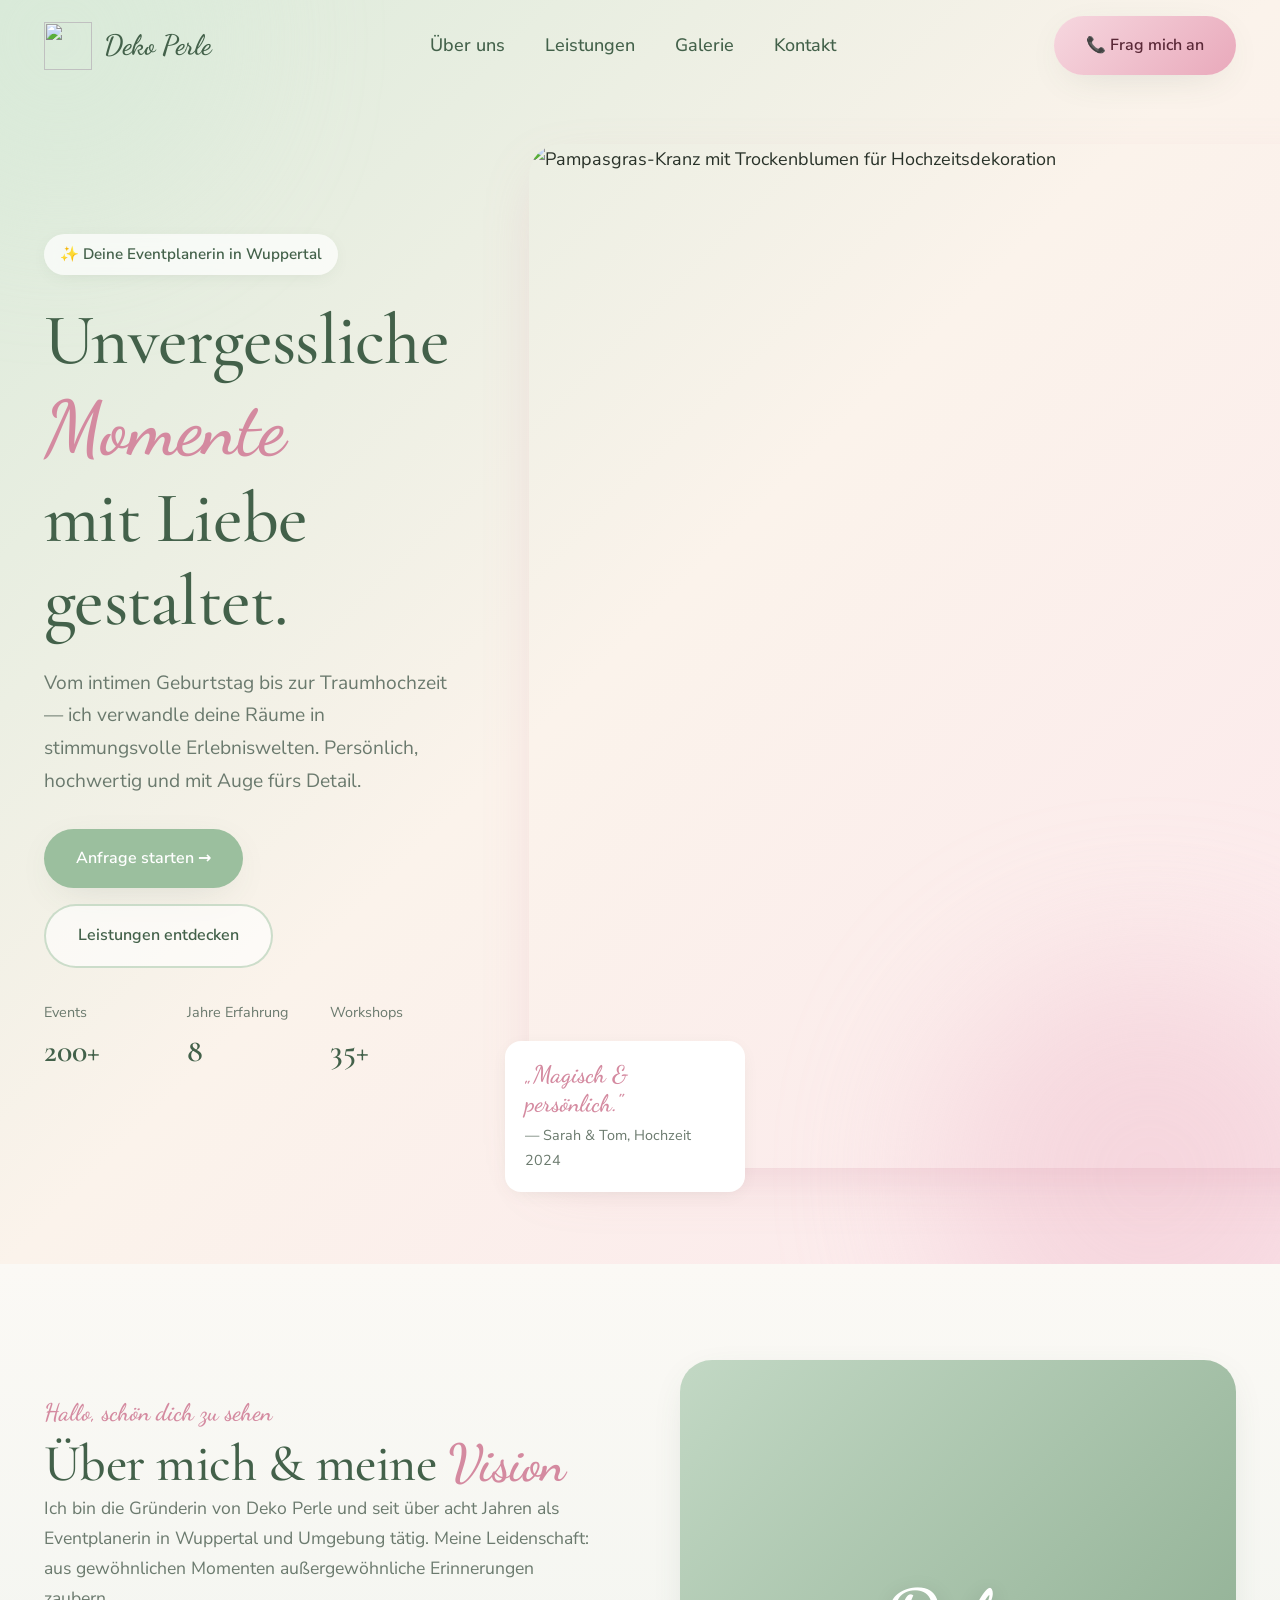
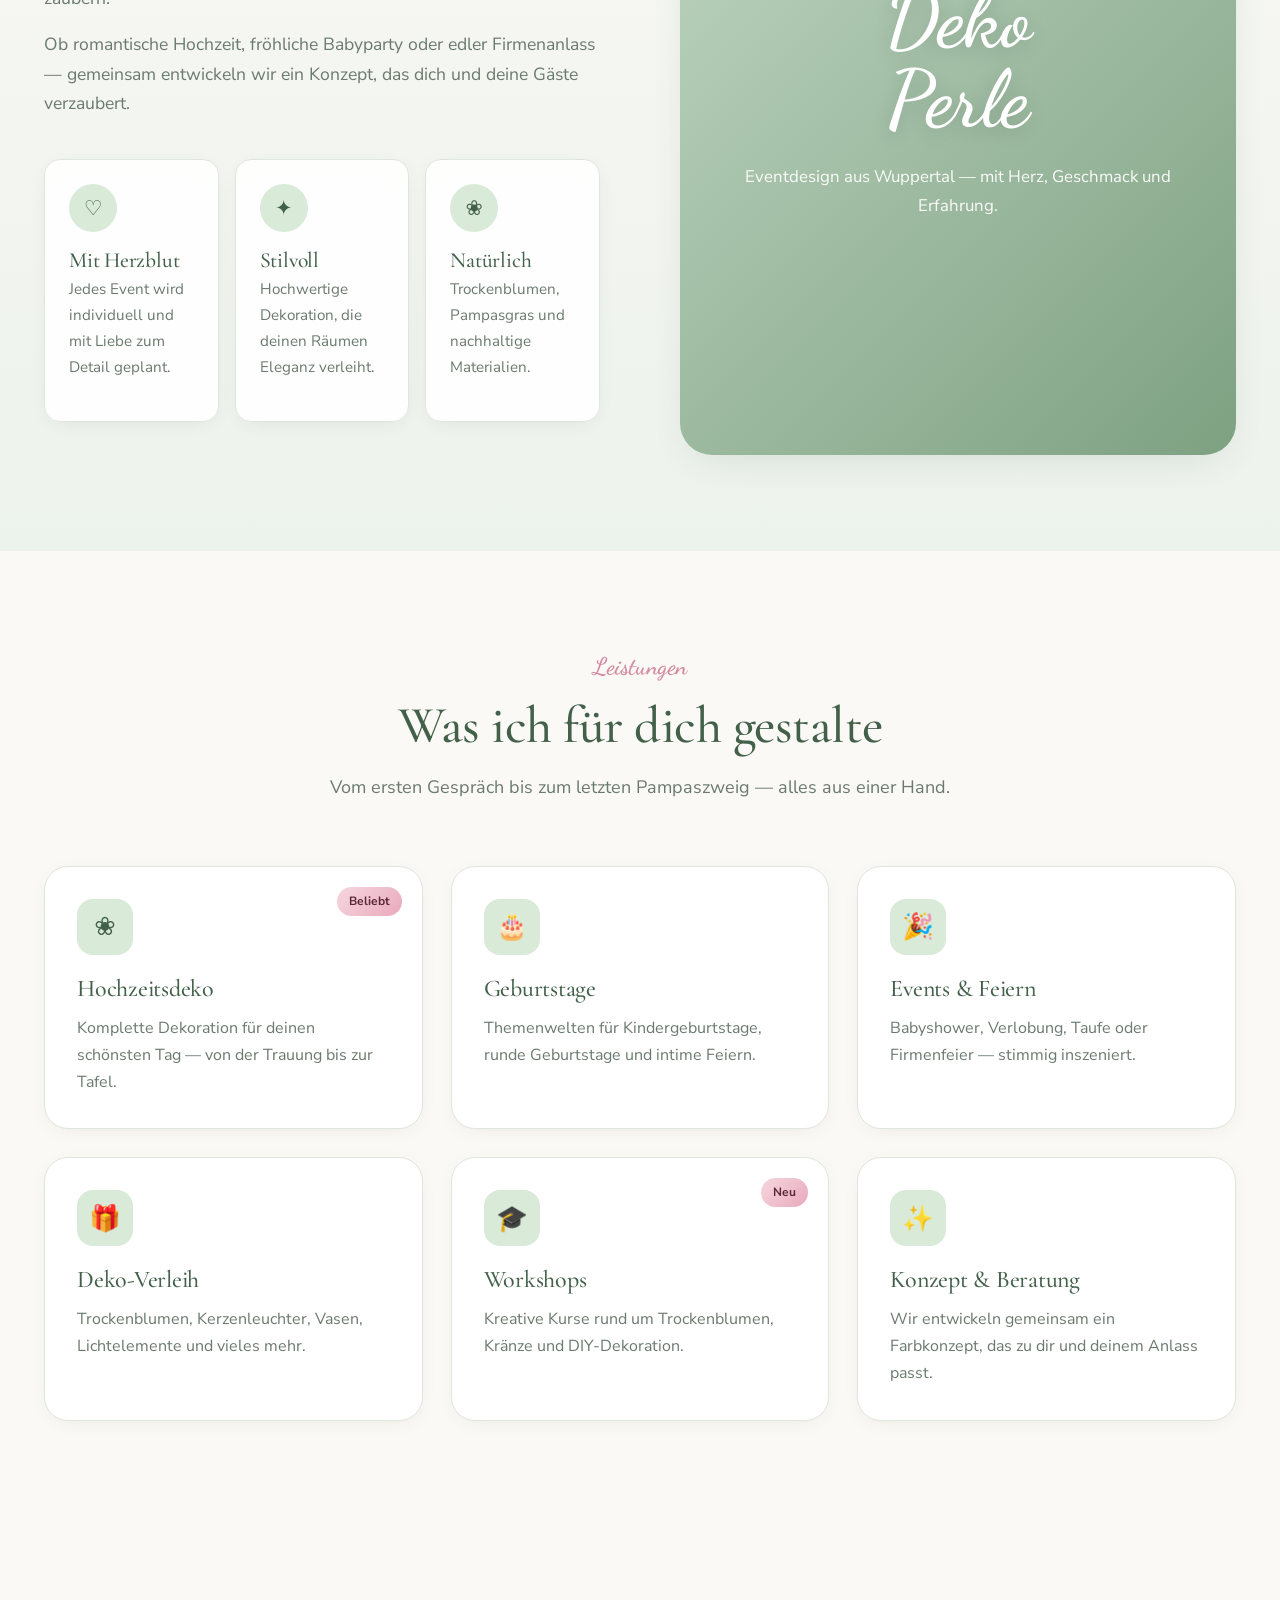
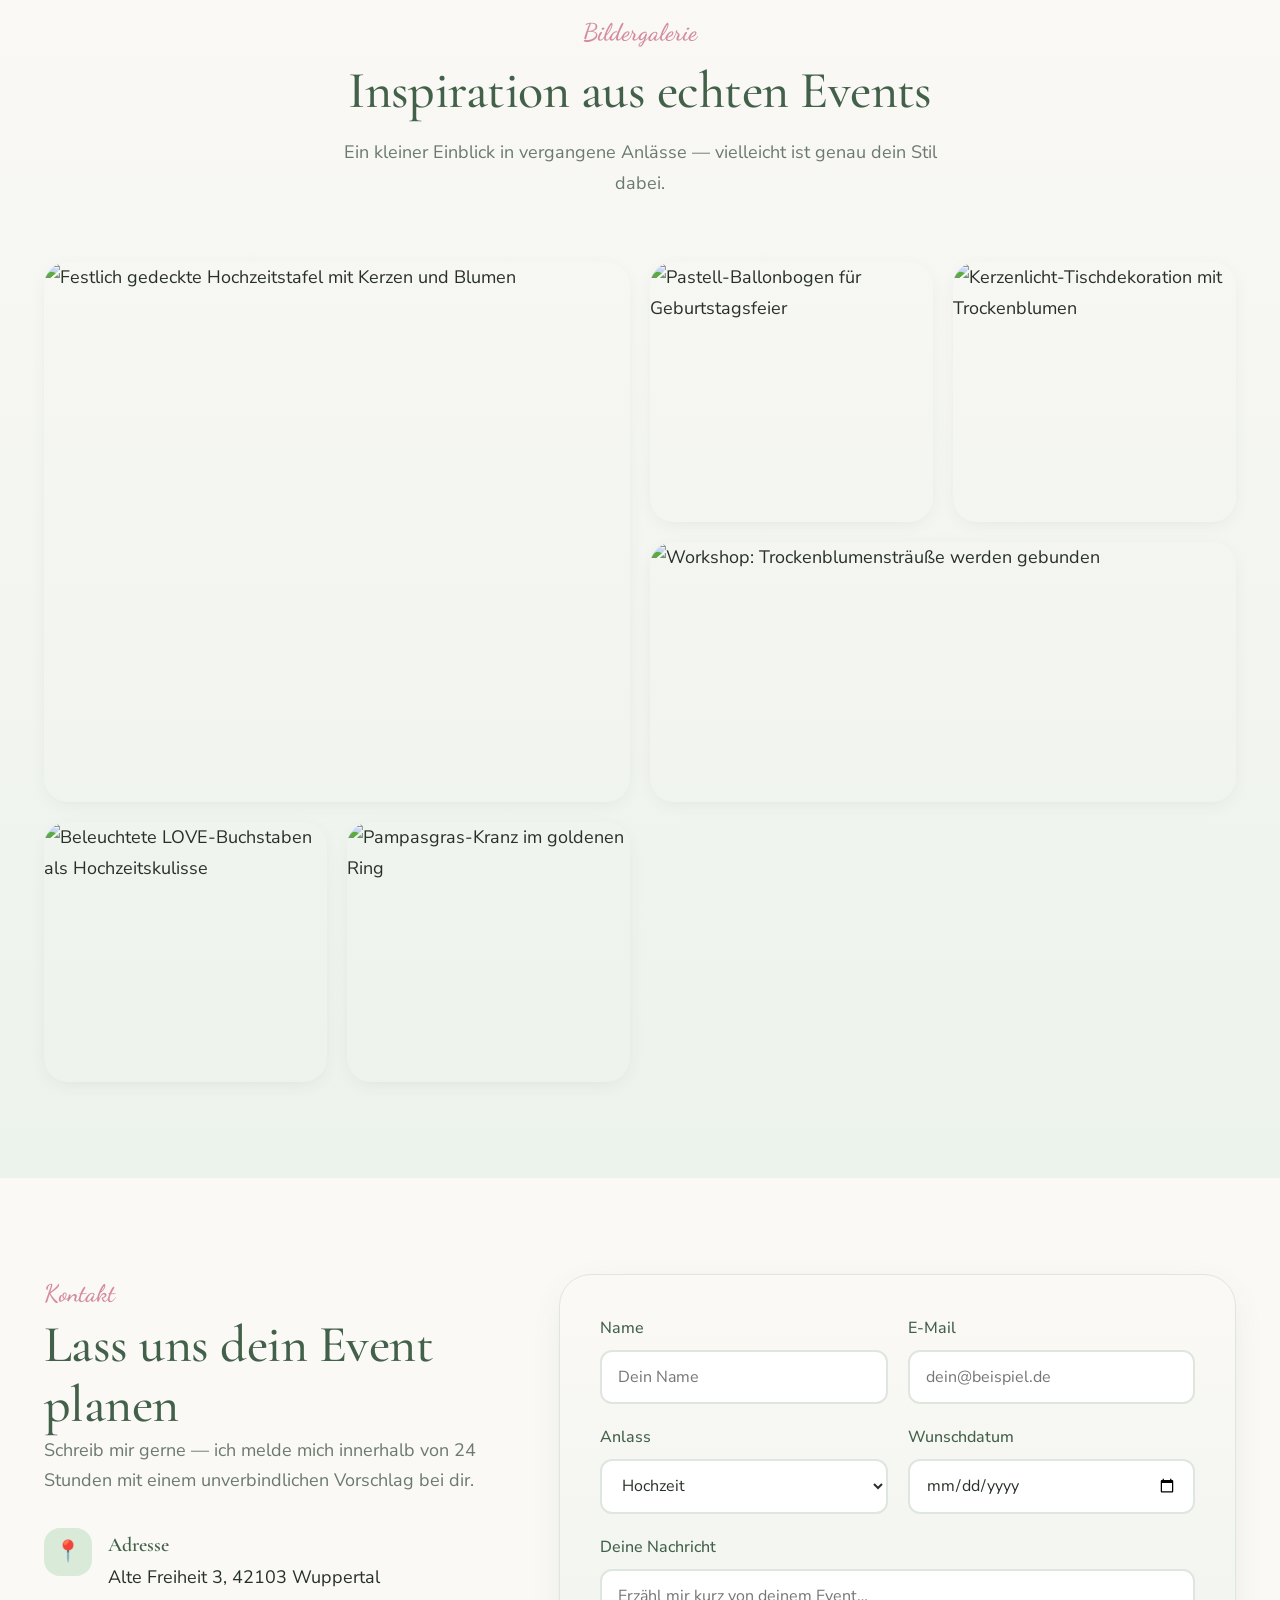
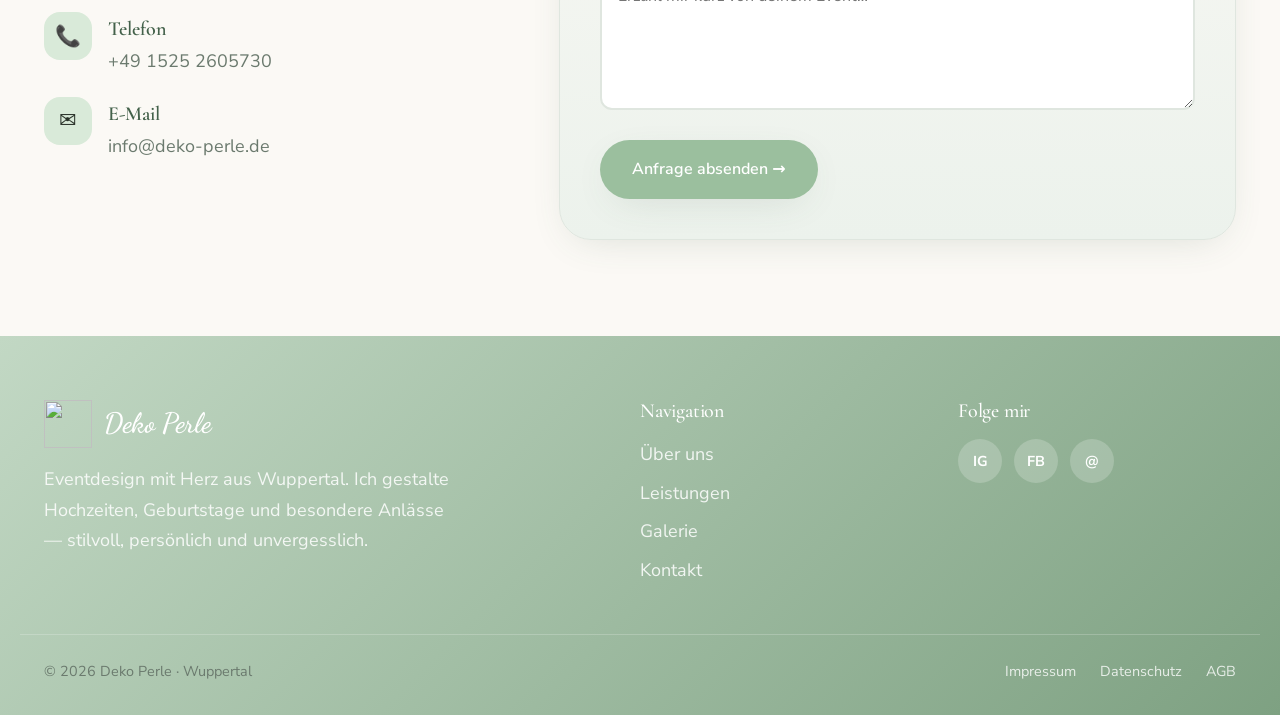
==== index.html @ 37b93fdd "Add files via upload" ====
<!DOCTYPE html>
<html lang="de">
<head>
  <meta charset="UTF-8" />
  <meta name="viewport" content="width=device-width, initial-scale=1.0" />
  <title>Deko Perle · Eventdekoration & Verleih in Wuppertal</title>
  <meta name="description" content="Deko Perle gestaltet Hochzeiten, Geburtstage und besondere Anlässe in Wuppertal — stilvoll, persönlich und mit Trockenblumen-Liebe." />
  <link rel="icon" href="assets/logo-perle.png" />
  <link rel="preconnect" href="https://fonts.googleapis.com" />
  <link rel="preconnect" href="https://fonts.gstatic.com" crossorigin />
  <link href="https://fonts.googleapis.com/css2?family=Cormorant+Garamond:wght@400;500;600;700&family=Dancing+Script:wght@500;600;700&family=Nunito+Sans:wght@300;400;500;600;700&display=swap" rel="stylesheet" />
  <link rel="stylesheet" href="styles.css" />
</head>
<body>

  <!-- ========== NAVBAR ========== -->
  <header class="navbar" id="navbar">
    <nav class="container nav-inner" aria-label="Hauptnavigation">
      <a href="#top" class="brand" aria-label="Deko Perle Startseite">
        <img src="assets/logo-perle.png" alt="" width="48" height="48" />
        <span class="brand-name">Deko Perle</span>
      </a>

      <ul class="nav-links" id="navLinks">
        <li><a href="#ueber-uns">Über uns</a></li>
        <li><a href="#leistungen">Leistungen</a></li>
        <li><a href="#galerie">Galerie</a></li>
        <li><a href="#kontakt">Kontakt</a></li>
      </ul>

      <a href="#kontakt" class="btn btn-rose nav-cta">📞 Frag mich an</a>

      <button class="nav-toggle" id="navToggle" aria-label="Menü öffnen" aria-expanded="false">
        <span></span><span></span><span></span>
      </button>
    </nav>
  </header>

  <!-- ========== HERO ========== -->
  <section id="top" class="hero">
    <div class="blob blob-1" aria-hidden="true"></div>
    <div class="blob blob-2" aria-hidden="true"></div>

    <div class="container hero-grid">
      <div class="hero-text reveal">
        <span class="chip">✨ Deine Eventplanerin in Wuppertal</span>
        <h1>
          Unvergessliche
          <span class="script accent">Momente</span>
          <span class="block">mit Liebe gestaltet.</span>
        </h1>
        <p class="lead">
          Vom intimen Geburtstag bis zur Traumhochzeit — ich verwandle deine Räume
          in stimmungsvolle Erlebniswelten. Persönlich, hochwertig und mit Auge fürs Detail.
        </p>
        <div class="btn-row">
          <a href="#kontakt" class="btn btn-primary">Anfrage starten →</a>
          <a href="#leistungen" class="btn btn-ghost">Leistungen entdecken</a>
        </div>

        <dl class="stats">
          <div><dt>Events</dt><dd>200+</dd></div>
          <div><dt>Jahre Erfahrung</dt><dd>8</dd></div>
          <div><dt>Workshops</dt><dd>35+</dd></div>
        </dl>
      </div>

      <div class="hero-media reveal">
        <div class="hero-img-wrap">
          <!-- Platzhalter: hier kommt das Originalbild von deko-perle.de hin -->
          <img src="assets/hero-pampas.jpg" alt="Pampasgras-Kranz mit Trockenblumen für Hochzeitsdekoration" width="1536" height="1024" />
        </div>
        <div class="quote-card">
          <p class="script quote">„Magisch & persönlich."</p>
          <p class="quote-author">— Sarah & Tom, Hochzeit 2024</p>
        </div>
        <div class="badge-card">Made with ♡</div>
      </div>
    </div>
  </section>

  <!-- ========== ÜBER UNS ========== -->
  <section id="ueber-uns" class="section soft">
    <div class="container about-grid">
      <div class="reveal">
        <span class="script eyebrow">Hallo, schön dich zu sehen</span>
        <h2>Über mich & meine <em class="script accent">Vision</em></h2>
        <p>
          Ich bin die Gründerin von Deko Perle und seit über acht Jahren als Eventplanerin
          in Wuppertal und Umgebung tätig. Meine Leidenschaft: aus gewöhnlichen Momenten
          außergewöhnliche Erinnerungen zaubern.
        </p>
        <p>
          Ob romantische Hochzeit, fröhliche Babyparty oder edler Firmenanlass — gemeinsam
          entwickeln wir ein Konzept, das dich und deine Gäste verzaubert.
        </p>

        <div class="values">
          <article class="value-card">
            <div class="value-icon">♡</div>
            <h3>Mit Herzblut</h3>
            <p>Jedes Event wird individuell und mit Liebe zum Detail geplant.</p>
          </article>
          <article class="value-card">
            <div class="value-icon">✦</div>
            <h3>Stilvoll</h3>
            <p>Hochwertige Dekoration, die deinen Räumen Eleganz verleiht.</p>
          </article>
          <article class="value-card">
            <div class="value-icon">❀</div>
            <h3>Natürlich</h3>
            <p>Trockenblumen, Pampasgras und nachhaltige Materialien.</p>
          </article>
        </div>
      </div>

      <div class="about-visual reveal" aria-hidden="true">
        <div class="about-card">
          <span class="script huge">Deko</span>
          <span class="script huge">Perle</span>
          <p>Eventdesign aus Wuppertal — mit Herz, Geschmack und Erfahrung.</p>
        </div>
      </div>
    </div>
  </section>

  <!-- ========== LEISTUNGEN ========== -->
  <section id="leistungen" class="section">
    <div class="container">
      <div class="section-head reveal">
        <span class="script eyebrow">Leistungen</span>
        <h2>Was ich für dich gestalte</h2>
        <p>Vom ersten Gespräch bis zum letzten Pampaszweig — alles aus einer Hand.</p>
      </div>

      <div class="services-grid">
        <article class="service-card reveal">
          <span class="tag">Beliebt</span>
          <div class="service-icon">❀</div>
          <h3>Hochzeitsdeko</h3>
          <p>Komplette Dekoration für deinen schönsten Tag — von der Trauung bis zur Tafel.</p>
        </article>
        <article class="service-card reveal">
          <div class="service-icon">🎂</div>
          <h3>Geburtstage</h3>
          <p>Themenwelten für Kindergeburtstage, runde Geburtstage und intime Feiern.</p>
        </article>
        <article class="service-card reveal">
          <div class="service-icon">🎉</div>
          <h3>Events & Feiern</h3>
          <p>Babyshower, Verlobung, Taufe oder Firmenfeier — stimmig inszeniert.</p>
        </article>
        <article class="service-card reveal">
          <div class="service-icon">🎁</div>
          <h3>Deko-Verleih</h3>
          <p>Trockenblumen, Kerzenleuchter, Vasen, Lichtelemente und vieles mehr.</p>
        </article>
        <article class="service-card reveal">
          <span class="tag">Neu</span>
          <div class="service-icon">🎓</div>
          <h3>Workshops</h3>
          <p>Kreative Kurse rund um Trockenblumen, Kränze und DIY-Dekoration.</p>
        </article>
        <article class="service-card reveal">
          <div class="service-icon">✨</div>
          <h3>Konzept & Beratung</h3>
          <p>Wir entwickeln gemeinsam ein Farbkonzept, das zu dir und deinem Anlass passt.</p>
        </article>
      </div>
    </div>
  </section>

  <!-- ========== GALERIE ========== -->
  <section id="galerie" class="section soft">
    <div class="container">
      <div class="section-head reveal">
        <span class="script eyebrow">Bildergalerie</span>
        <h2>Inspiration aus echten Events</h2>
        <p>Ein kleiner Einblick in vergangene Anlässe — vielleicht ist genau dein Stil dabei.</p>
      </div>

      <div class="gallery">
        <!-- Platzhalter: tausche src="..." gegen Originalbilder von deko-perle.de -->
        <figure class="g-item g-large">
          <img src="assets/gallery-table.jpg" alt="Festlich gedeckte Hochzeitstafel mit Kerzen und Blumen" loading="lazy" />
          <figcaption>Hochzeitstafel mit Kerzen</figcaption>
        </figure>
        <figure class="g-item">
          <img src="assets/gallery-balloons.jpg" alt="Pastell-Ballonbogen für Geburtstagsfeier" loading="lazy" />
          <figcaption>Ballonbogen Pastell</figcaption>
        </figure>
        <figure class="g-item">
          <img src="assets/gallery-candles.jpg" alt="Kerzenlicht-Tischdekoration mit Trockenblumen" loading="lazy" />
          <figcaption>Kerzenlicht-Romantik</figcaption>
        </figure>
        <figure class="g-item g-wide">
          <img src="assets/gallery-workshop.jpg" alt="Workshop: Trockenblumensträuße werden gebunden" loading="lazy" />
          <figcaption>Trockenblumen-Workshop</figcaption>
        </figure>
        <figure class="g-item">
          <img src="assets/gallery-love.jpg" alt="Beleuchtete LOVE-Buchstaben als Hochzeitskulisse" loading="lazy" />
          <figcaption>LOVE-Letters</figcaption>
        </figure>
        <figure class="g-item">
          <img src="assets/hero-pampas.jpg" alt="Pampasgras-Kranz im goldenen Ring" loading="lazy" />
          <figcaption>Pampas-Kranz</figcaption>
        </figure>
      </div>
    </div>
  </section>

  <!-- ========== KONTAKT ========== -->
  <section id="kontakt" class="section">
    <div class="container contact-grid">
      <div class="reveal">
        <span class="script eyebrow">Kontakt</span>
        <h2>Lass uns dein Event planen</h2>
        <p class="lead">
          Schreib mir gerne — ich melde mich innerhalb von 24 Stunden mit einem
          unverbindlichen Vorschlag bei dir.
        </p>
        <ul class="contact-info">
          <li>
            <span class="ci-icon">📍</span>
            <div><strong>Adresse</strong><br />Alte Freiheit 3, 42103 Wuppertal</div>
          </li>
          <li>
            <span class="ci-icon">📞</span>
            <div><strong>Telefon</strong><br /><a href="tel:+4915252605730">+49 1525 2605730</a></div>
          </li>
          <li>
            <span class="ci-icon">✉️</span>
            <div><strong>E-Mail</strong><br /><a href="mailto:info@deko-perle.de">info@deko-perle.de</a></div>
          </li>
        </ul>
      </div>

      <form class="contact-form reveal" id="contactForm" novalidate>
        <div class="form-row">
          <div class="form-group">
            <label for="name">Name</label>
            <input id="name" name="name" type="text" required placeholder="Dein Name" />
          </div>
          <div class="form-group">
            <label for="email">E-Mail</label>
            <input id="email" name="email" type="email" required placeholder="dein@beispiel.de" />
          </div>
        </div>
        <div class="form-row">
          <div class="form-group">
            <label for="event">Anlass</label>
            <select id="event" name="event">
              <option>Hochzeit</option>
              <option>Geburtstag</option>
              <option>Babyshower</option>
              <option>Firmenfeier</option>
              <option>Workshop</option>
              <option>Sonstiges</option>
            </select>
          </div>
          <div class="form-group">
            <label for="date">Wunschdatum</label>
            <input id="date" name="date" type="date" />
          </div>
        </div>
        <div class="form-group">
          <label for="message">Deine Nachricht</label>
          <textarea id="message" name="message" rows="5" required placeholder="Erzähl mir kurz von deinem Event…"></textarea>
        </div>
        <button type="submit" class="btn btn-primary" id="submitBtn">Anfrage absenden →</button>
        <p class="form-success" id="formSuccess" hidden>✓ Vielen Dank! Deine Nachricht ist unterwegs.</p>
      </form>
    </div>
  </section>

  <!-- ========== FOOTER ========== -->
  <footer class="footer">
    <div class="container footer-grid">
      <div class="footer-brand">
        <div class="brand">
          <img src="assets/logo-perle.png" alt="" width="48" height="48" />
          <span class="brand-name light">Deko Perle</span>
        </div>
        <p>Eventdesign mit Herz aus Wuppertal. Ich gestalte Hochzeiten, Geburtstage und besondere Anlässe — stilvoll, persönlich und unvergesslich.</p>
      </div>
      <div>
        <h3>Navigation</h3>
        <ul class="footer-links">
          <li><a href="#ueber-uns">Über uns</a></li>
          <li><a href="#leistungen">Leistungen</a></li>
          <li><a href="#galerie">Galerie</a></li>
          <li><a href="#kontakt">Kontakt</a></li>
        </ul>
      </div>
      <div>
        <h3>Folge mir</h3>
        <div class="socials">
          <a href="#" aria-label="Instagram">IG</a>
          <a href="#" aria-label="Facebook">FB</a>
          <a href="mailto:info@deko-perle.de" aria-label="E-Mail">@</a>
        </div>
      </div>
    </div>
    <div class="container footer-bottom">
      <p>© <span id="year"></span> Deko Perle · Wuppertal</p>
      <ul>
        <li><a href="#">Impressum</a></li>
        <li><a href="#">Datenschutz</a></li>
        <li><a href="#">AGB</a></li>
      </ul>
    </div>
  </footer>

  <script src="script.js"></script>
</body>
</html>
---- styles.css ----
/* ===========================================
   DEKO PERLE — Design System
   Palette: Sage green · Blush rose · Pearl cream · Gold
   =========================================== */

:root {
  --bg: #fbf9f5;
  --fg: #283128;
  --muted: #6b7a6e;
  --border: #dfe6df;

  --sage: #9bbf9e;
  --sage-soft: #d9ead9;
  --sage-deep: #43614a;

  --rose: #f1c8d3;
  --rose-deep: #d48aa0;
  --rose-soft: #fce7ec;

  --gold: #d6b07a;
  --card: #ffffff;

  --grad-hero: linear-gradient(135deg, #d9ead9 0%, #fbf3eb 50%, #fce7ec 100%);
  --grad-soft: linear-gradient(180deg, #fbf9f5 0%, #ecf2ec 100%);
  --grad-rose: linear-gradient(135deg, #f6d7df, #e9a9bb);
  --grad-sage: linear-gradient(135deg, #c2d8c4, #7ea182);

  --shadow-card: 0 4px 20px -8px rgba(67, 97, 74, .15);
  --shadow-soft: 0 10px 40px -15px rgba(67, 97, 74, .2);
  --shadow-glow: 0 20px 60px -20px rgba(212, 138, 160, .35);

  --radius: 16px;
  --radius-lg: 32px;
  --transition: all .35s cubic-bezier(.4, 0, .2, 1);
}

/* ===== Reset & Base ===== */
*, *::before, *::after { box-sizing: border-box; }
* { margin: 0; padding: 0; }

html { scroll-behavior: smooth; }

body {
  font-family: 'Nunito Sans', system-ui, -apple-system, sans-serif;
  font-size: 18px;
  line-height: 1.7;
  color: var(--fg);
  background: var(--bg);
  -webkit-font-smoothing: antialiased;
}

img { max-width: 100%; display: block; height: auto; }

h1, h2, h3, h4 {
  font-family: 'Cormorant Garamond', Georgia, serif;
  color: var(--sage-deep);
  line-height: 1.15;
  font-weight: 500;
  letter-spacing: -0.01em;
}

h1 { font-size: clamp(2.5rem, 5vw + 1rem, 4.5rem); }
h2 { font-size: clamp(2rem, 3vw + 1rem, 3.25rem); }
h3 { font-size: 1.5rem; }

p { color: var(--muted); }

a { color: var(--sage-deep); text-decoration: none; transition: var(--transition); }
a:hover { color: var(--rose-deep); }

button { font: inherit; cursor: pointer; border: none; background: none; }

:focus-visible {
  outline: 3px solid var(--rose-deep);
  outline-offset: 3px;
  border-radius: 8px;
}

/* ===== Layout ===== */
.container {
  width: 100%;
  max-width: 1240px;
  margin: 0 auto;
  padding: 0 1.5rem;
}

.section { padding: 6rem 0; }
.section.soft { background: var(--grad-soft); }

.section-head {
  max-width: 640px;
  margin: 0 auto 4rem;
  text-align: center;
}
.section-head h2 { margin: .5rem 0 1rem; }

.script { font-family: 'Dancing Script', cursive; font-weight: 600; }
.eyebrow { color: var(--rose-deep); font-size: 1.5rem; }
.accent { color: var(--rose-deep); font-style: normal; }
.block { display: block; }

/* ===== Buttons ===== */
.btn {
  display: inline-flex;
  align-items: center;
  gap: .5rem;
  padding: 1rem 2rem;
  border-radius: 999px;
  font-weight: 600;
  font-size: 1rem;
  transition: var(--transition);
  white-space: nowrap;
}
.btn-primary {
  background: var(--sage);
  color: #fff;
  box-shadow: var(--shadow-soft);
}
.btn-primary:hover {
  background: var(--sage-deep);
  color: #fff;
  transform: translateY(-2px);
  box-shadow: var(--shadow-glow);
}
.btn-rose {
  background: var(--grad-rose);
  color: #5a2837;
  box-shadow: var(--shadow-soft);
}
.btn-rose:hover { transform: translateY(-2px); box-shadow: var(--shadow-glow); color: #5a2837; }
.btn-ghost {
  background: rgba(255,255,255,.6);
  color: var(--sage-deep);
  border: 2px solid rgba(155, 191, 158, .5);
}
.btn-ghost:hover { background: var(--sage-soft); color: var(--sage-deep); }

/* ===== Navbar ===== */
.navbar {
  position: fixed;
  inset: 0 0 auto 0;
  z-index: 50;
  transition: var(--transition);
}
.navbar.scrolled {
  background: rgba(251, 249, 245, .9);
  backdrop-filter: blur(12px);
  box-shadow: var(--shadow-card);
}
.nav-inner {
  display: flex;
  align-items: center;
  justify-content: space-between;
  padding: 1rem 1.5rem;
  gap: 1rem;
}
.brand { display: flex; align-items: center; gap: .75rem; }
.brand img { height: 48px; width: 48px; object-fit: contain; }
.brand-name {
  font-family: 'Dancing Script', cursive;
  font-size: 1.75rem;
  color: var(--sage-deep);
  font-weight: 600;
}
.brand-name.light { color: #fff; }

.nav-links { display: flex; list-style: none; gap: 2.5rem; }
.nav-links a {
  font-weight: 500;
  color: var(--sage-deep);
  position: relative;
  padding: .25rem 0;
}
.nav-links a::after {
  content: '';
  position: absolute;
  left: 0; bottom: -4px;
  height: 2px; width: 0;
  background: var(--sage);
  transition: var(--transition);
}
.nav-links a:hover::after { width: 100%; }

.nav-toggle {
  display: none;
  flex-direction: column;
  gap: 5px;
  padding: .75rem;
  border-radius: 999px;
  background: var(--sage-soft);
}
.nav-toggle span {
  display: block;
  width: 22px;
  height: 2px;
  background: var(--sage-deep);
  border-radius: 2px;
  transition: var(--transition);
}
.nav-toggle.open span:nth-child(1) { transform: translateY(7px) rotate(45deg); }
.nav-toggle.open span:nth-child(2) { opacity: 0; }
.nav-toggle.open span:nth-child(3) { transform: translateY(-7px) rotate(-45deg); }

/* ===== Hero ===== */
.hero {
  position: relative;
  overflow: hidden;
  background: var(--grad-hero);
  padding: 9rem 0 6rem;
}
.blob {
  position: absolute;
  border-radius: 50%;
  filter: blur(80px);
  opacity: .55;
  pointer-events: none;
}
.blob-1 { top: -120px; left: -100px; width: 320px; height: 320px; background: var(--sage-soft); }
.blob-2 { bottom: -120px; right: -80px; width: 420px; height: 420px; background: var(--rose); }

.hero-grid {
  position: relative;
  display: grid;
  grid-template-columns: 1fr;
  gap: 3rem;
  align-items: center;
}
@media (min-width: 1024px) {
  .hero-grid { grid-template-columns: 1fr 1fr; gap: 5rem; }
}

.chip {
  display: inline-flex;
  align-items: center;
  gap: .5rem;
  padding: .5rem 1rem;
  border-radius: 999px;
  background: rgba(255,255,255,.7);
  backdrop-filter: blur(8px);
  font-size: .95rem;
  font-weight: 600;
  color: var(--sage-deep);
  box-shadow: var(--shadow-card);
}

.hero-text h1 { margin: 1.5rem 0; }
.hero-text h1 .script { display: block; color: var(--rose-deep); margin: .25rem 0; font-size: 1.05em; }
.hero-text .lead { font-size: 1.2rem; max-width: 540px; }

.btn-row { display: flex; flex-wrap: wrap; gap: 1rem; margin: 2rem 0; }

.stats {
  display: grid;
  grid-template-columns: repeat(3, minmax(0,1fr));
  gap: 1.5rem;
  margin-top: 2rem;
  max-width: 420px;
}
.stats dt { font-size: .9rem; color: var(--muted); }
.stats dd { font-family: 'Cormorant Garamond', serif; font-size: 2rem; color: var(--sage-deep); font-weight: 600; }

.hero-media { position: relative; }
.hero-img-wrap {
  border-radius: var(--radius-lg);
  overflow: hidden;
  box-shadow: var(--shadow-glow);
  animation: float 6s ease-in-out infinite;
}
@keyframes float {
  0%, 100% { transform: translateY(0); }
  50% { transform: translateY(-12px); }
}
.quote-card {
  position: absolute;
  bottom: -24px;
  left: -24px;
  background: #fff;
  padding: 1.25rem;
  border-radius: var(--radius);
  box-shadow: var(--shadow-card);
  max-width: 240px;
}
.quote { font-size: 1.5rem; color: var(--rose-deep); line-height: 1.2; }
.quote-author { font-size: .9rem; color: var(--muted); margin-top: .25rem; }

.badge-card {
  position: absolute;
  top: -20px;
  right: -20px;
  background: var(--grad-rose);
  padding: .75rem 1.25rem;
  border-radius: 999px;
  font-family: 'Cormorant Garamond', serif;
  font-size: 1.1rem;
  color: #5a2837;
  box-shadow: var(--shadow-soft);
}

/* ===== About ===== */
.about-grid {
  display: grid;
  grid-template-columns: 1fr;
  gap: 4rem;
  align-items: center;
}
@media (min-width: 1024px) {
  .about-grid { grid-template-columns: 1fr 1fr; gap: 5rem; }
}

.about-grid p { margin-bottom: 1rem; font-size: 1.1rem; }

.values {
  display: grid;
  gap: 1rem;
  grid-template-columns: 1fr;
  margin-top: 2.5rem;
}
@media (min-width: 640px) { .values { grid-template-columns: repeat(3, 1fr); } }

.value-card {
  background: rgba(255,255,255,.85);
  backdrop-filter: blur(8px);
  padding: 1.5rem;
  border-radius: var(--radius);
  border: 1px solid var(--border);
  box-shadow: var(--shadow-card);
}
.value-icon {
  display: inline-flex;
  align-items: center;
  justify-content: center;
  width: 48px; height: 48px;
  border-radius: 50%;
  background: var(--sage-soft);
  color: var(--sage-deep);
  font-size: 1.3rem;
  margin-bottom: 1rem;
}
.value-card h3 { font-family: 'Cormorant Garamond', serif; font-size: 1.35rem; margin-bottom: .25rem; }
.value-card p { font-size: .95rem; color: var(--muted); }

.about-visual {
  aspect-ratio: 4/5;
  border-radius: var(--radius-lg);
  background: var(--grad-sage);
  box-shadow: var(--shadow-soft);
  display: flex;
  align-items: center;
  justify-content: center;
  position: relative;
  overflow: hidden;
}
.about-card { text-align: center; padding: 2rem; color: #fff; }
.about-card .huge {
  display: block;
  font-size: clamp(3rem, 8vw, 5rem);
  line-height: 1;
  text-shadow: 0 4px 20px rgba(0,0,0,.15);
}
.about-card p { color: rgba(255,255,255,.95); margin-top: 1.5rem; font-size: 1.05rem; }

/* ===== Services ===== */
.services-grid {
  display: grid;
  gap: 1.75rem;
  grid-template-columns: 1fr;
}
@media (min-width: 640px) { .services-grid { grid-template-columns: repeat(2, 1fr); } }
@media (min-width: 1024px) { .services-grid { grid-template-columns: repeat(3, 1fr); } }

.service-card {
  position: relative;
  background: var(--card);
  padding: 2rem;
  border-radius: 24px;
  border: 1px solid var(--border);
  box-shadow: var(--shadow-card);
  transition: var(--transition);
}
.service-card:hover {
  transform: translateY(-6px);
  box-shadow: var(--shadow-glow);
}
.service-card h3 { margin-bottom: .75rem; }
.service-card p { font-size: 1rem; }

.service-icon {
  display: inline-flex;
  align-items: center;
  justify-content: center;
  width: 56px; height: 56px;
  border-radius: 16px;
  background: var(--sage-soft);
  color: var(--sage-deep);
  font-size: 1.6rem;
  margin-bottom: 1.25rem;
  transition: var(--transition);
}
.service-card:hover .service-icon {
  background: var(--grad-sage);
  color: #fff;
}
.tag {
  position: absolute;
  top: 1.25rem;
  right: 1.25rem;
  background: var(--grad-rose);
  color: #5a2837;
  font-size: .75rem;
  font-weight: 700;
  padding: .25rem .75rem;
  border-radius: 999px;
}

/* ===== Gallery ===== */
.gallery {
  display: grid;
  grid-template-columns: 1fr;
  gap: 1rem;
  grid-auto-rows: 240px;
}
@media (min-width: 768px) {
  .gallery {
    grid-template-columns: repeat(4, 1fr);
    gap: 1.25rem;
    grid-auto-rows: 260px;
  }
  .g-large { grid-column: span 2; grid-row: span 2; }
  .g-wide  { grid-column: span 2; }
}

.g-item {
  position: relative;
  overflow: hidden;
  border-radius: 24px;
  box-shadow: var(--shadow-card);
  cursor: zoom-in;
}
.g-item img {
  width: 100%; height: 100%;
  object-fit: cover;
  transition: transform .6s ease;
}
.g-item:hover img { transform: scale(1.08); }
.g-item figcaption {
  position: absolute;
  inset: auto 0 0 0;
  padding: 1rem;
  background: linear-gradient(to top, rgba(40,49,40,.75), transparent);
  color: #fff;
  font-size: .95rem;
  font-weight: 500;
  opacity: 0;
  transform: translateY(10px);
  transition: var(--transition);
}
.g-item:hover figcaption,
.g-item:focus-within figcaption { opacity: 1; transform: translateY(0); }

/* ===== Contact ===== */
.contact-grid {
  display: grid;
  grid-template-columns: 1fr;
  gap: 3rem;
}
@media (min-width: 1024px) {
  .contact-grid { grid-template-columns: 2fr 3fr; gap: 4rem; }
}

.contact-info {
  list-style: none;
  margin-top: 2rem;
  display: grid;
  gap: 1.25rem;
}
.contact-info li {
  display: flex;
  gap: 1rem;
  align-items: flex-start;
}
.ci-icon {
  flex-shrink: 0;
  display: inline-flex;
  align-items: center;
  justify-content: center;
  width: 48px; height: 48px;
  border-radius: 16px;
  background: var(--sage-soft);
  font-size: 1.3rem;
}
.contact-info strong {
  font-family: 'Cormorant Garamond', serif;
  font-size: 1.25rem;
  color: var(--sage-deep);
  font-weight: 600;
}
.contact-info a { color: var(--muted); }
.contact-info a:hover { color: var(--sage-deep); }

.contact-form {
  background: var(--grad-soft);
  padding: 2.5rem;
  border-radius: var(--radius-lg);
  border: 1px solid var(--border);
  box-shadow: var(--shadow-soft);
  display: grid;
  gap: 1.25rem;
}
.form-row {
  display: grid;
  grid-template-columns: 1fr;
  gap: 1.25rem;
}
@media (min-width: 640px) { .form-row { grid-template-columns: 1fr 1fr; } }

.form-group label {
  display: block;
  font-weight: 500;
  color: var(--sage-deep);
  margin-bottom: .5rem;
  font-size: 1rem;
}
.form-group input,
.form-group select,
.form-group textarea {
  width: 100%;
  padding: .85rem 1rem;
  font-size: 1rem;
  font-family: inherit;
  border: 2px solid var(--border);
  border-radius: 12px;
  background: #fff;
  color: var(--fg);
  transition: var(--transition);
}
.form-group input:focus,
.form-group select:focus,
.form-group textarea:focus {
  border-color: var(--sage);
  outline: none;
}
.form-group textarea { resize: vertical; min-height: 120px; }

#submitBtn { justify-self: start; }
.form-success {
  color: var(--sage-deep);
  font-weight: 600;
  background: var(--sage-soft);
  padding: .75rem 1rem;
  border-radius: 12px;
}

/* ===== Footer ===== */
.footer {
  background: var(--grad-sage);
  color: #fff;
  padding: 4rem 0 2rem;
}
.footer h3 {
  color: #fff;
  font-size: 1.25rem;
  margin-bottom: 1rem;
}
.footer-grid {
  display: grid;
  gap: 2.5rem;
  grid-template-columns: 1fr;
}
@media (min-width: 768px) {
  .footer-grid { grid-template-columns: 2fr 1fr 1fr; }
}
.footer-brand p {
  color: rgba(255,255,255,.85);
  margin-top: 1rem;
  max-width: 420px;
}
.footer-links { list-style: none; display: grid; gap: .5rem; }
.footer-links a { color: rgba(255,255,255,.85); }
.footer-links a:hover { color: #fff; }

.socials { display: flex; gap: .75rem; }
.socials a {
  display: inline-flex;
  align-items: center;
  justify-content: center;
  width: 44px; height: 44px;
  border-radius: 50%;
  background: rgba(255,255,255,.2);
  color: #fff;
  font-weight: 700;
  font-size: .9rem;
}
.socials a:hover { background: rgba(255,255,255,.35); }

.footer-bottom {
  margin-top: 3rem;
  padding-top: 1.5rem;
  border-top: 1px solid rgba(255,255,255,.2);
  display: flex;
  flex-direction: column;
  gap: .75rem;
  align-items: center;
  justify-content: space-between;
  font-size: .9rem;
  color: rgba(255,255,255,.8);
}
@media (min-width: 640px) { .footer-bottom { flex-direction: row; } }
.footer-bottom ul { list-style: none; display: flex; gap: 1.5rem; }
.footer-bottom a { color: rgba(255,255,255,.8); }
.footer-bottom a:hover { color: #fff; }

/* ===== Reveal Animation ===== */
.reveal {
  opacity: 0;
  transform: translateY(24px);
  transition: opacity .8s ease, transform .8s ease;
}
.reveal.visible {
  opacity: 1;
  transform: translateY(0);
}
@media (prefers-reduced-motion: reduce) {
  .reveal { opacity: 1; transform: none; transition: none; }
  .hero-img-wrap { animation: none; }
  html { scroll-behavior: auto; }
}

/* ===== Mobile Nav ===== */
@media (max-width: 900px) {
  .nav-links, .nav-cta { display: none; }
  .nav-toggle { display: flex; }

  .nav-links.open {
    display: flex;
    flex-direction: column;
    position: absolute;
    top: 100%; left: 0; right: 0;
    background: rgba(251, 249, 245, .98);
    backdrop-filter: blur(12px);
    padding: 1.5rem;
    gap: 1rem;
    border-top: 1px solid var(--border);
    box-shadow: var(--shadow-card);
  }
  .nav-links.open a {
    font-size: 1.15rem;
    padding: .5rem 0;
  }
}

@media (max-width: 640px) {
  .section { padding: 4rem 0; }
  .hero { padding: 7rem 0 4rem; }
  .quote-card { left: 0; bottom: -16px; max-width: 200px; }
  .badge-card { right: 0; top: -12px; }
  .contact-form { padding: 1.5rem; }
}
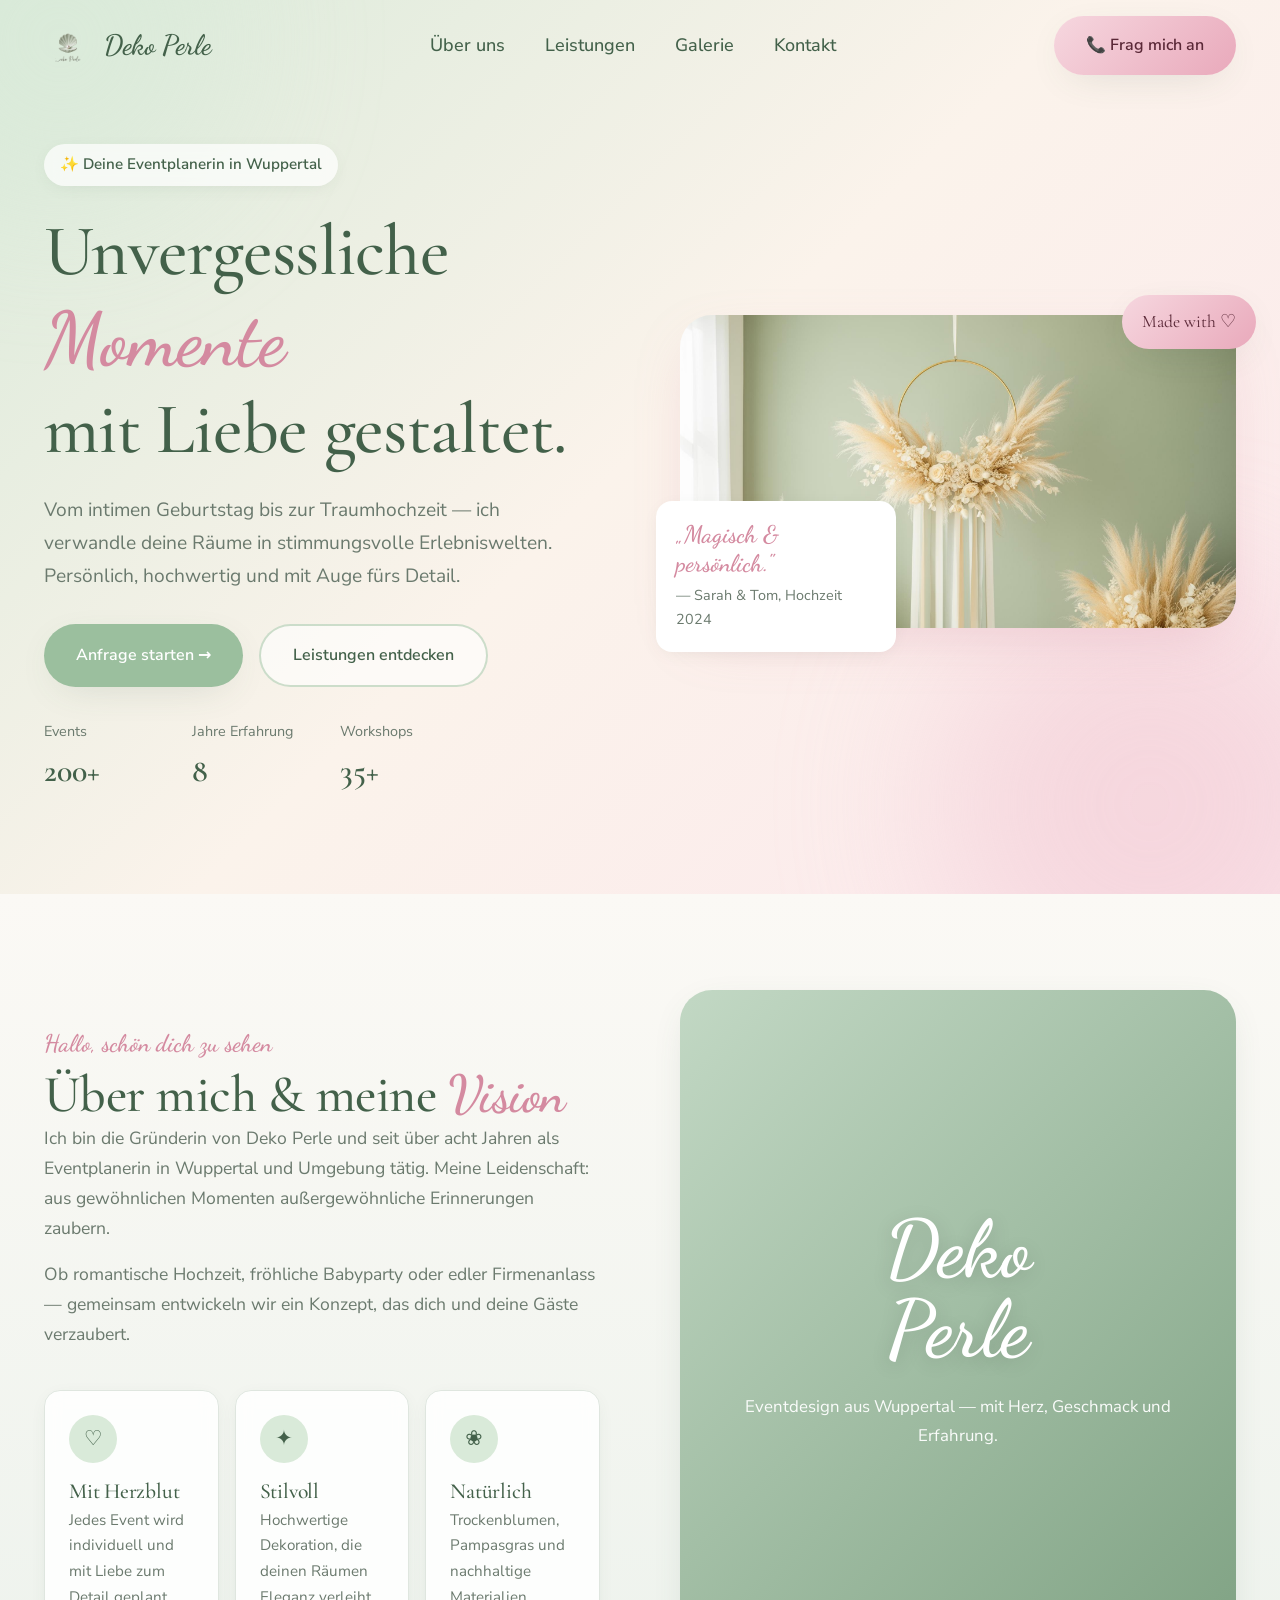
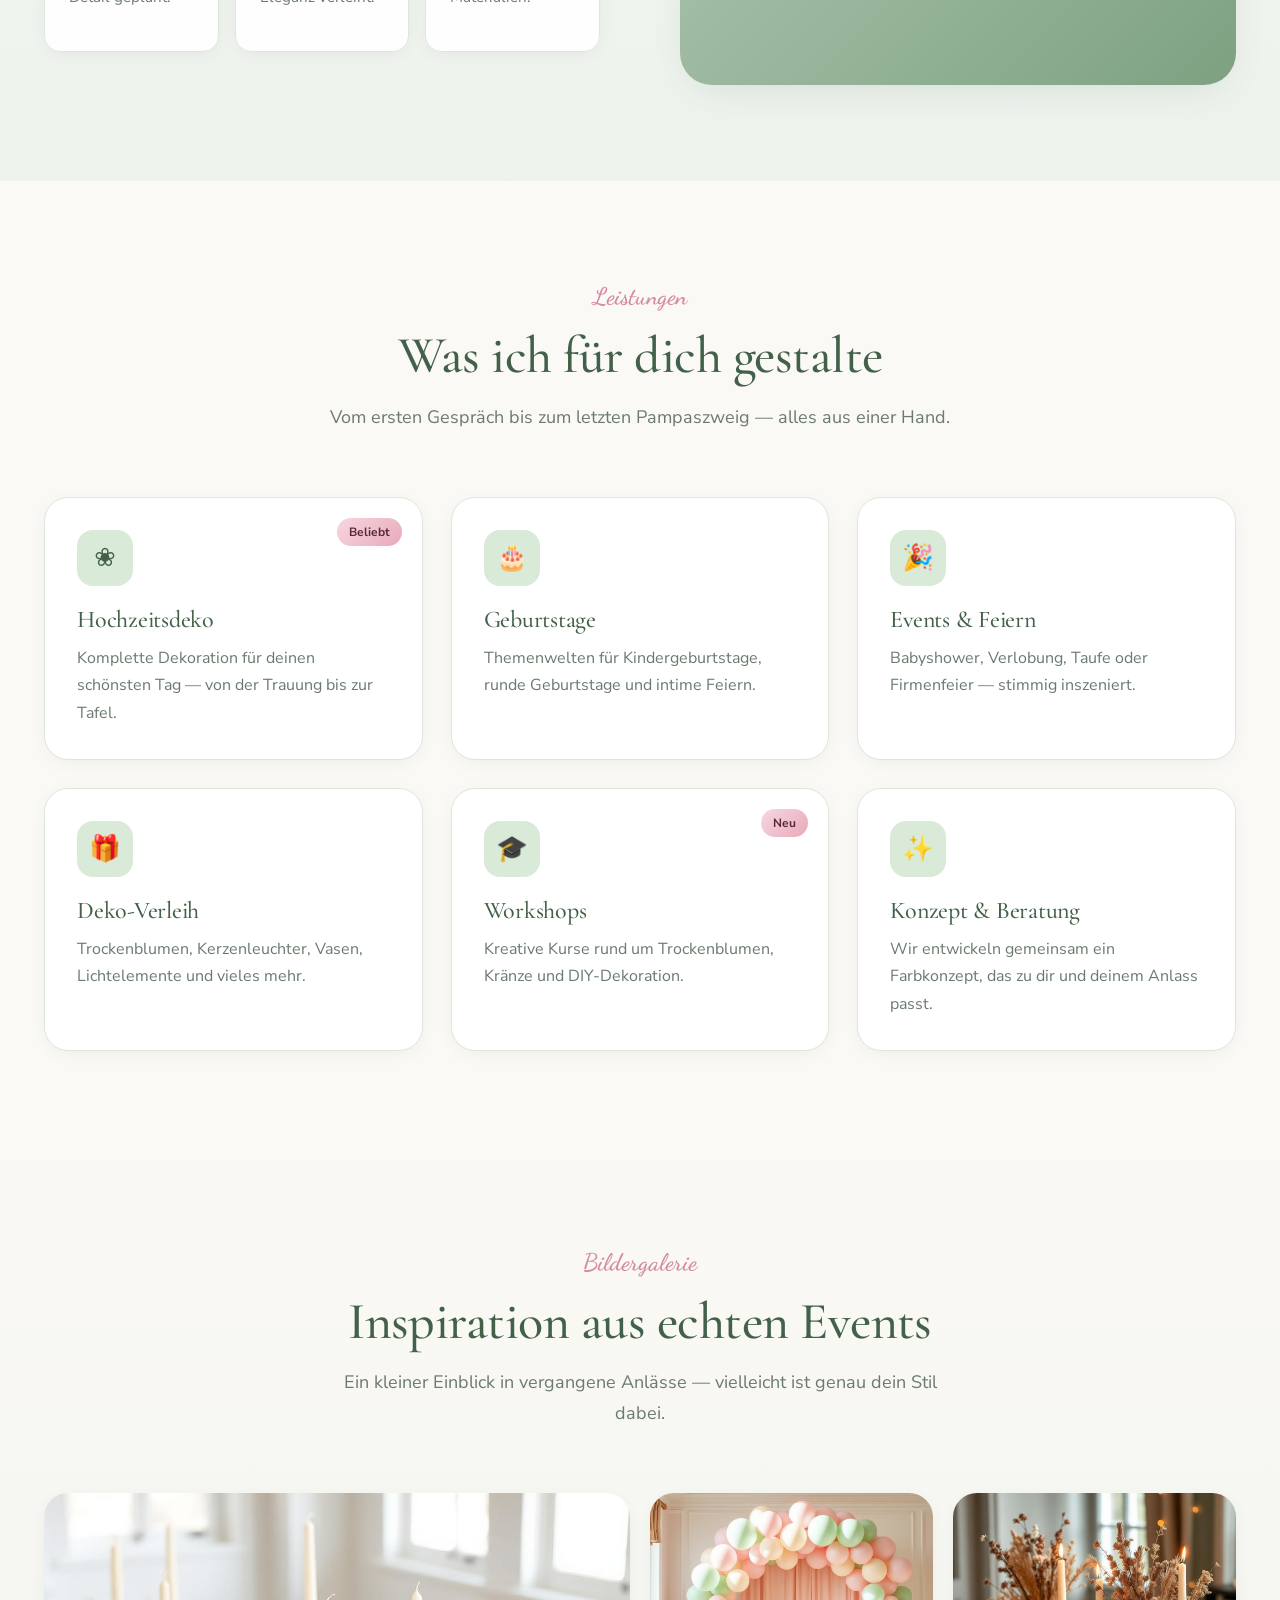
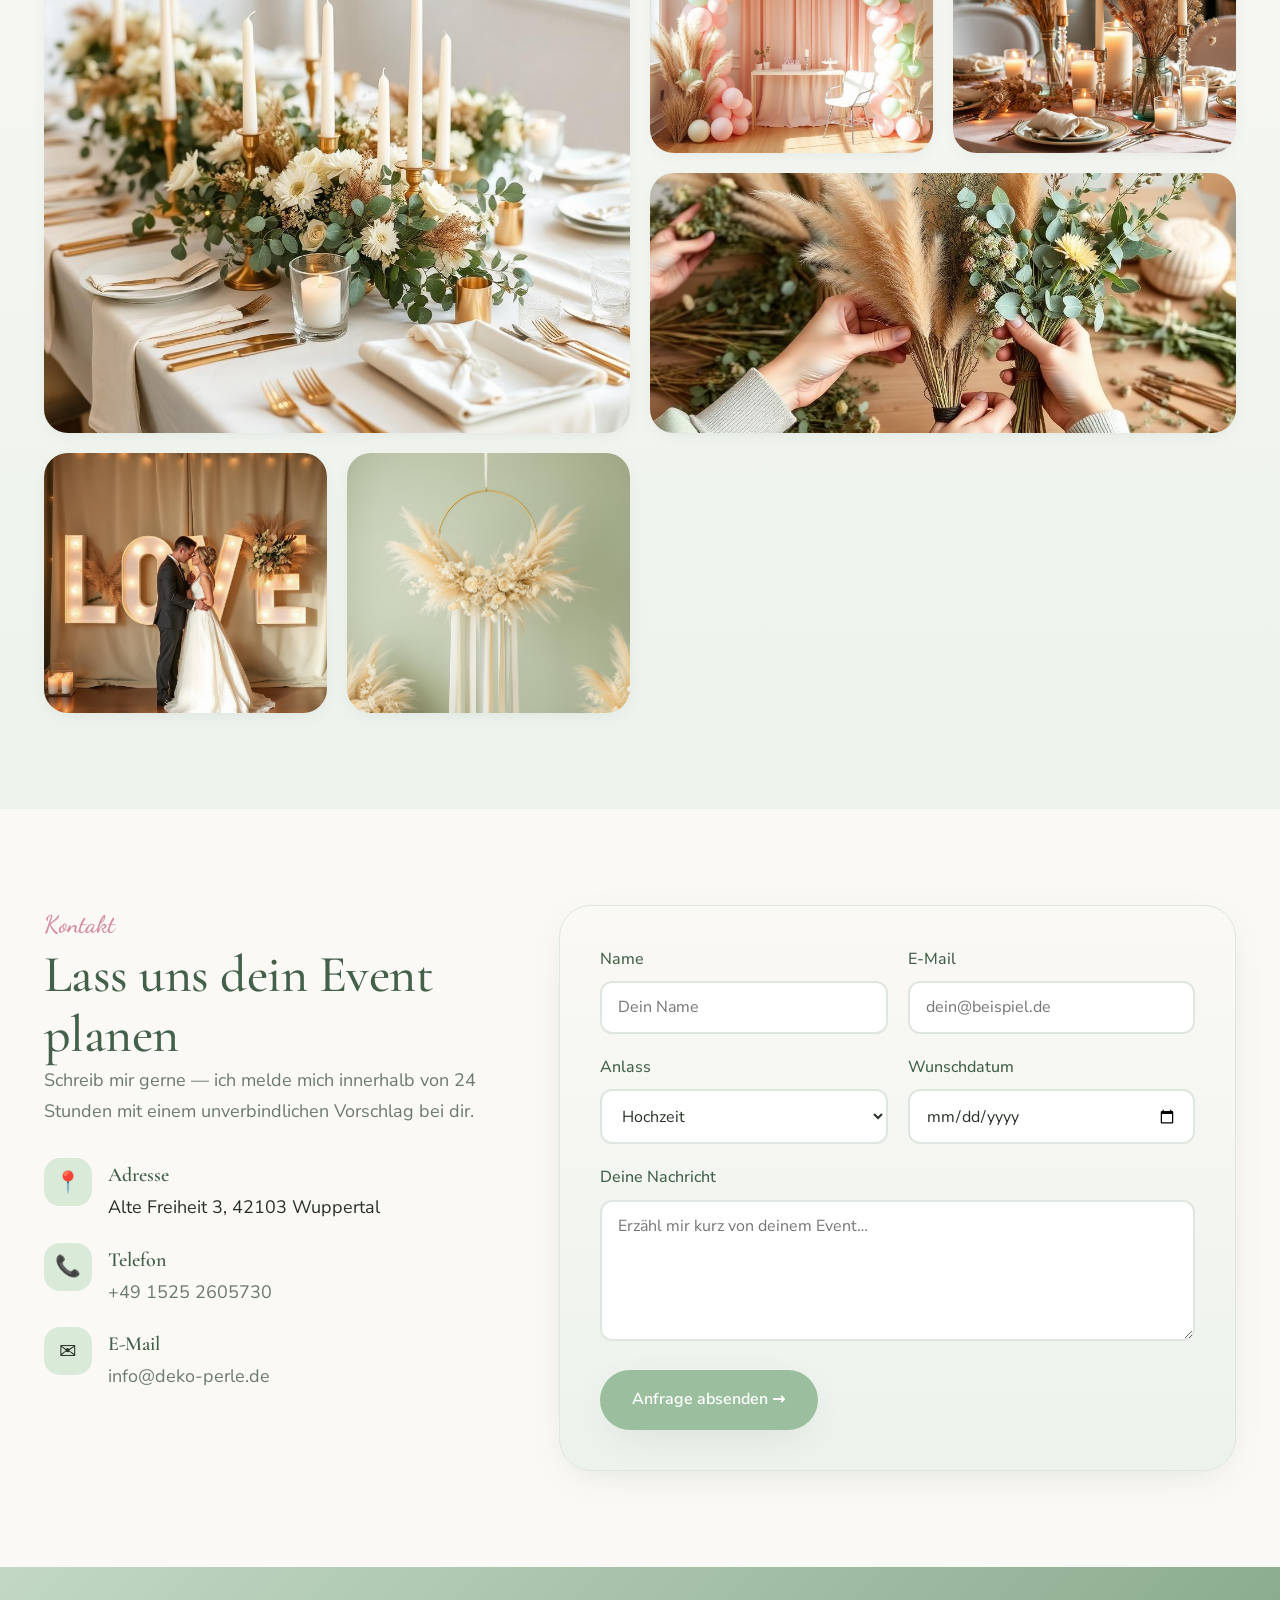
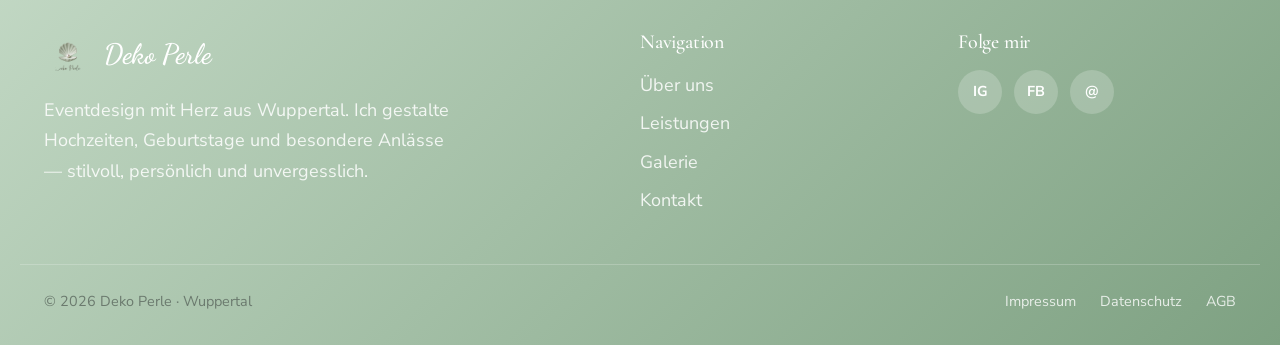
==== commit d145fa8f: "Update contact form action and social links" ====
--- a/index.html
+++ b/index.html
@@ -235,7 +235,7 @@
         </ul>
       </div>
 
-      <form class="contact-form reveal" id="contactForm" novalidate>
+      <form class="contact-form reveal" id="contactForm" action="https://formspree.io/f/mvzlgyzd" method="POST" novalidate>
         <div class="form-row">
           <div class="form-group">
             <label for="name">Name</label>
@@ -295,8 +295,8 @@
       <div>
         <h3>Folge mir</h3>
         <div class="socials">
-          <a href="#" aria-label="Instagram">IG</a>
-          <a href="#" aria-label="Facebook">FB</a>
+          <a href="https://www.instagram.com/deko_perle_/" aria-label="Instagram">IG</a>
+          <a href="https://www.facebook.com/keinepanicrufdiebanic" aria-label="Facebook">FB</a>
           <a href="mailto:info@deko-perle.de" aria-label="E-Mail">@</a>
         </div>
       </div>
@@ -304,9 +304,9 @@
     <div class="container footer-bottom">
       <p>© <span id="year"></span> Deko Perle · Wuppertal</p>
       <ul>
-        <li><a href="#">Impressum</a></li>
-        <li><a href="#">Datenschutz</a></li>
-        <li><a href="#">AGB</a></li>
+        <li><a href="impressum.html">Impressum</a></li>
+        <li><a href="datenschutz.html">Datenschutz</a></li>
+        <li><a href="agb.html">AGB</a></li>
       </ul>
     </div>
   </footer>
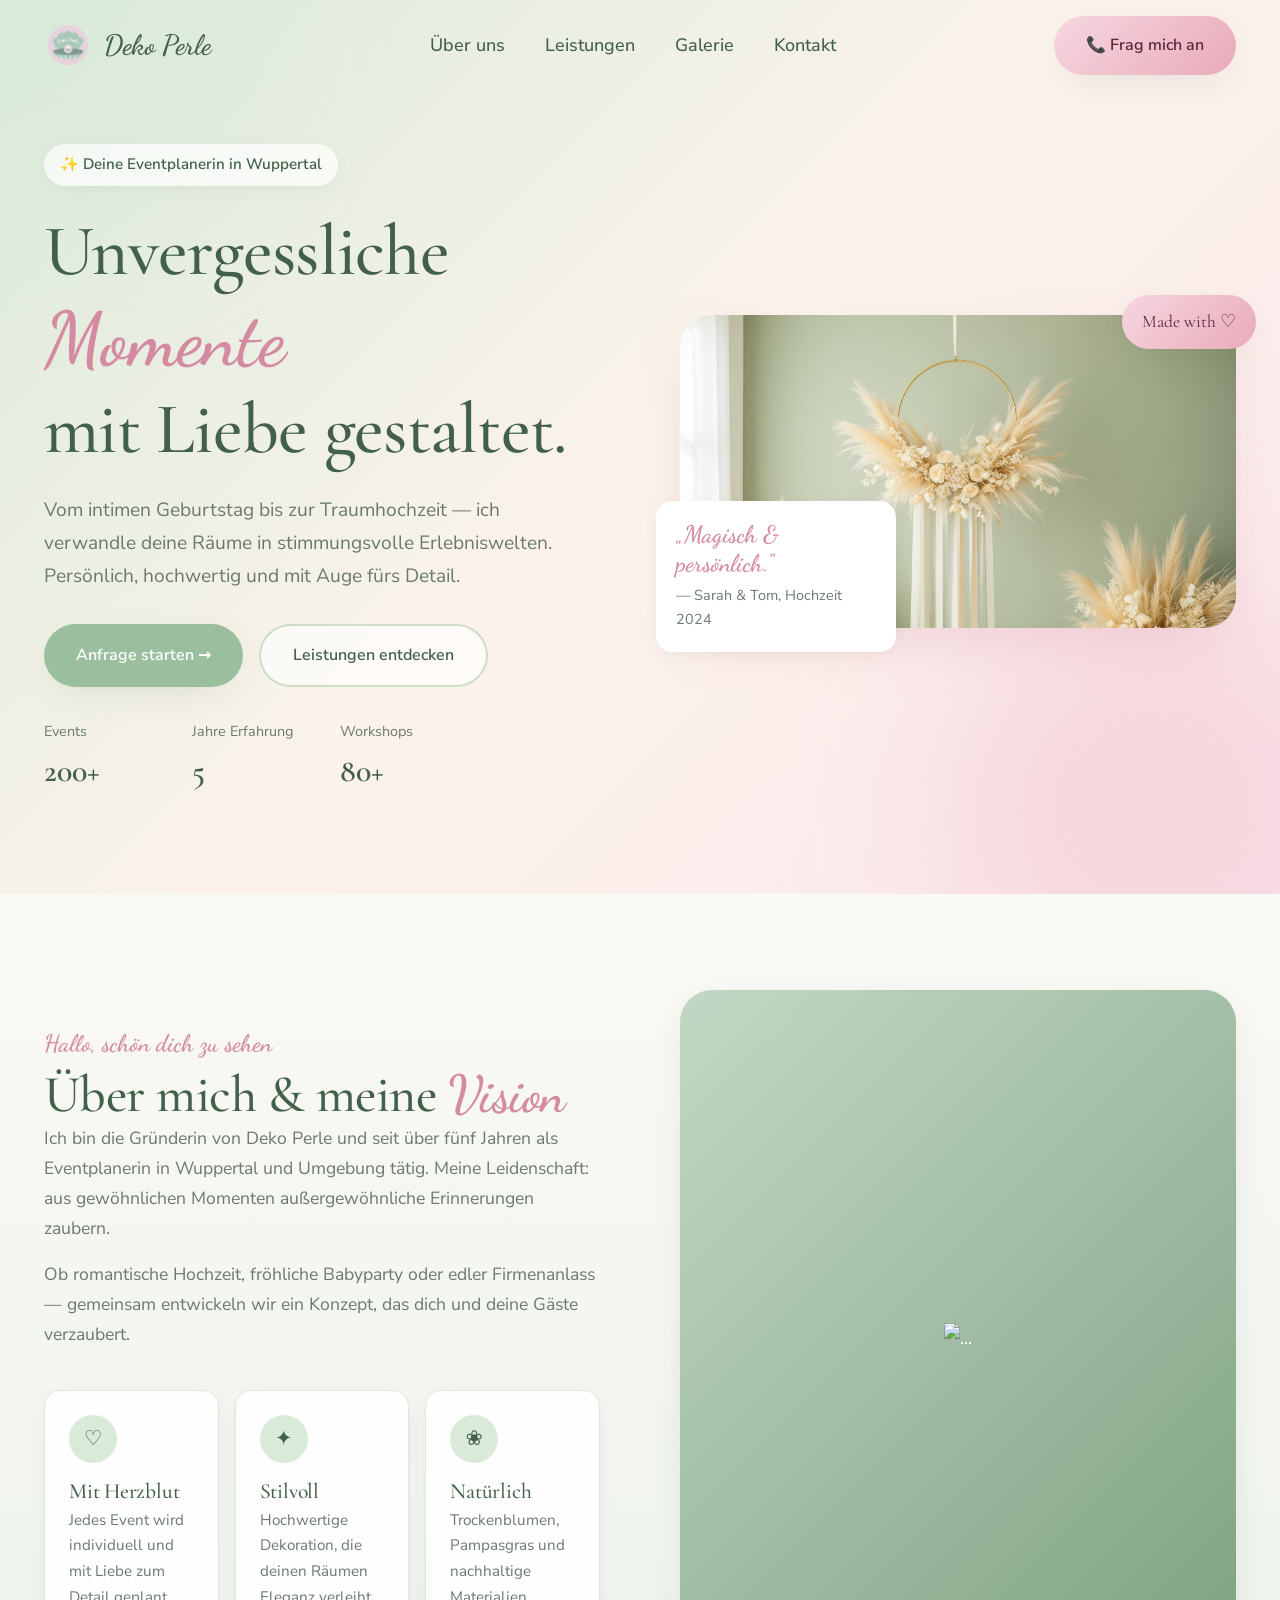
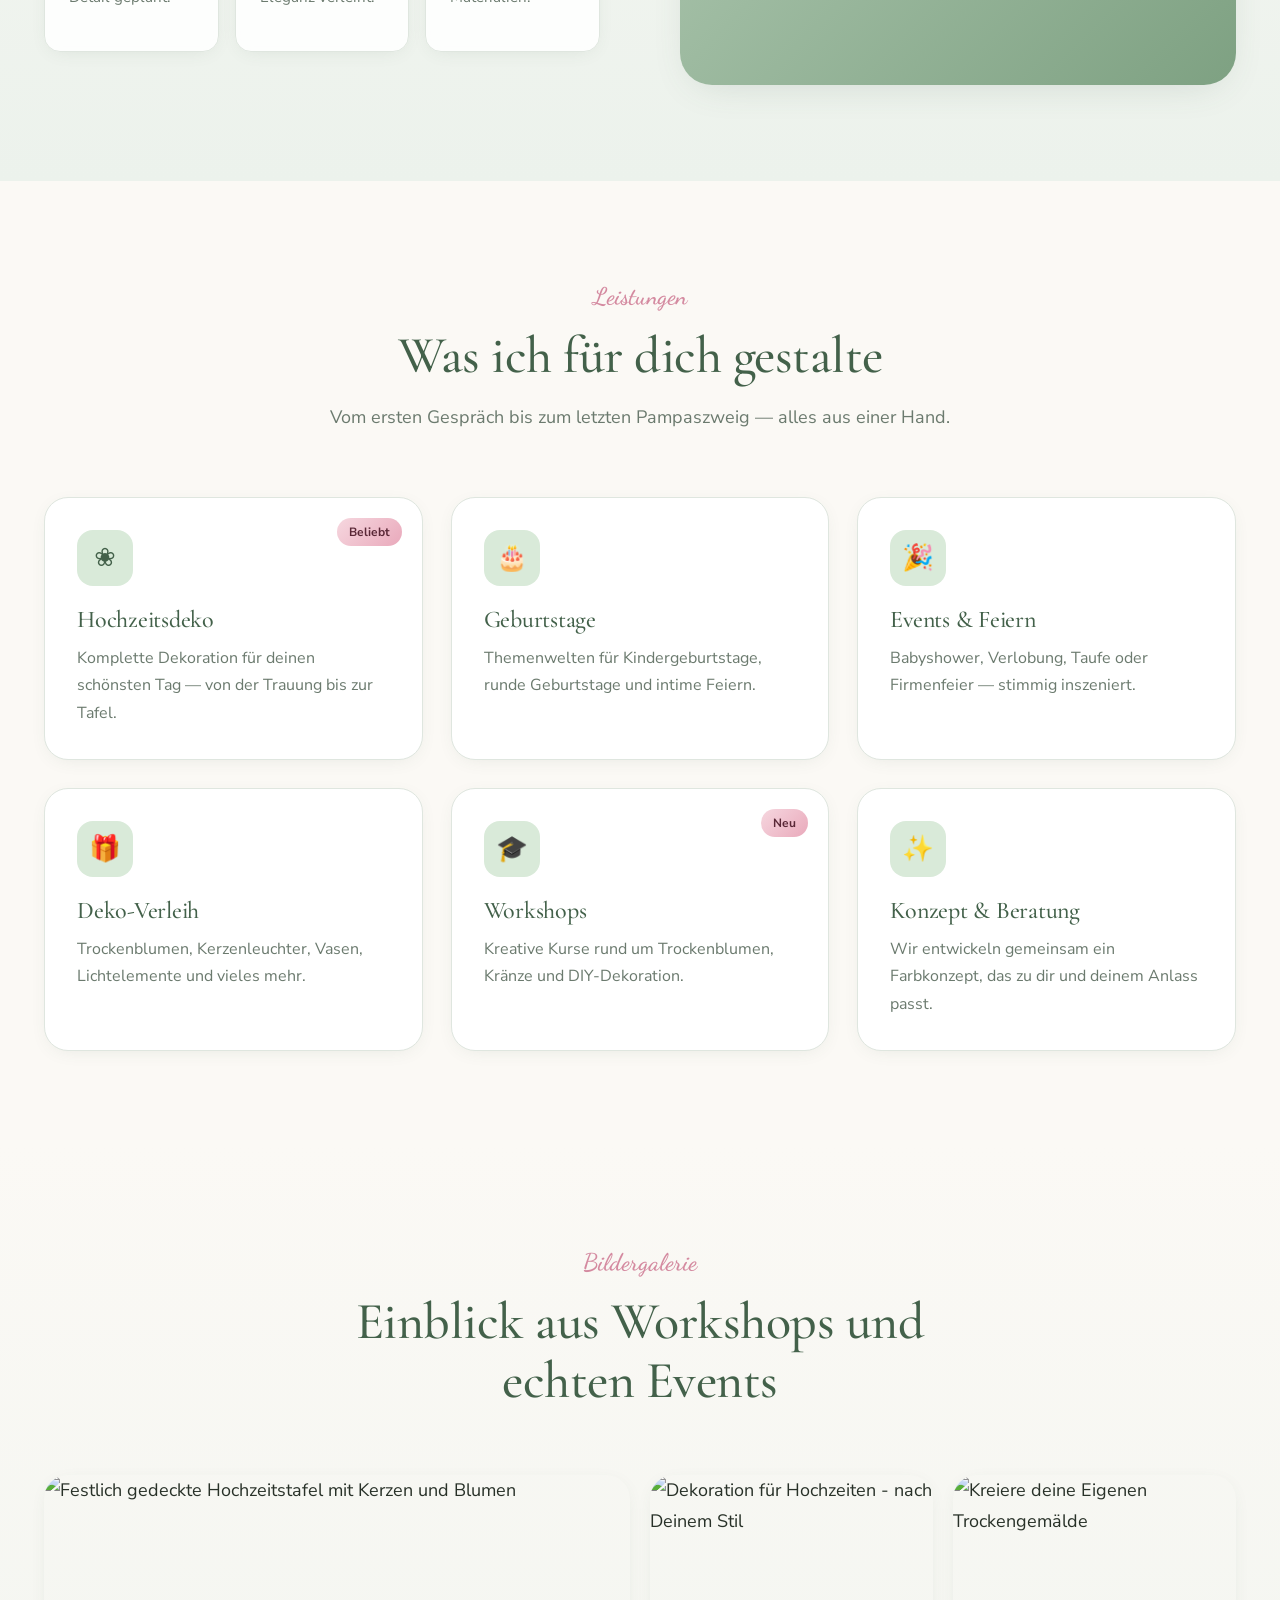
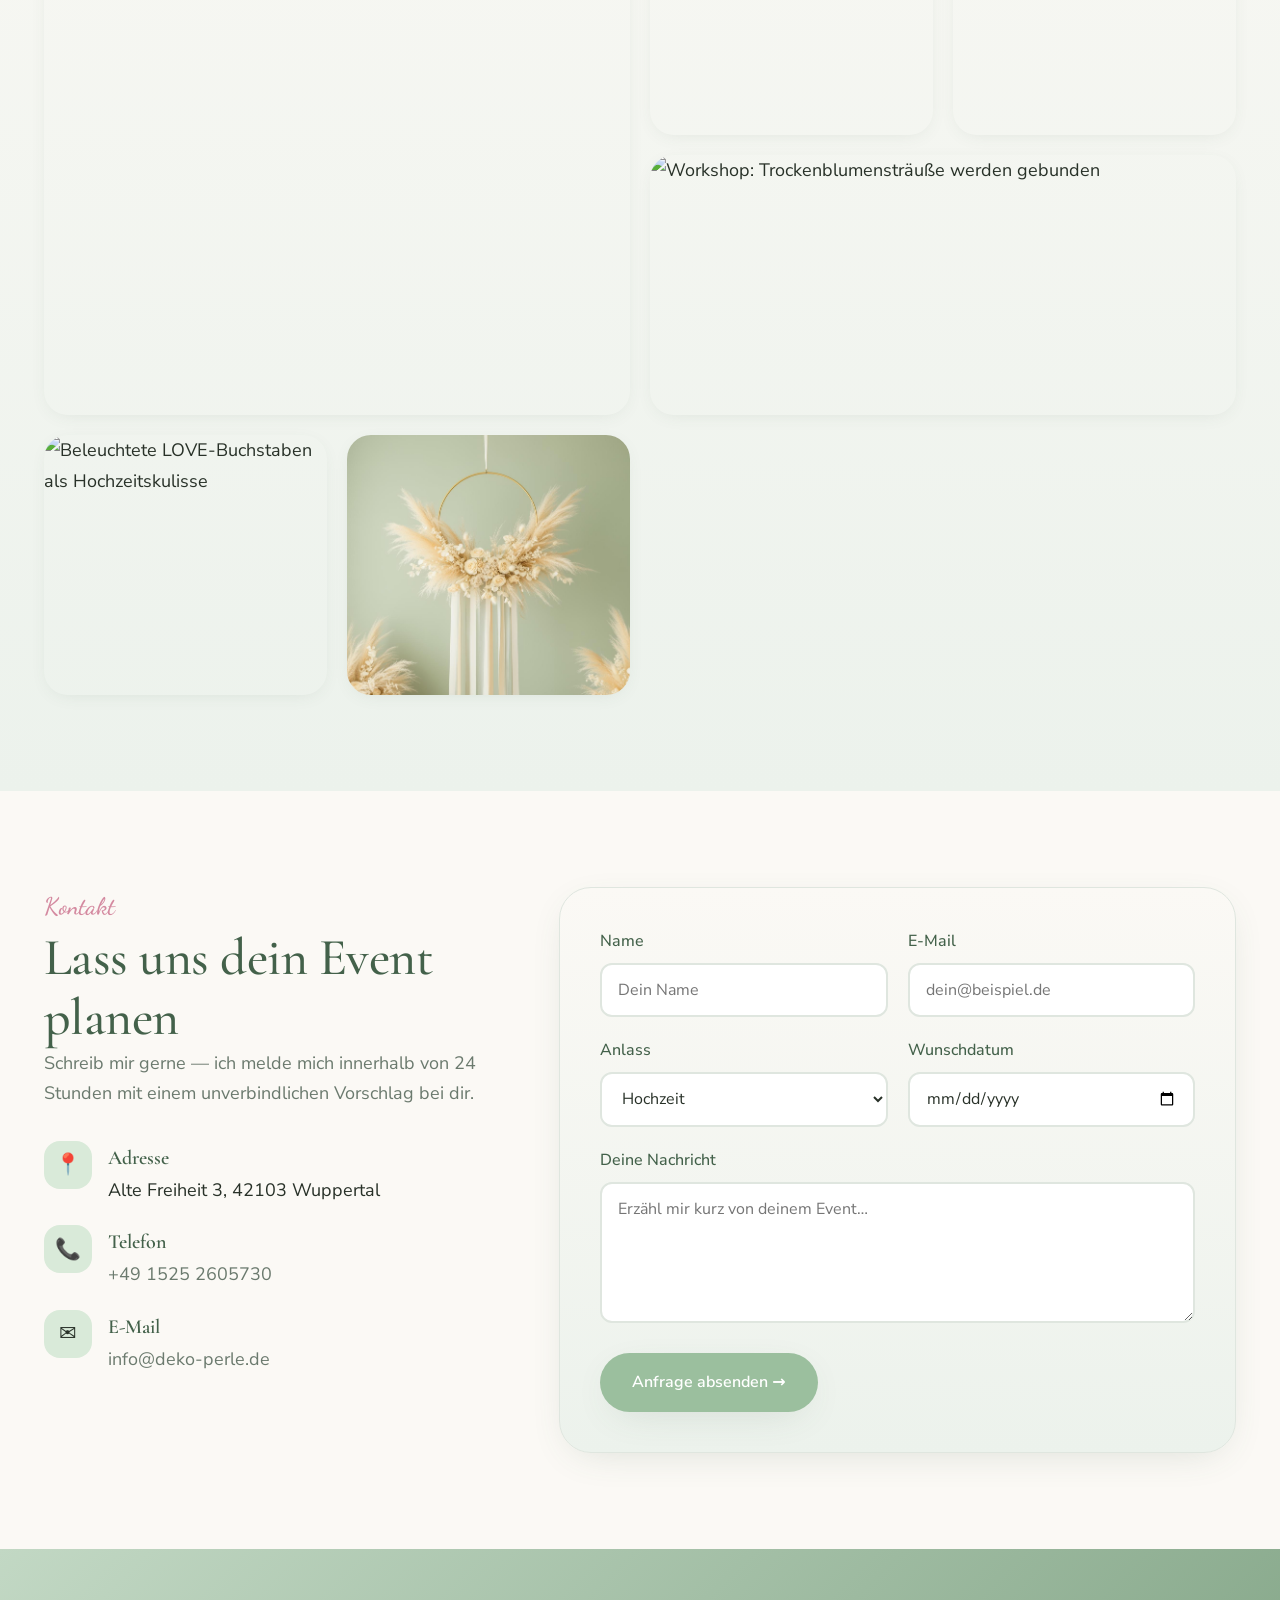
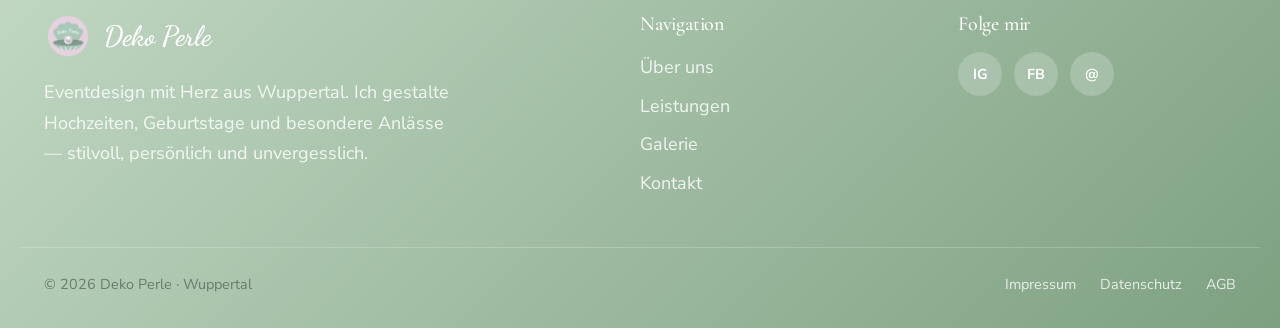
==== commit 183e0d28: "Update contact link and modify experience details Updated contact link to direct to booking page and" ====
--- a/index.html
+++ b/index.html
@@ -28,7 +28,7 @@
         <li><a href="#kontakt">Kontakt</a></li>
       </ul>
 
-      <a href="#kontakt" class="btn btn-rose nav-cta">📞 Frag mich an</a>
+      <a href="https://dekoperle.simplybook.it/v2/#book" class="btn btn-rose nav-cta">📞 Frag mich an</a>
 
       <button class="nav-toggle" id="navToggle" aria-label="Menü öffnen" aria-expanded="false">
         <span></span><span></span><span></span>
@@ -60,8 +60,8 @@
 
         <dl class="stats">
           <div><dt>Events</dt><dd>200+</dd></div>
-          <div><dt>Jahre Erfahrung</dt><dd>8</dd></div>
-          <div><dt>Workshops</dt><dd>35+</dd></div>
+          <div><dt>Jahre Erfahrung</dt><dd>5</dd></div>
+          <div><dt>Workshops</dt><dd>80+</dd></div>
         </dl>
       </div>
 
@@ -86,7 +86,7 @@
         <span class="script eyebrow">Hallo, schön dich zu sehen</span>
         <h2>Über mich & meine <em class="script accent">Vision</em></h2>
         <p>
-          Ich bin die Gründerin von Deko Perle und seit über acht Jahren als Eventplanerin
+          Ich bin die Gründerin von Deko Perle und seit über fünf Jahren als Eventplanerin
           in Wuppertal und Umgebung tätig. Meine Leidenschaft: aus gewöhnlichen Momenten
           außergewöhnliche Erinnerungen zaubern.
         </p>
@@ -116,9 +116,7 @@
 
       <div class="about-visual reveal" aria-hidden="true">
         <div class="about-card">
-          <span class="script huge">Deko</span>
-          <span class="script huge">Perle</span>
-          <p>Eventdesign aus Wuppertal — mit Herz, Geschmack und Erfahrung.</p>
+        <img src="assets/portrait_maria.jpg" alt="..." class="about-img">
         </div>
       </div>
     </div>
@@ -175,30 +173,29 @@
     <div class="container">
       <div class="section-head reveal">
         <span class="script eyebrow">Bildergalerie</span>
-        <h2>Inspiration aus echten Events</h2>
-        <p>Ein kleiner Einblick in vergangene Anlässe — vielleicht ist genau dein Stil dabei.</p>
+        <h2>Einblick aus Workshops und echten Events</h2>
       </div>
 
       <div class="gallery">
         <!-- Platzhalter: tausche src="..." gegen Originalbilder von deko-perle.de -->
         <figure class="g-item g-large">
-          <img src="assets/gallery-table.jpg" alt="Festlich gedeckte Hochzeitstafel mit Kerzen und Blumen" loading="lazy" />
+          <img src="assets/gallery-table.jpeg" alt="Festlich gedeckte Hochzeitstafel mit Kerzen und Blumen" loading="lazy" />
           <figcaption>Hochzeitstafel mit Kerzen</figcaption>
         </figure>
         <figure class="g-item">
-          <img src="assets/gallery-balloons.jpg" alt="Pastell-Ballonbogen für Geburtstagsfeier" loading="lazy" />
+          <img src="assets/gallery-mrs-ms.jpeg" alt="Dekoration für Hochzeiten - nach Deinem Stil" loading="lazy" />
           <figcaption>Ballonbogen Pastell</figcaption>
         </figure>
         <figure class="g-item">
-          <img src="assets/gallery-candles.jpg" alt="Kerzenlicht-Tischdekoration mit Trockenblumen" loading="lazy" />
+          <img src="assets/gallery-trockensachen.jpeg" alt="Kreiere deine Eigenen Trockengemälde" loading="lazy" />
           <figcaption>Kerzenlicht-Romantik</figcaption>
         </figure>
         <figure class="g-item g-wide">
-          <img src="assets/gallery-workshop.jpg" alt="Workshop: Trockenblumensträuße werden gebunden" loading="lazy" />
+          <img src="assets/gallery-trockenblumen.jpeg" alt="Workshop: Trockenblumensträuße werden gebunden" loading="lazy" />
           <figcaption>Trockenblumen-Workshop</figcaption>
         </figure>
         <figure class="g-item">
-          <img src="assets/gallery-love.jpg" alt="Beleuchtete LOVE-Buchstaben als Hochzeitskulisse" loading="lazy" />
+          <img src="assets/gallery-hochzeit.jpeg" alt="Beleuchtete LOVE-Buchstaben als Hochzeitskulisse" loading="lazy" />
           <figcaption>LOVE-Letters</figcaption>
         </figure>
         <figure class="g-item">
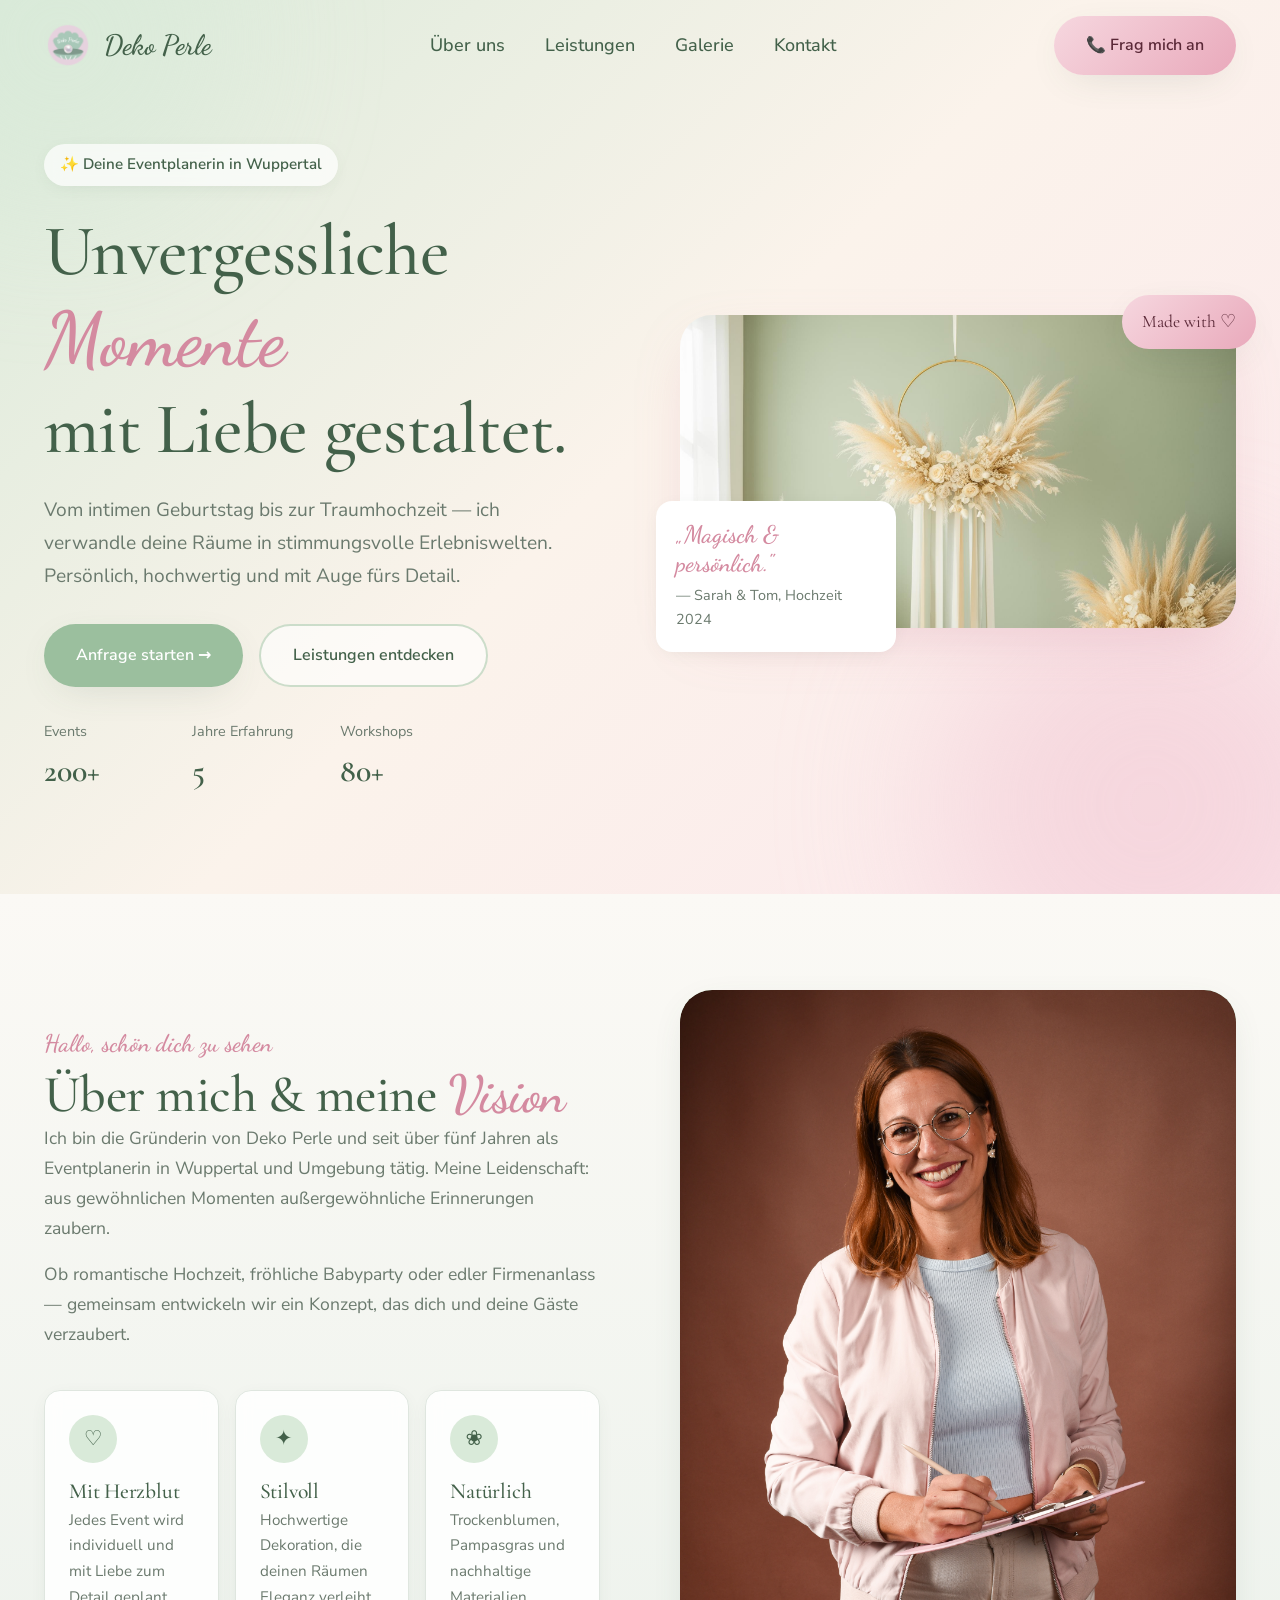
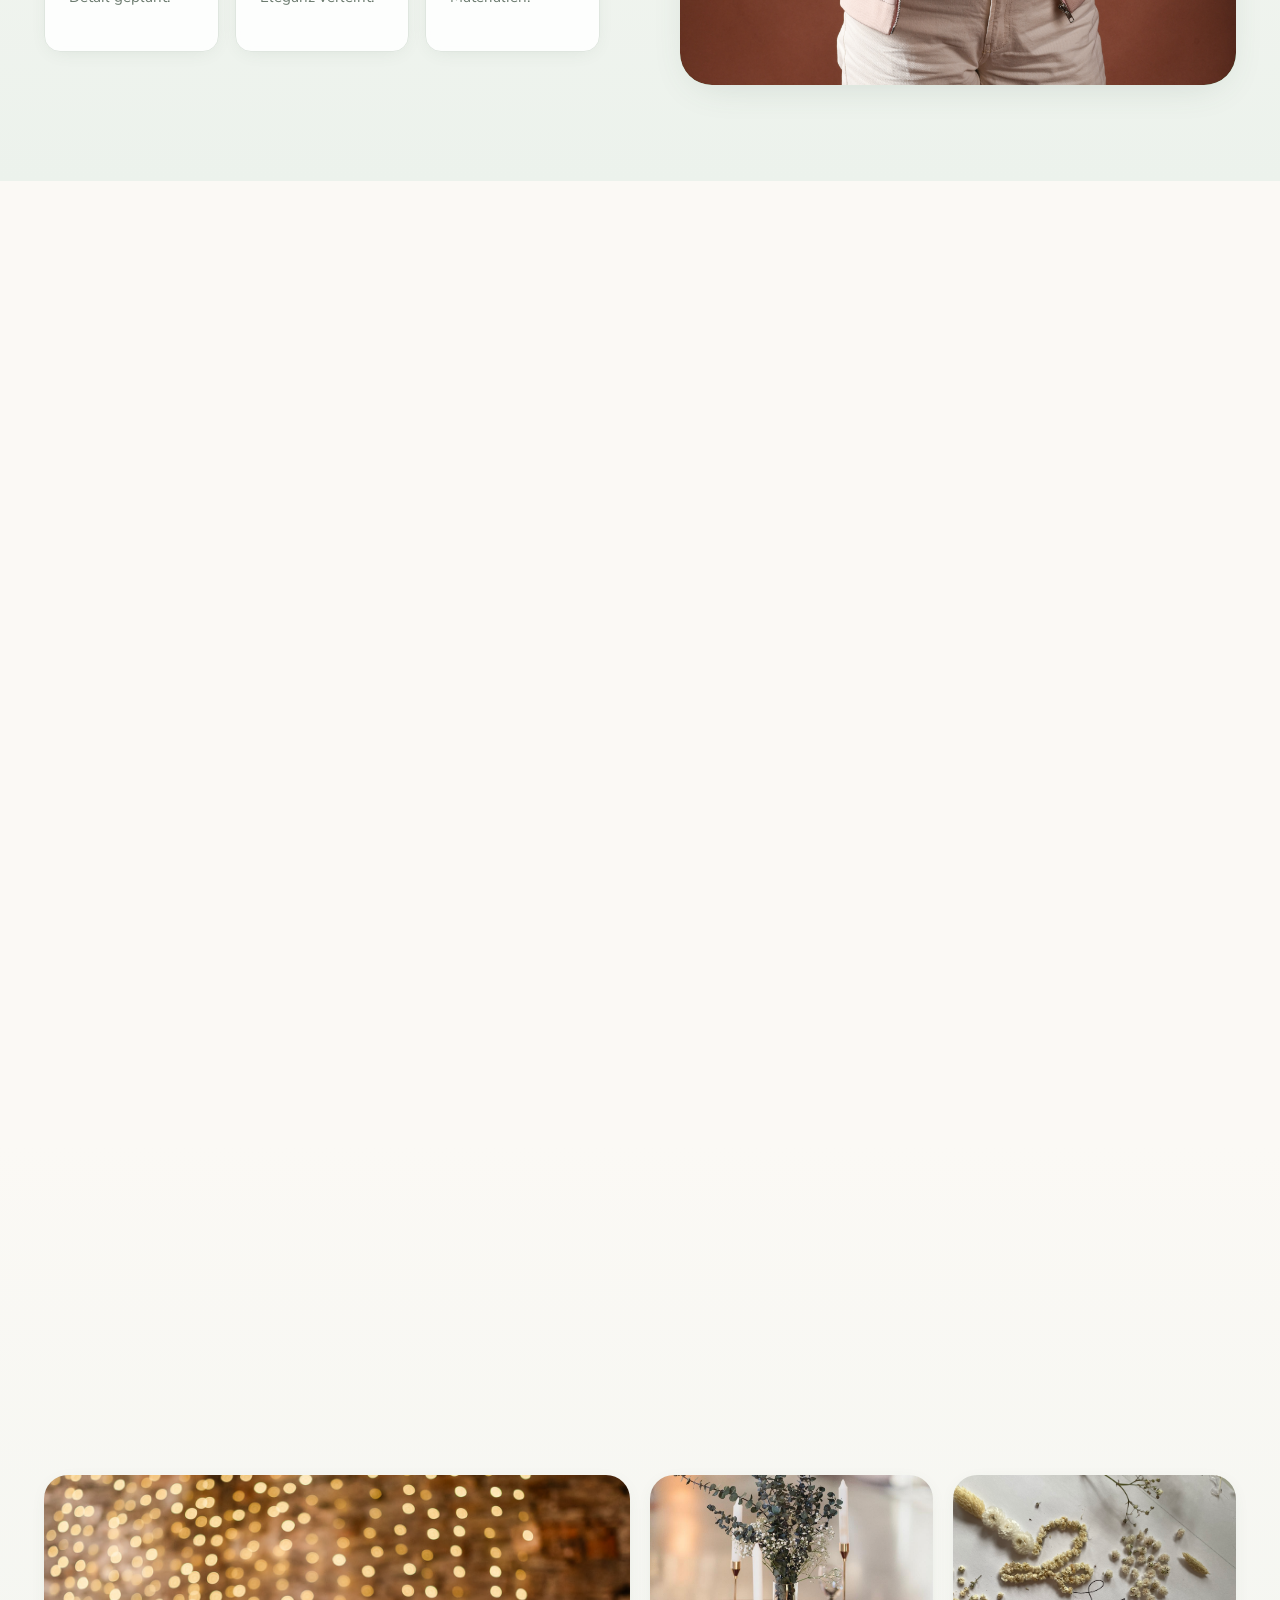
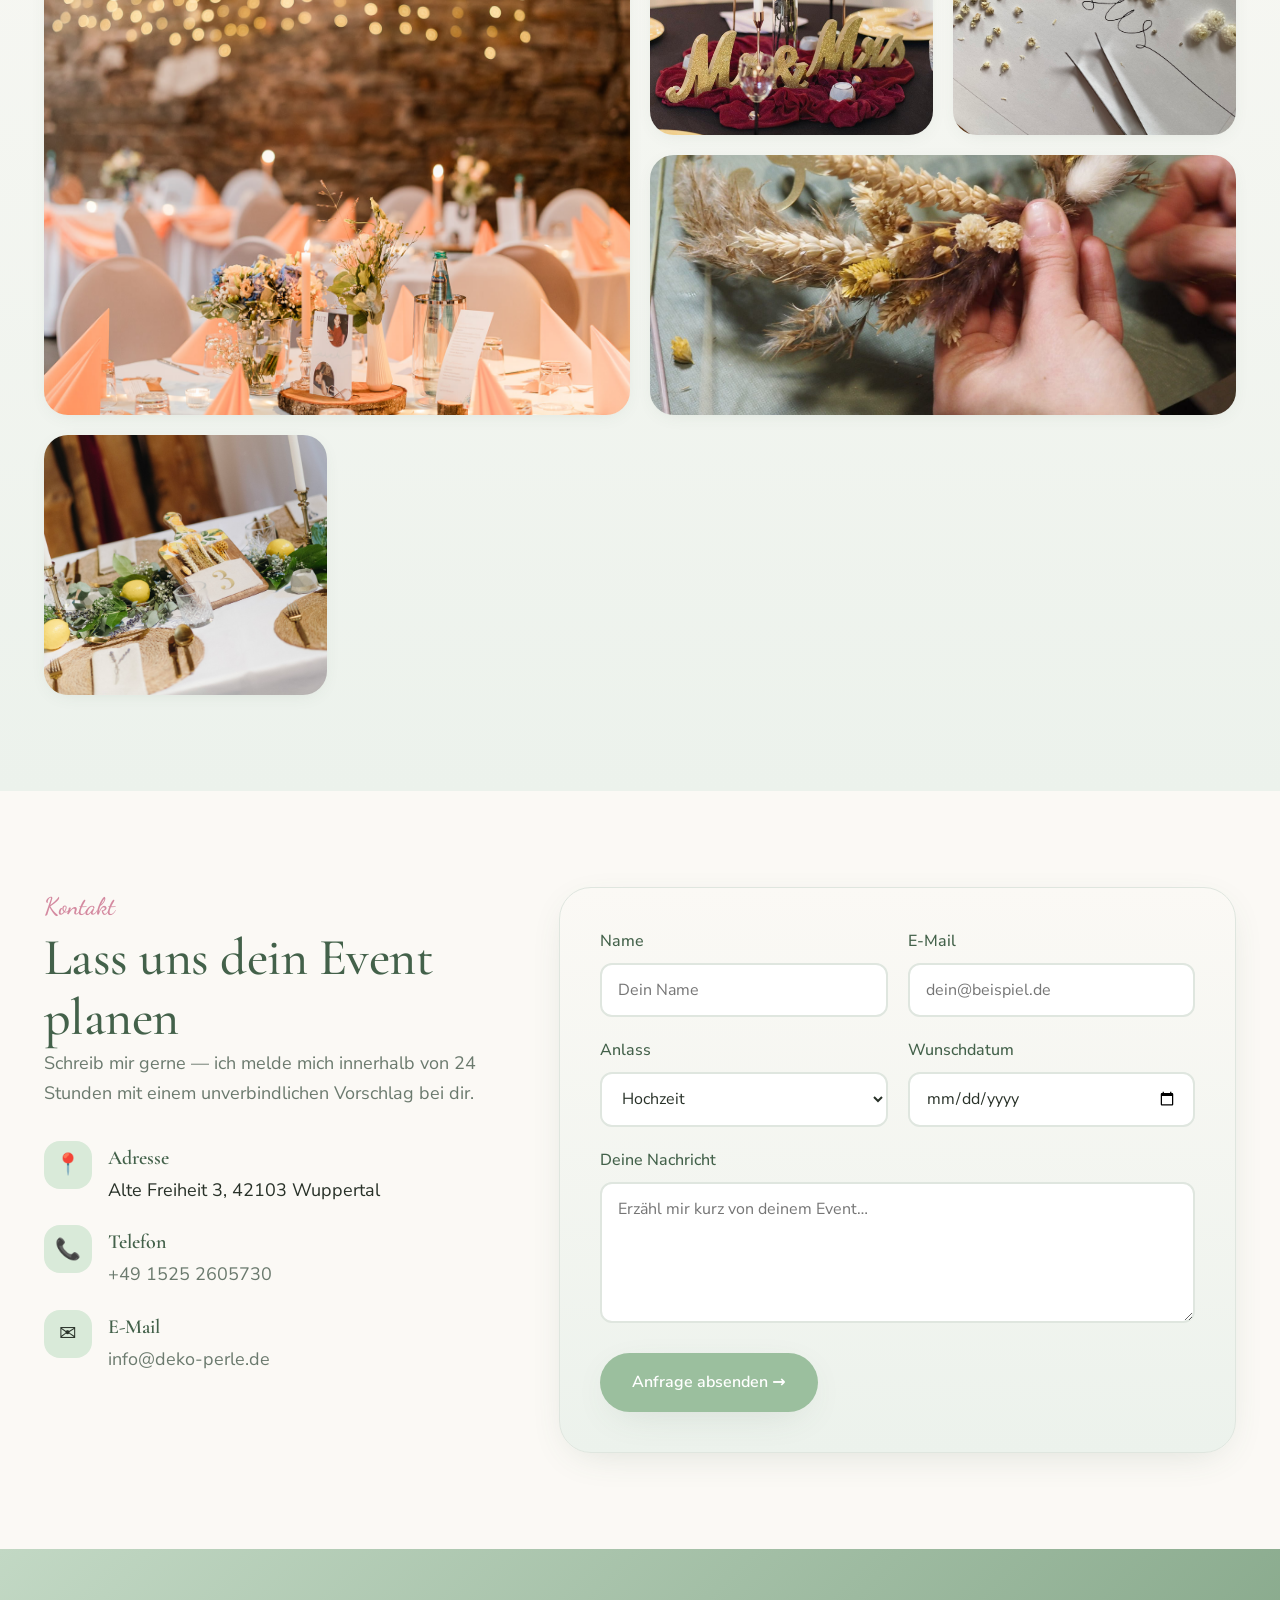
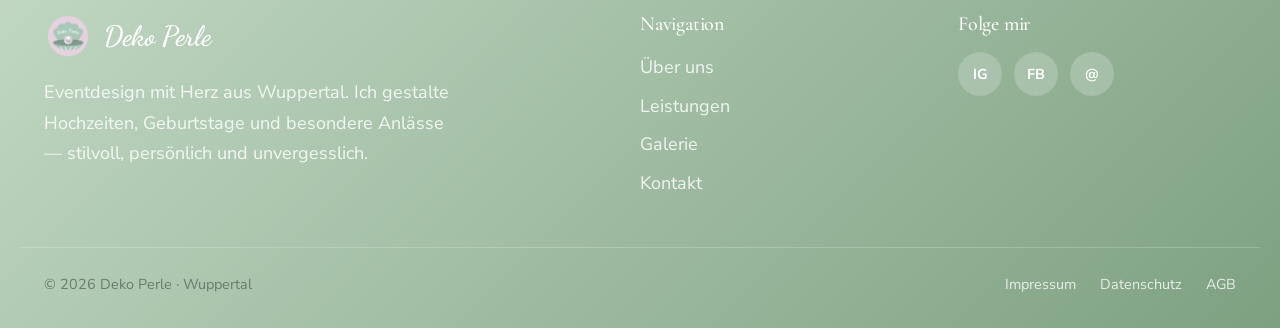
==== commit c00a78e6: "Update figcaption texts in gallery section" ====
--- a/index.html
+++ b/index.html
@@ -180,23 +180,23 @@
         <!-- Platzhalter: tausche src="..." gegen Originalbilder von deko-perle.de -->
         <figure class="g-item g-large">
           <img src="assets/gallery-table.jpeg" alt="Festlich gedeckte Hochzeitstafel mit Kerzen und Blumen" loading="lazy" />
-          <figcaption>Hochzeitstafel mit Kerzen</figcaption>
+          <figcaption>Hübsch gedeckte Hochzeitsdeko im pinken Stil</figcaption>
         </figure>
         <figure class="g-item">
           <img src="assets/gallery-mrs-ms.jpeg" alt="Dekoration für Hochzeiten - nach Deinem Stil" loading="lazy" />
-          <figcaption>Ballonbogen Pastell</figcaption>
+          <figcaption>Individuelle Gestaltung bei jedem Event</figcaption>
         </figure>
         <figure class="g-item">
           <img src="assets/gallery-trockensachen.jpeg" alt="Kreiere deine Eigenen Trockengemälde" loading="lazy" />
-          <figcaption>Kerzenlicht-Romantik</figcaption>
+          <figcaption>Selbstgemachte Trockengemälde - Lasse deiner Kreativität freien Lauf</figcaption>
         </figure>
         <figure class="g-item g-wide">
           <img src="assets/gallery-trockenblumen.jpeg" alt="Workshop: Trockenblumensträuße werden gebunden" loading="lazy" />
           <figcaption>Trockenblumen-Workshop</figcaption>
         </figure>
-        <figure class="g-item">
+        <fi.gure class="g-item">
           <img src="assets/gallery-hochzeit.jpeg" alt="Beleuchtete LOVE-Buchstaben als Hochzeitskulisse" loading="lazy" />
-          <figcaption>LOVE-Letters</figcaption>
+          <figcaption>Geburtstagsdekorationen</figcaption>
         </figure>
         <figure class="g-item">
           <img src="assets/hero-pampas.jpg" alt="Pampasgras-Kranz im goldenen Ring" loading="lazy" />
--- a/styles.css
+++ b/styles.css
@@ -349,13 +349,19 @@
   justify-content: center;
   position: relative;
   overflow: hidden;
-}
-.about-card { text-align: center; padding: 2rem; color: #fff; }
-.about-card .huge {
+  width: 100%;
+}
+.about-card {
+  width: 100%;
+  height: 100%;
+  overflow: hidden;
+  border-radius: inherit;
+}
+.about-card img {
+  width: 100%;
+  height: 100%;
+  object-fit: cover;
   display: block;
-  font-size: clamp(3rem, 8vw, 5rem);
-  line-height: 1;
-  text-shadow: 0 4px 20px rgba(0,0,0,.15);
 }
 .about-card p { color: rgba(255,255,255,.95); margin-top: 1.5rem; font-size: 1.05rem; }
 
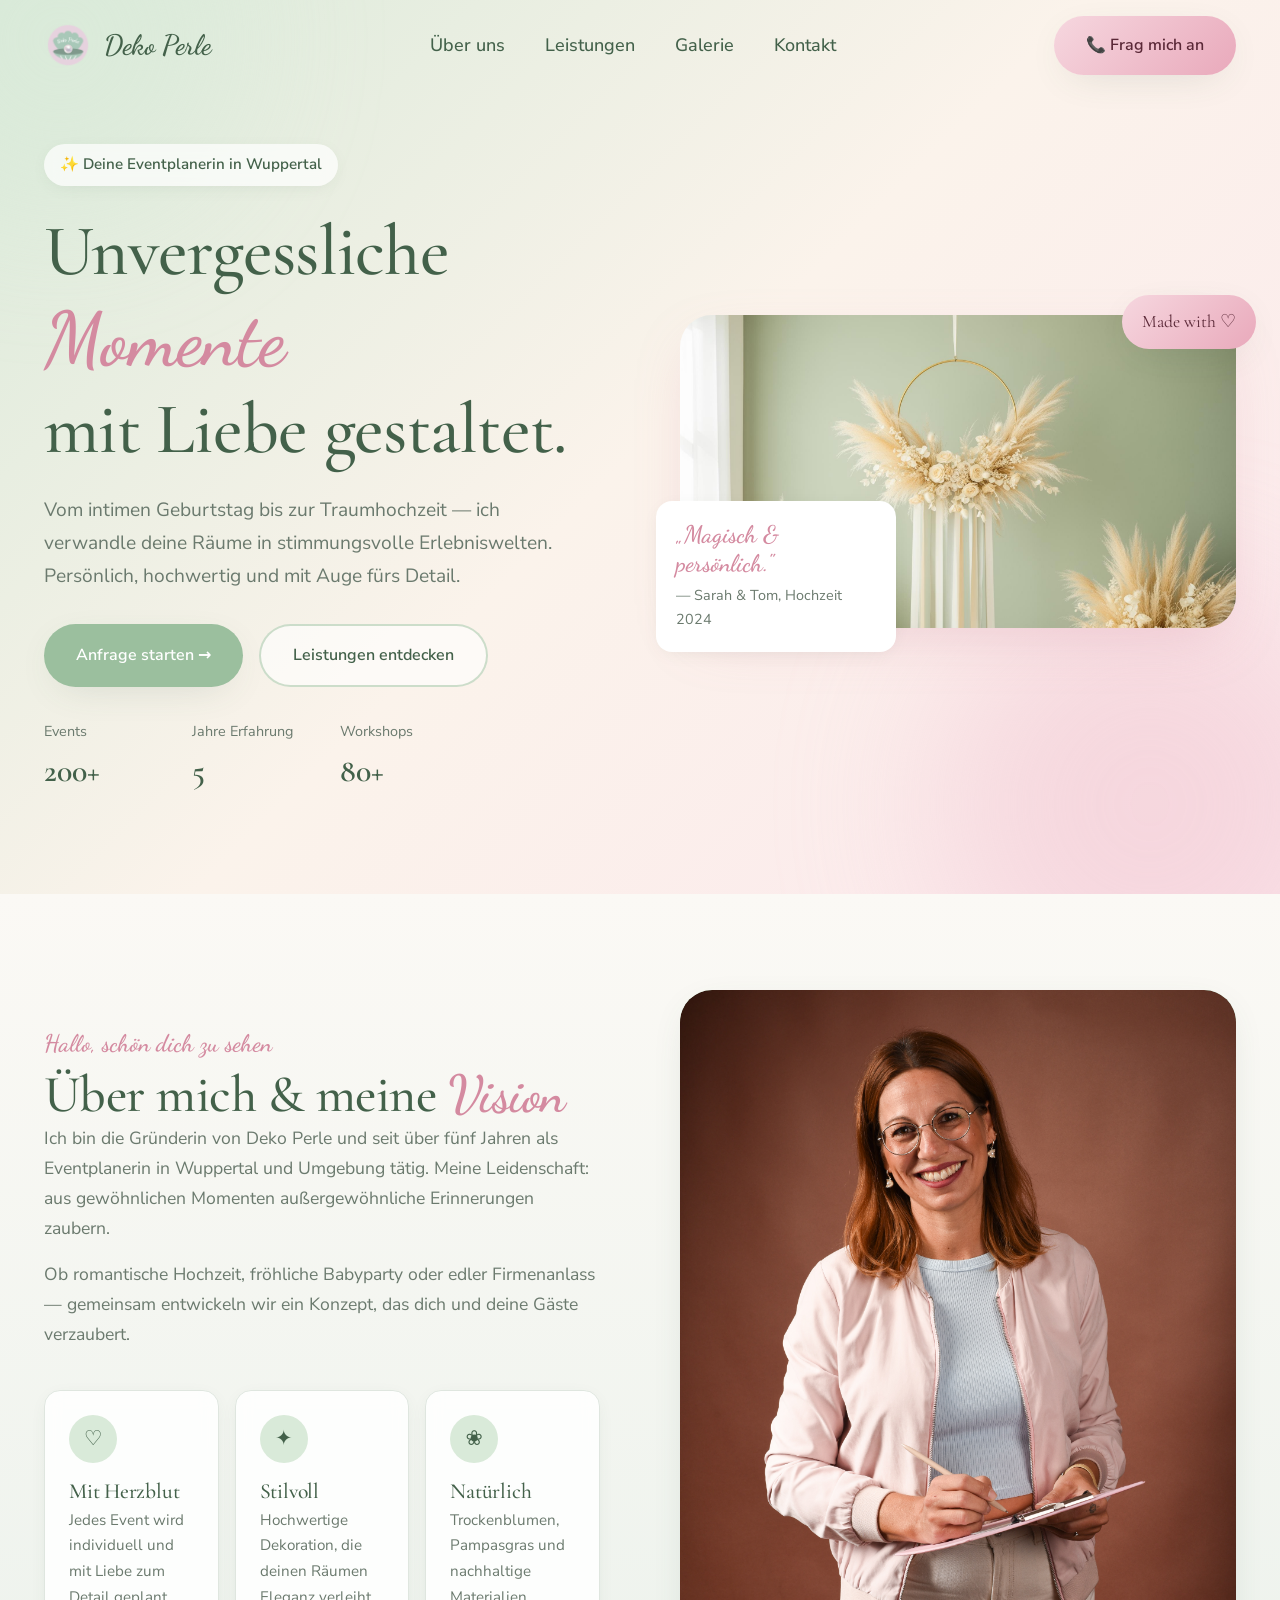
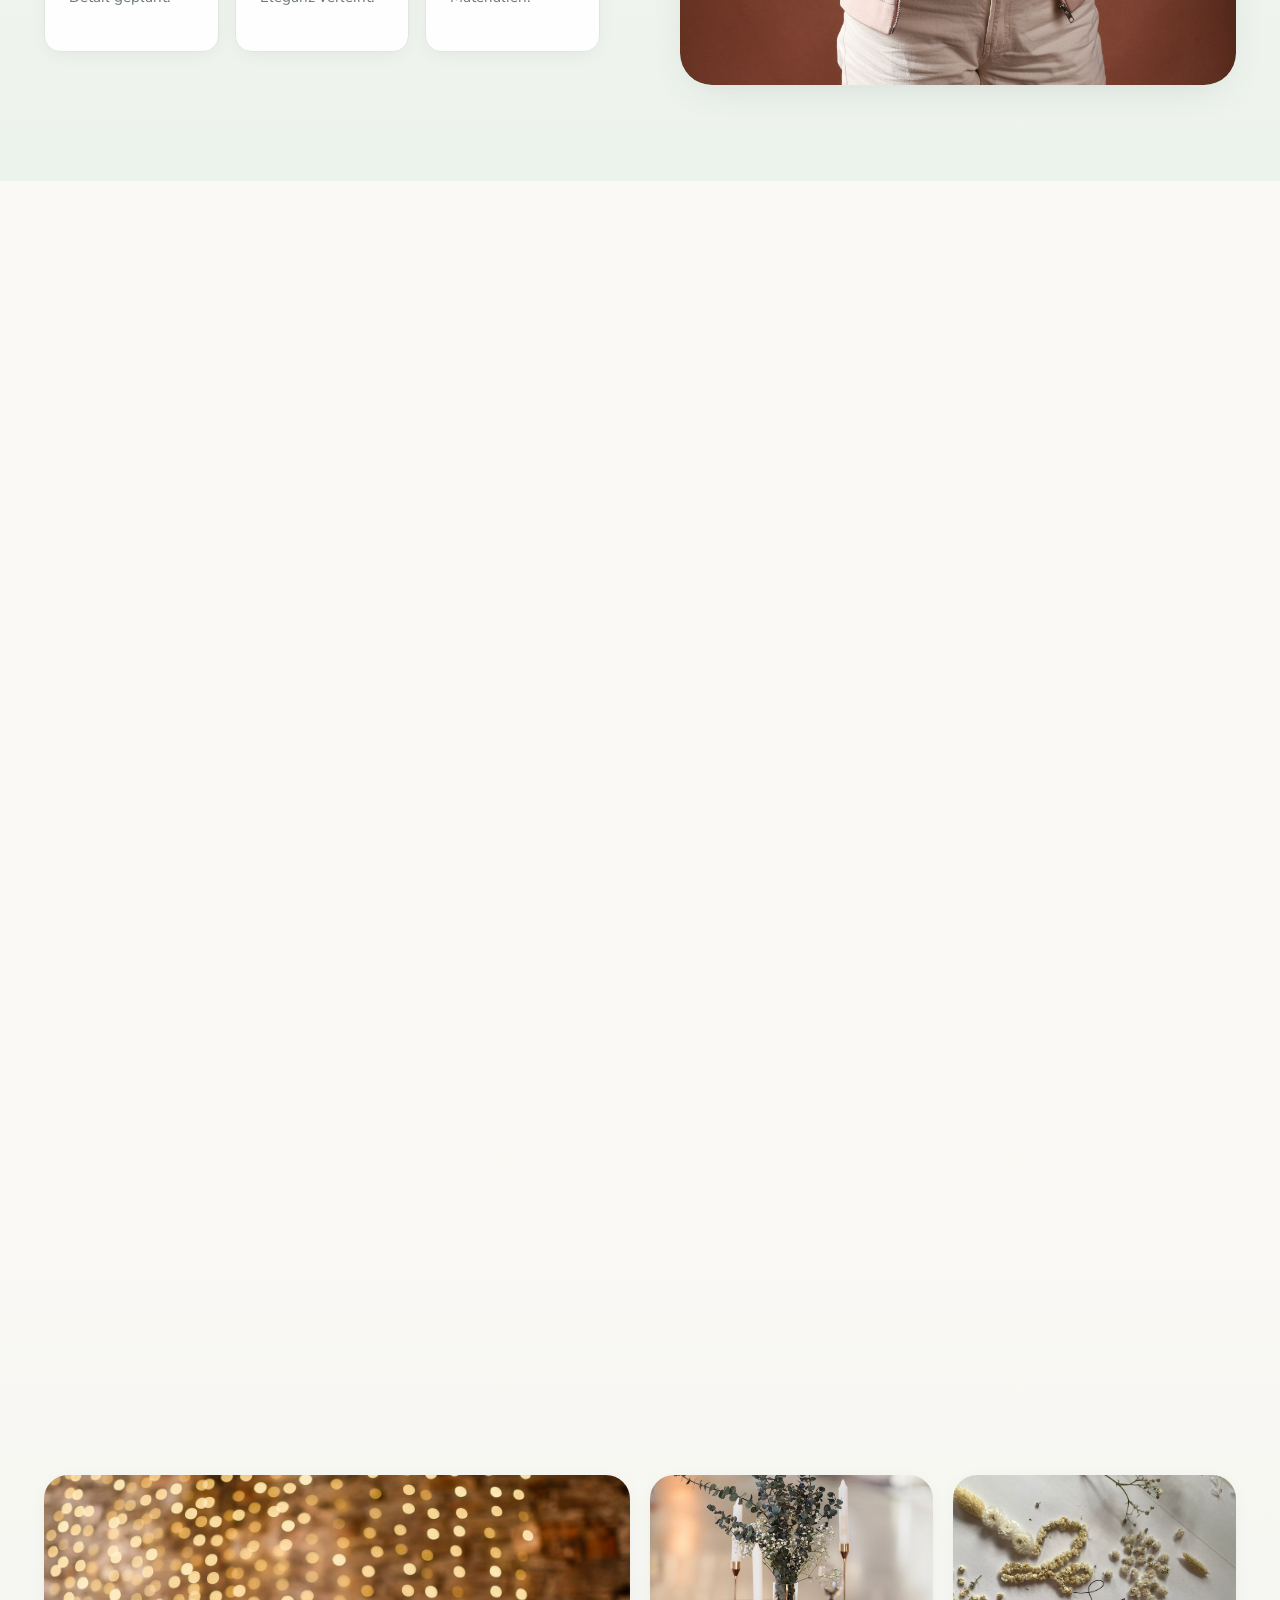
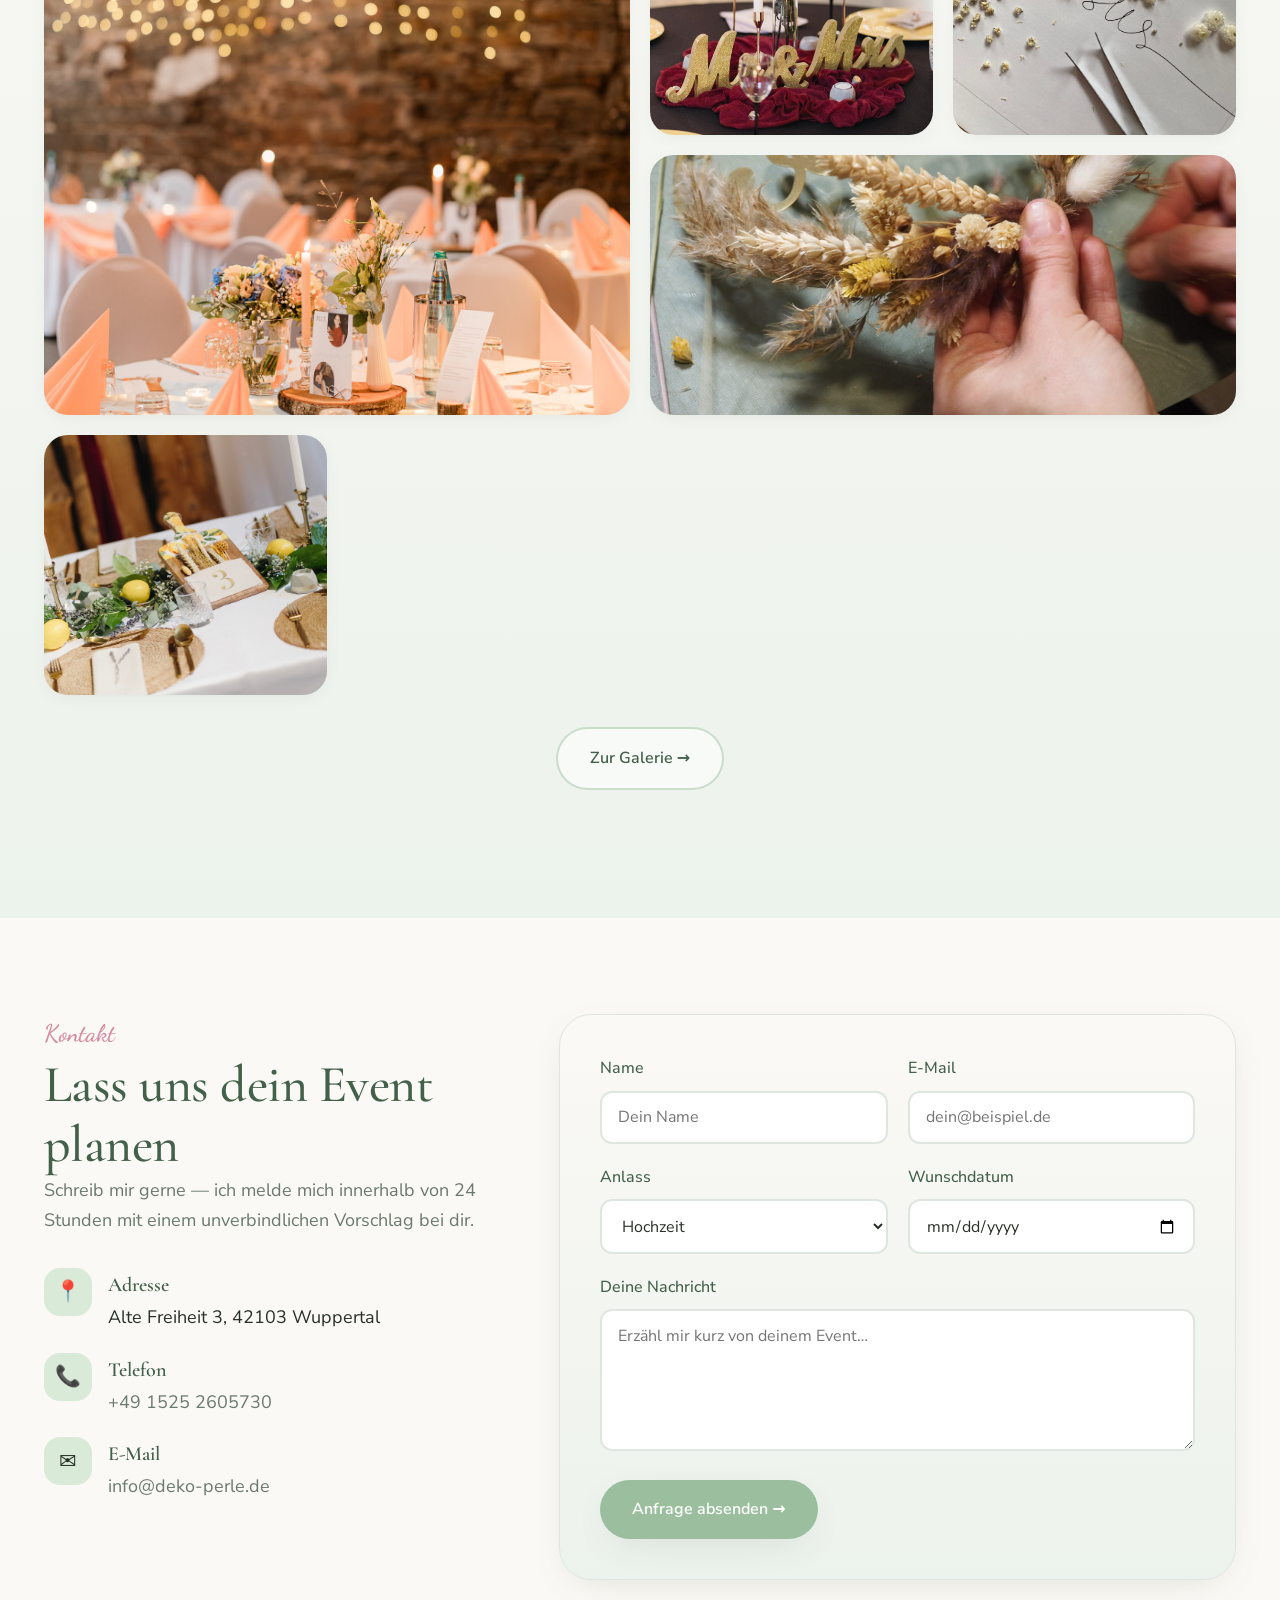
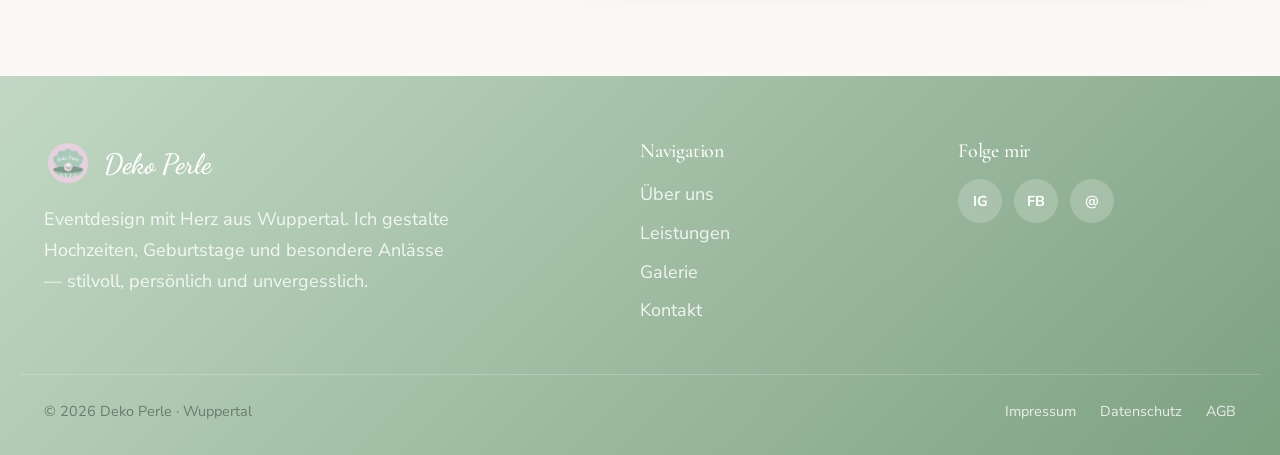
==== commit 95efefa9: "Add button linking to gallery section" ====
--- a/index.html
+++ b/index.html
@@ -202,6 +202,10 @@
           <img src="assets/hero-pampas.jpg" alt="Pampasgras-Kranz im goldenen Ring" loading="lazy" />
           <figcaption>Pampas-Kranz</figcaption>
         </figure>
+      </div>
+
+      <div class="btn-row" style="justify-content:center; margin-top:2rem;">
+        <a href="/galerie" class="btn btn-ghost">Zur Galerie →</a>
       </div>
     </div>
   </section>
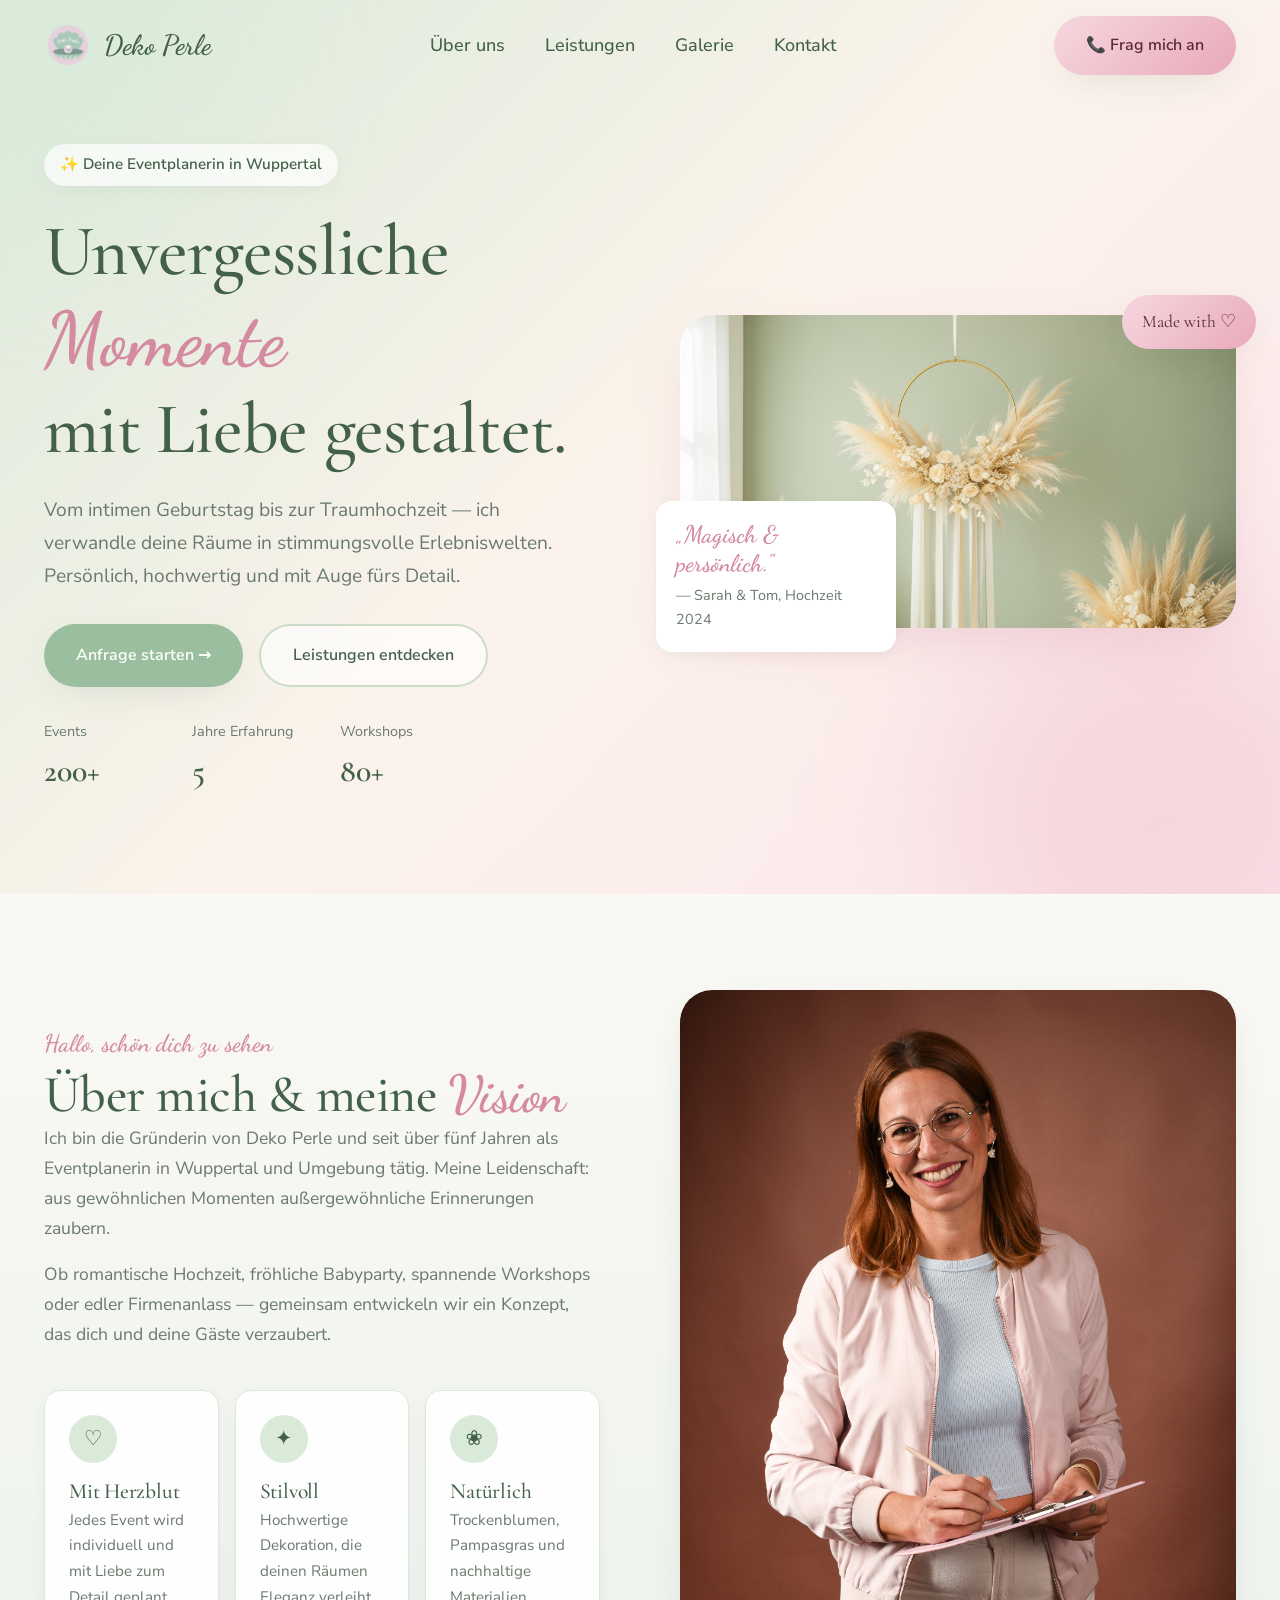
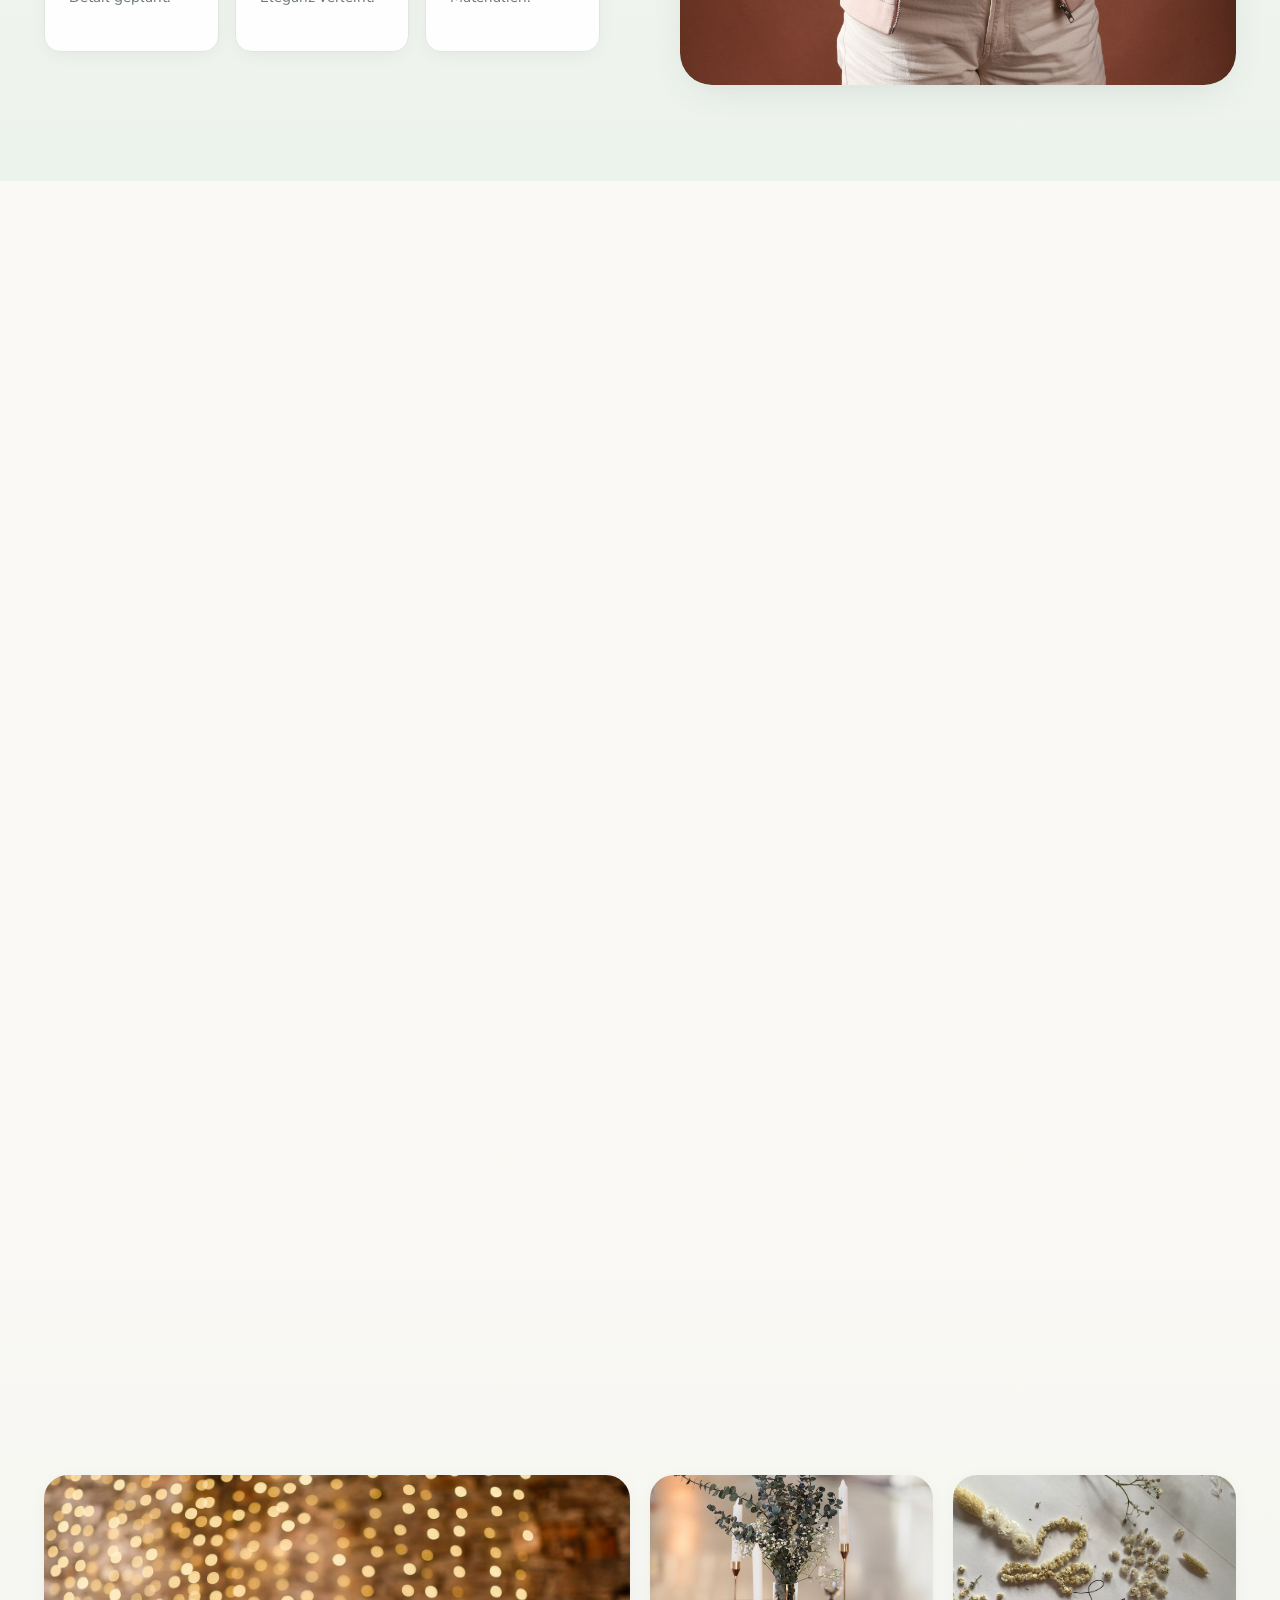
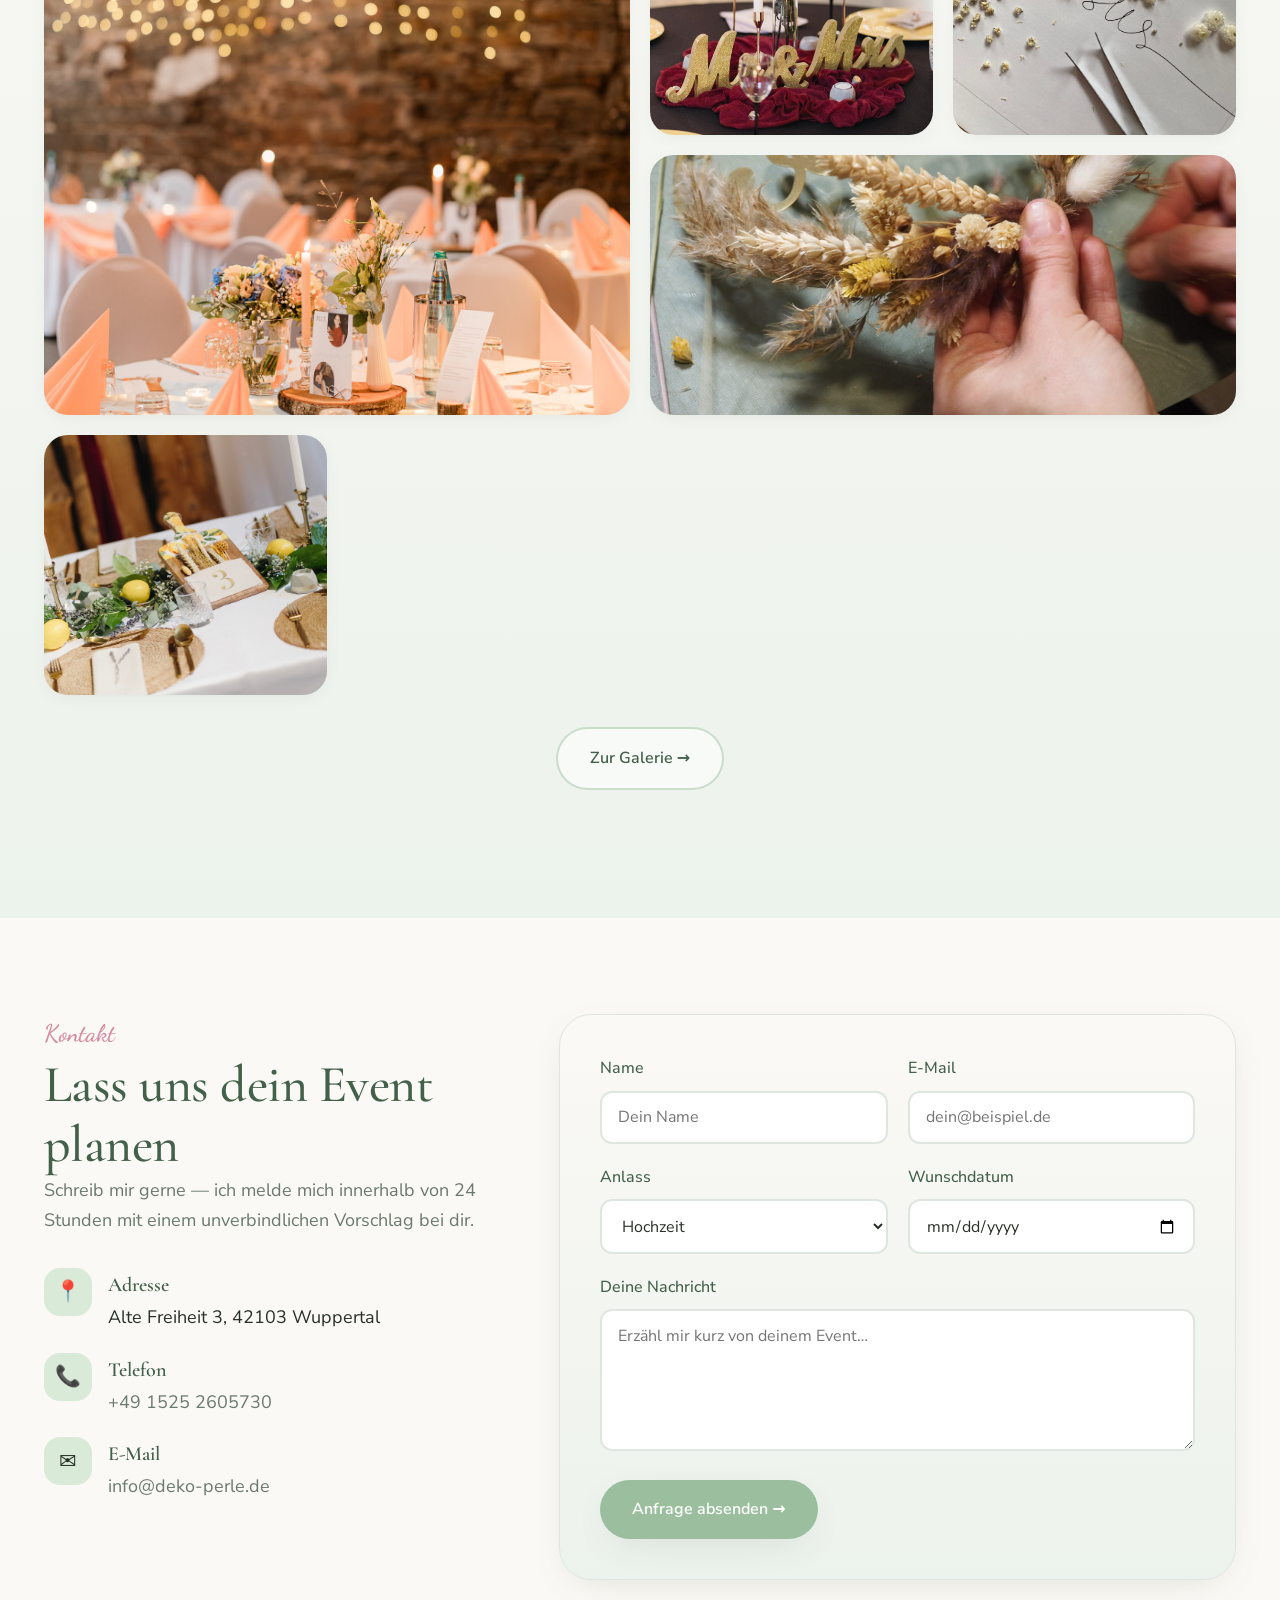
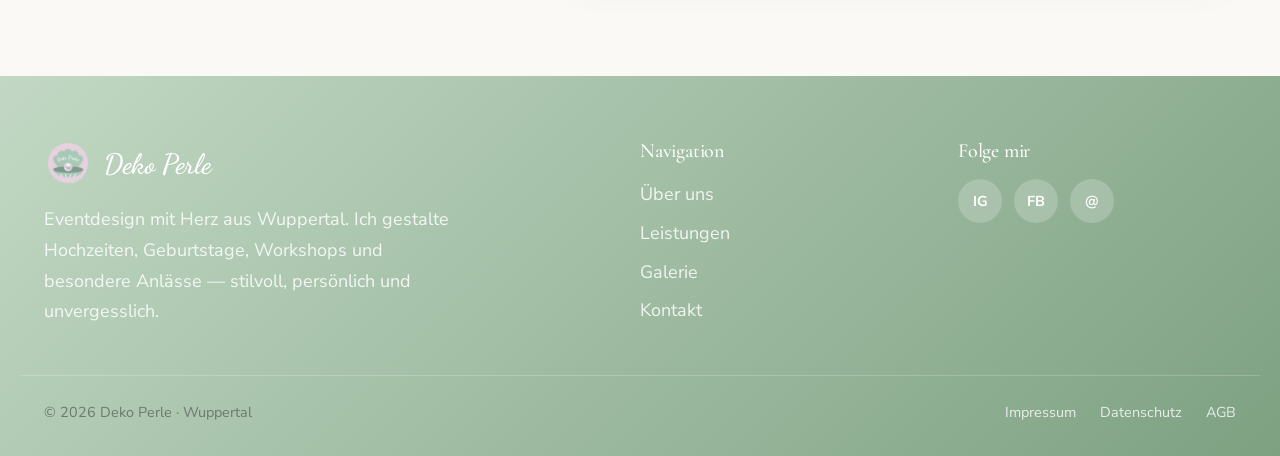
==== commit b653256e: "Update event descriptions in index.html" ====
--- a/index.html
+++ b/index.html
@@ -91,7 +91,7 @@
           außergewöhnliche Erinnerungen zaubern.
         </p>
         <p>
-          Ob romantische Hochzeit, fröhliche Babyparty oder edler Firmenanlass — gemeinsam
+          Ob romantische Hochzeit, fröhliche Babyparty, spannende Workshops oder edler Firmenanlass — gemeinsam
           entwickeln wir ein Konzept, das dich und deine Gäste verzaubert.
         </p>
 
@@ -282,7 +282,7 @@
           <img src="assets/logo-perle.png" alt="" width="48" height="48" />
           <span class="brand-name light">Deko Perle</span>
         </div>
-        <p>Eventdesign mit Herz aus Wuppertal. Ich gestalte Hochzeiten, Geburtstage und besondere Anlässe — stilvoll, persönlich und unvergesslich.</p>
+        <p>Eventdesign mit Herz aus Wuppertal. Ich gestalte Hochzeiten, Geburtstage, Workshops   und besondere Anlässe — stilvoll, persönlich und unvergesslich.</p>
       </div>
       <div>
         <h3>Navigation</h3>
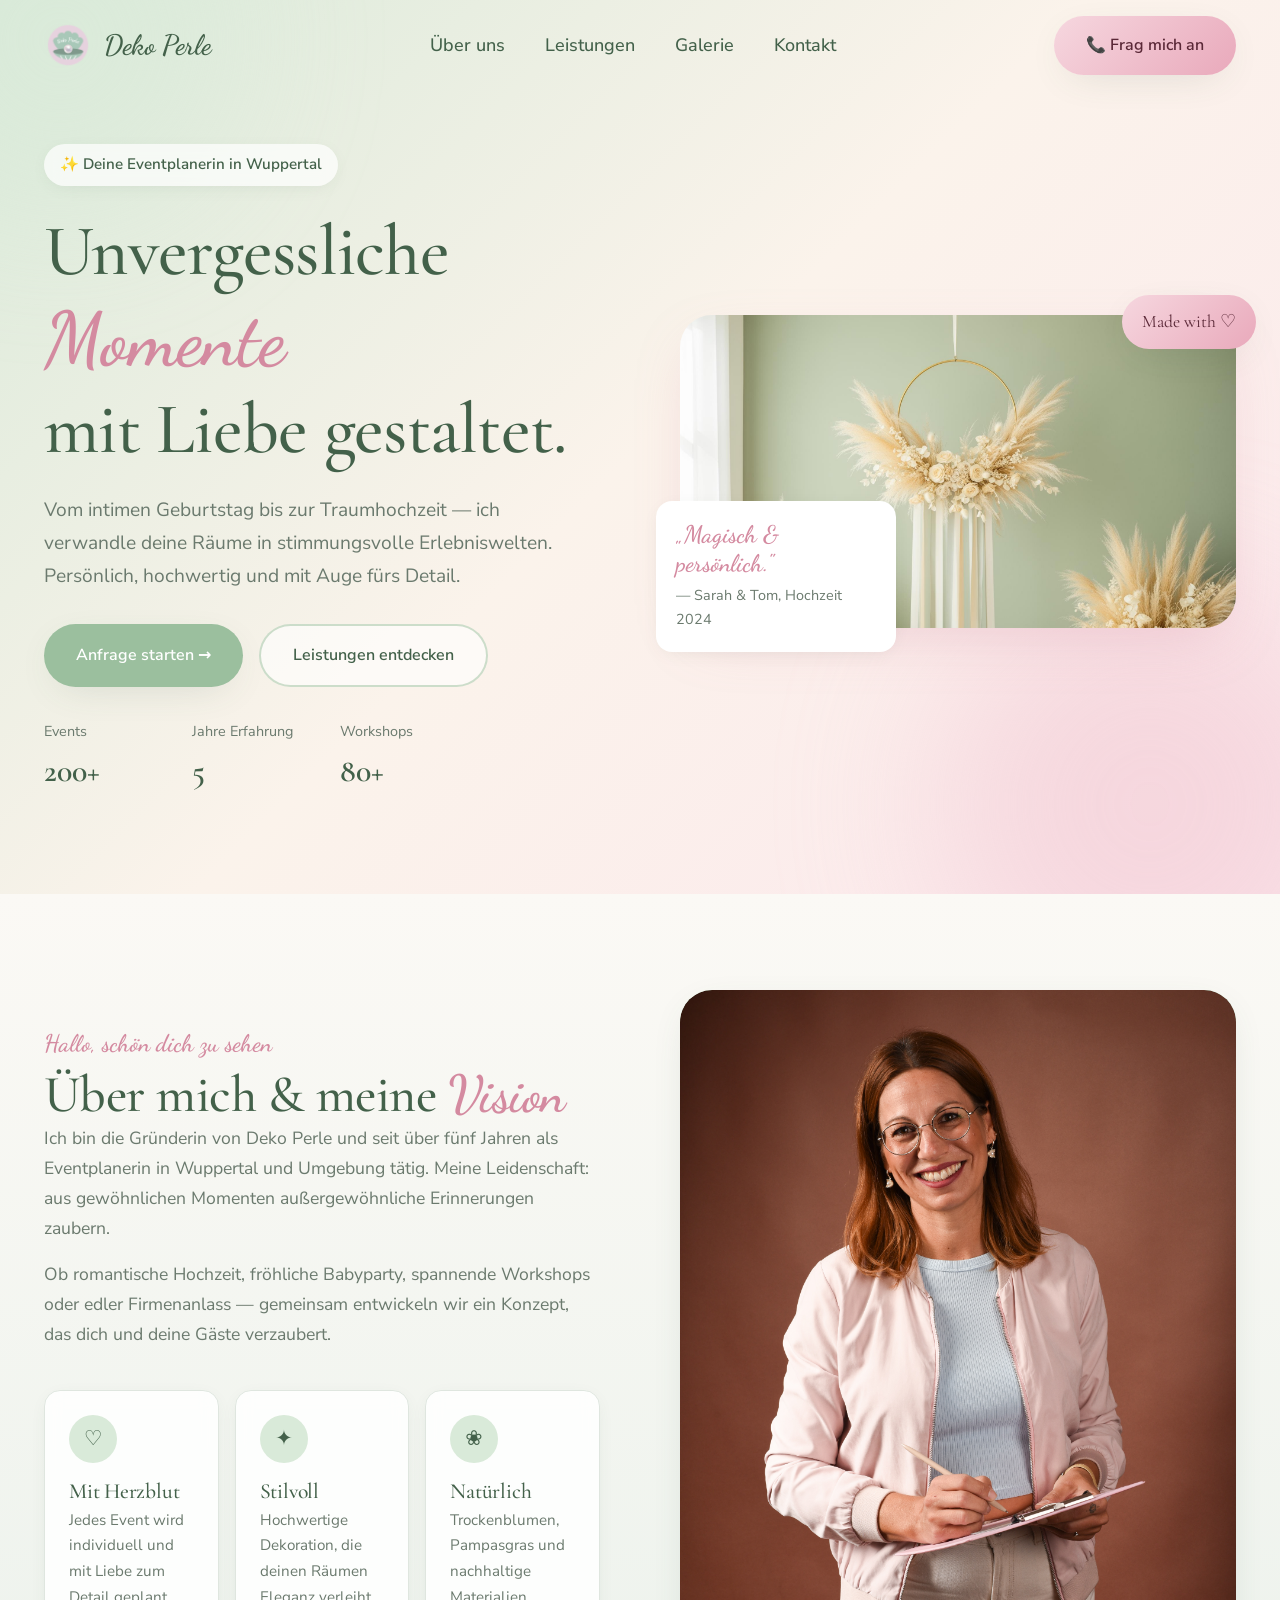
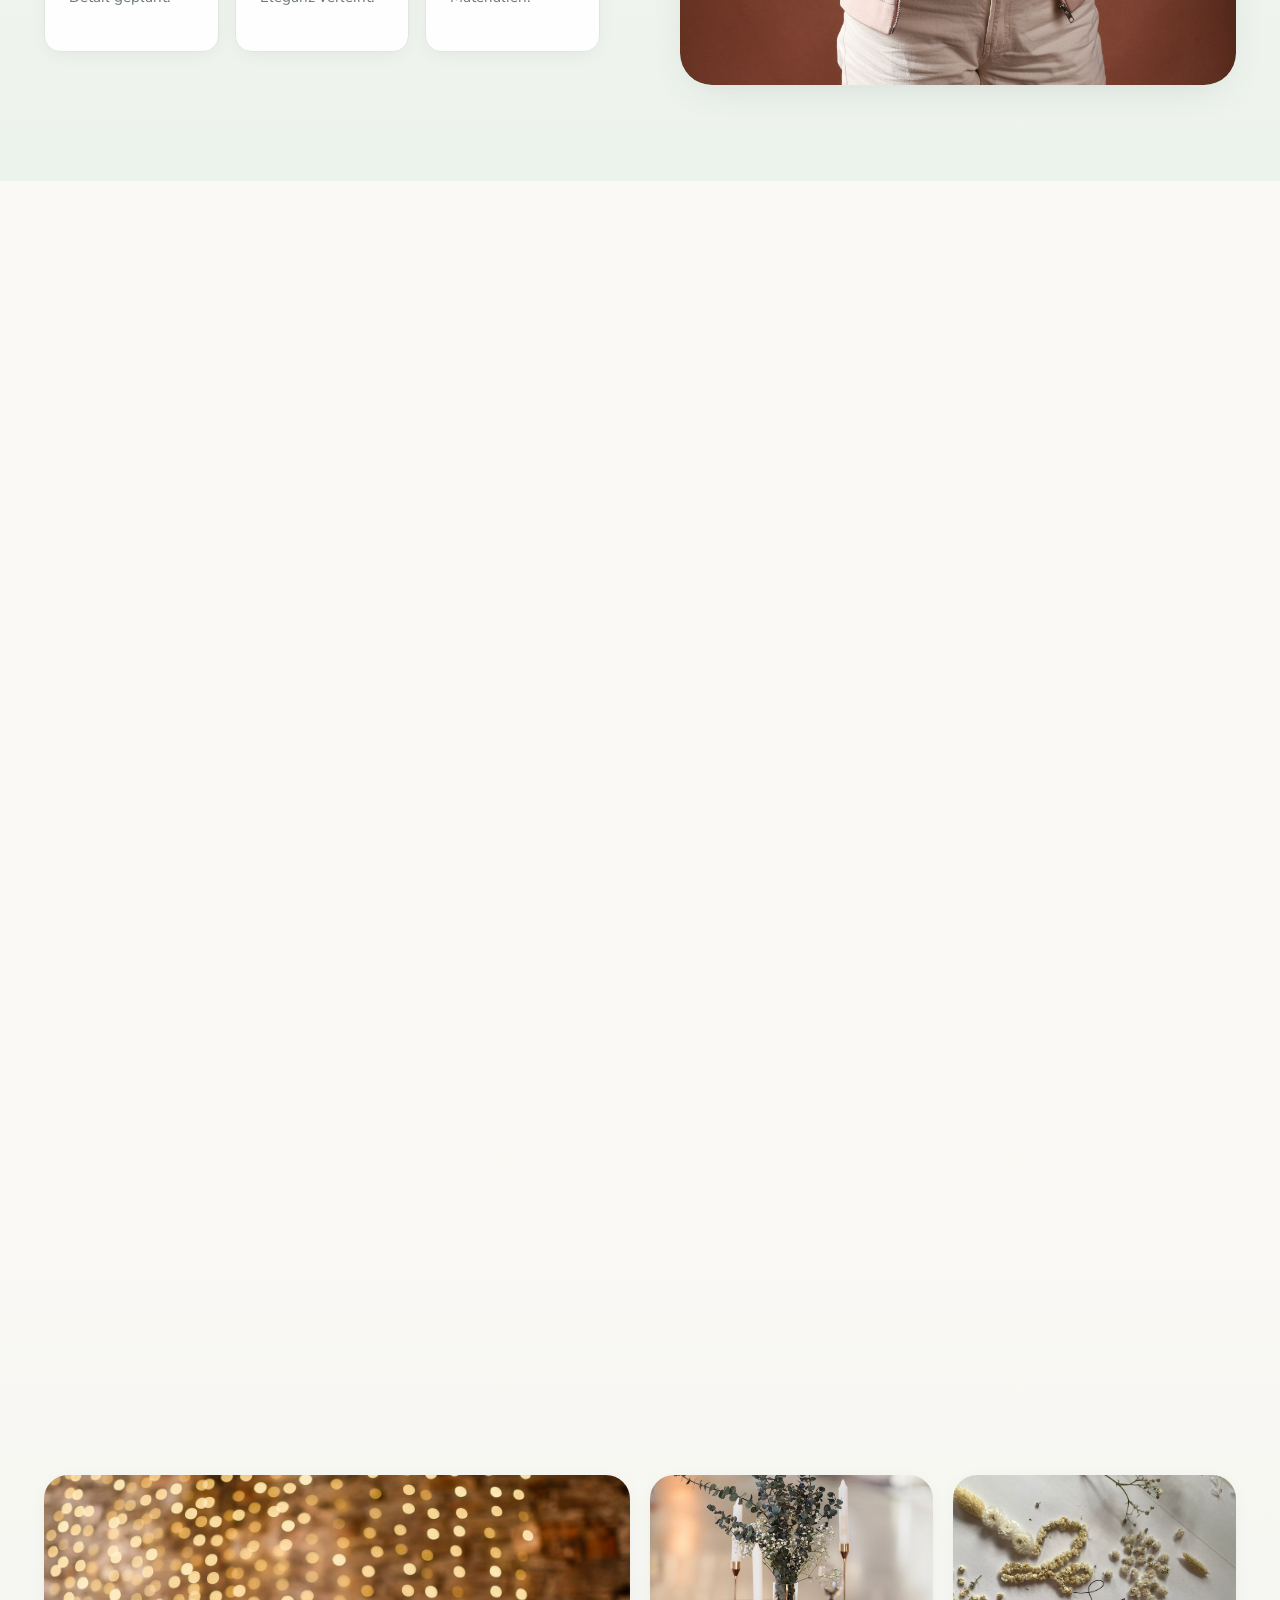
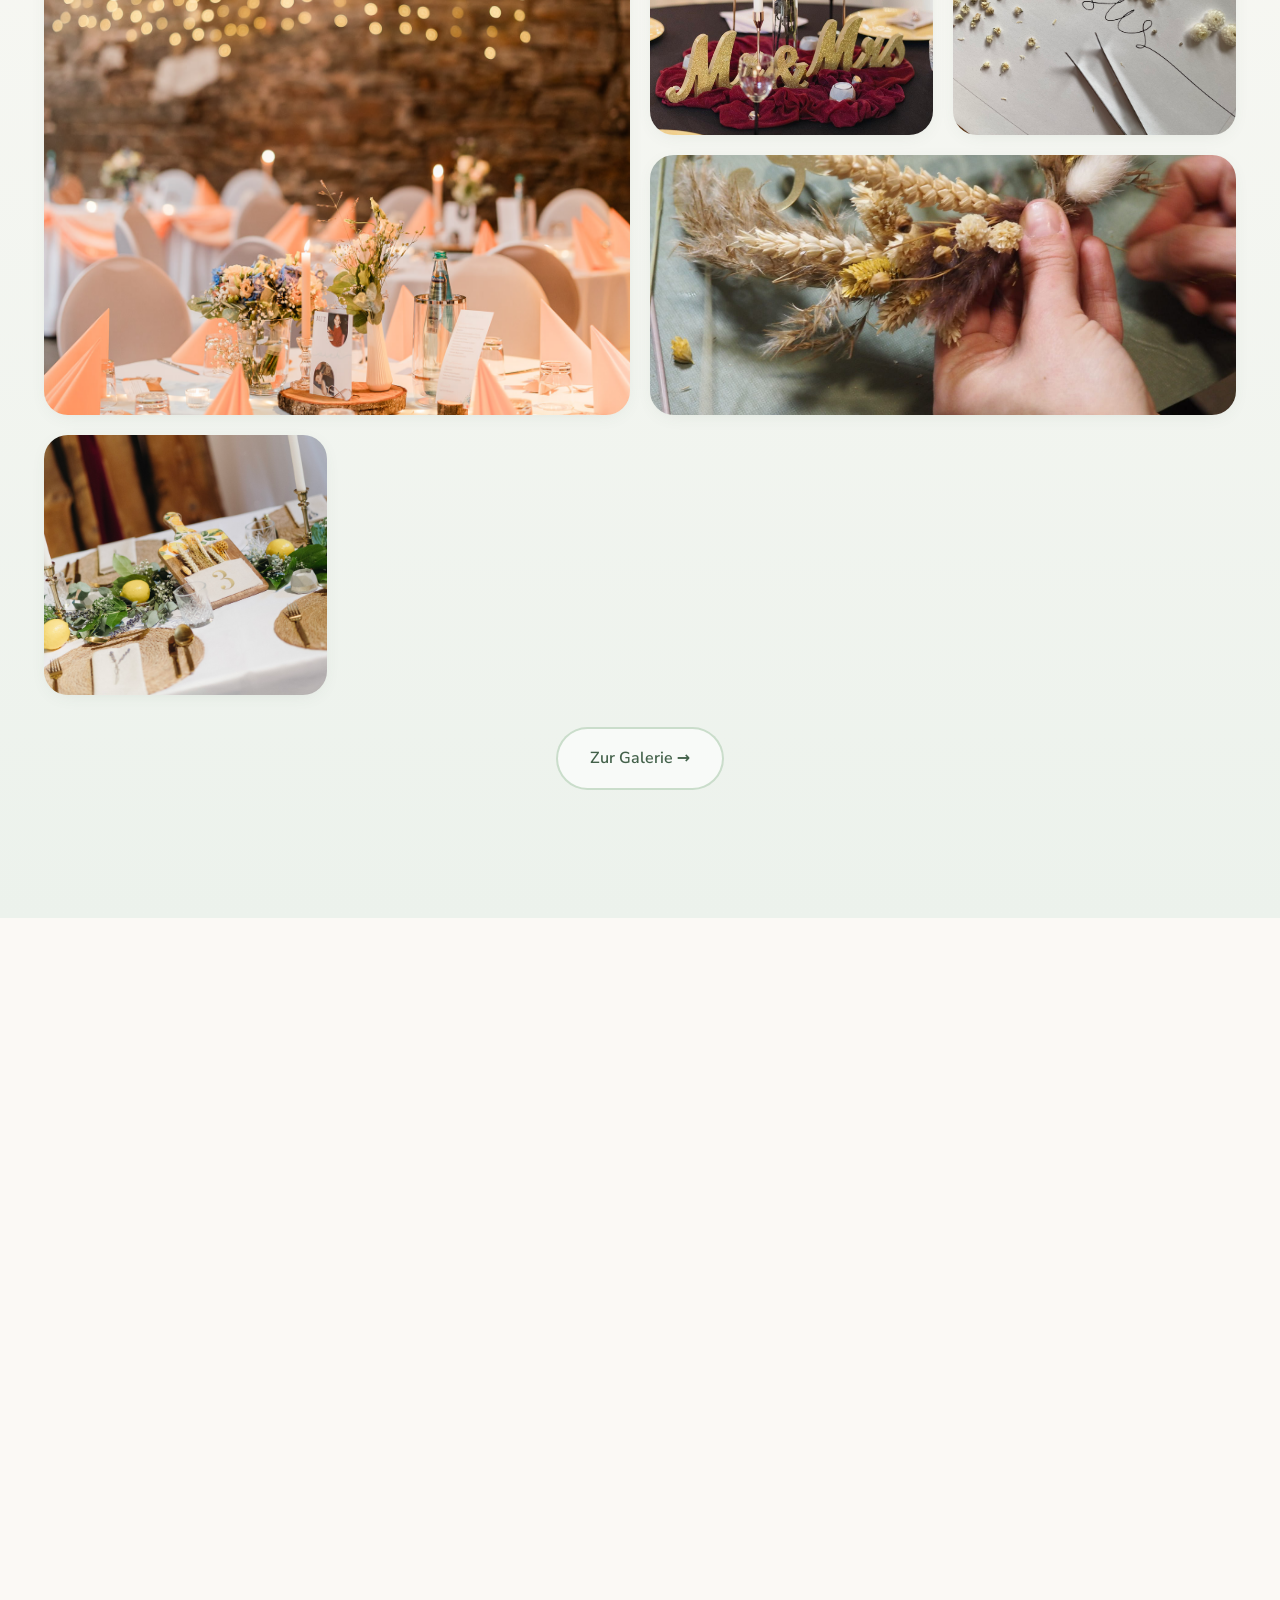
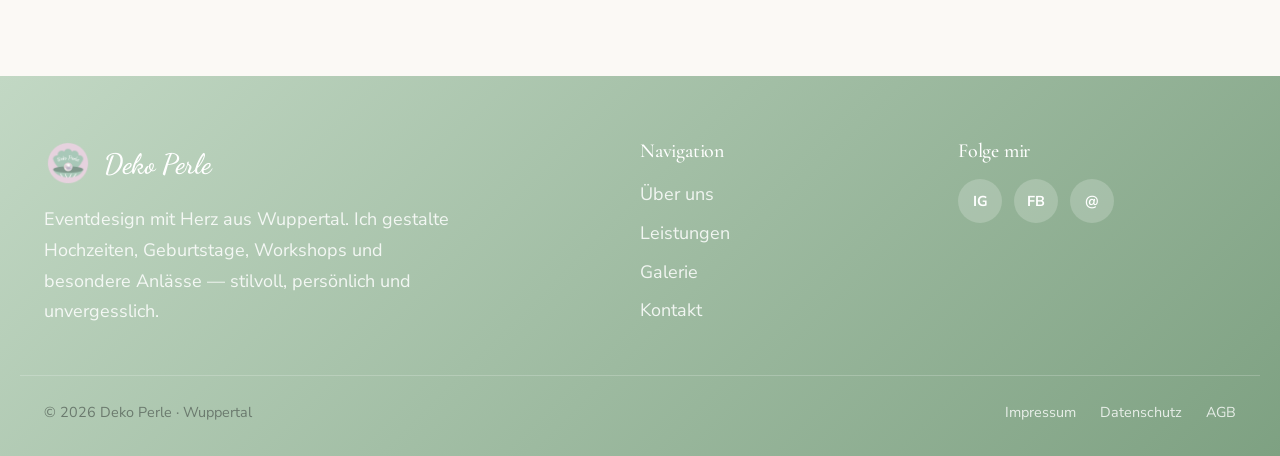
==== commit e78c4a4f: "Change contact form action URL Updated the form action URL for the contact form." ====
--- a/index.html
+++ b/index.html
@@ -236,7 +236,7 @@
         </ul>
       </div>
 
-      <form class="contact-form reveal" id="contactForm" action="https://formspree.io/f/mvzlgyzd" method="POST" novalidate>
+      <form class="contact-form reveal" id="contactForm" action="https://formspree.io/f/xnpanqaw" method="POST" novalidate>
         <div class="form-row">
           <div class="form-group">
             <label for="name">Name</label>
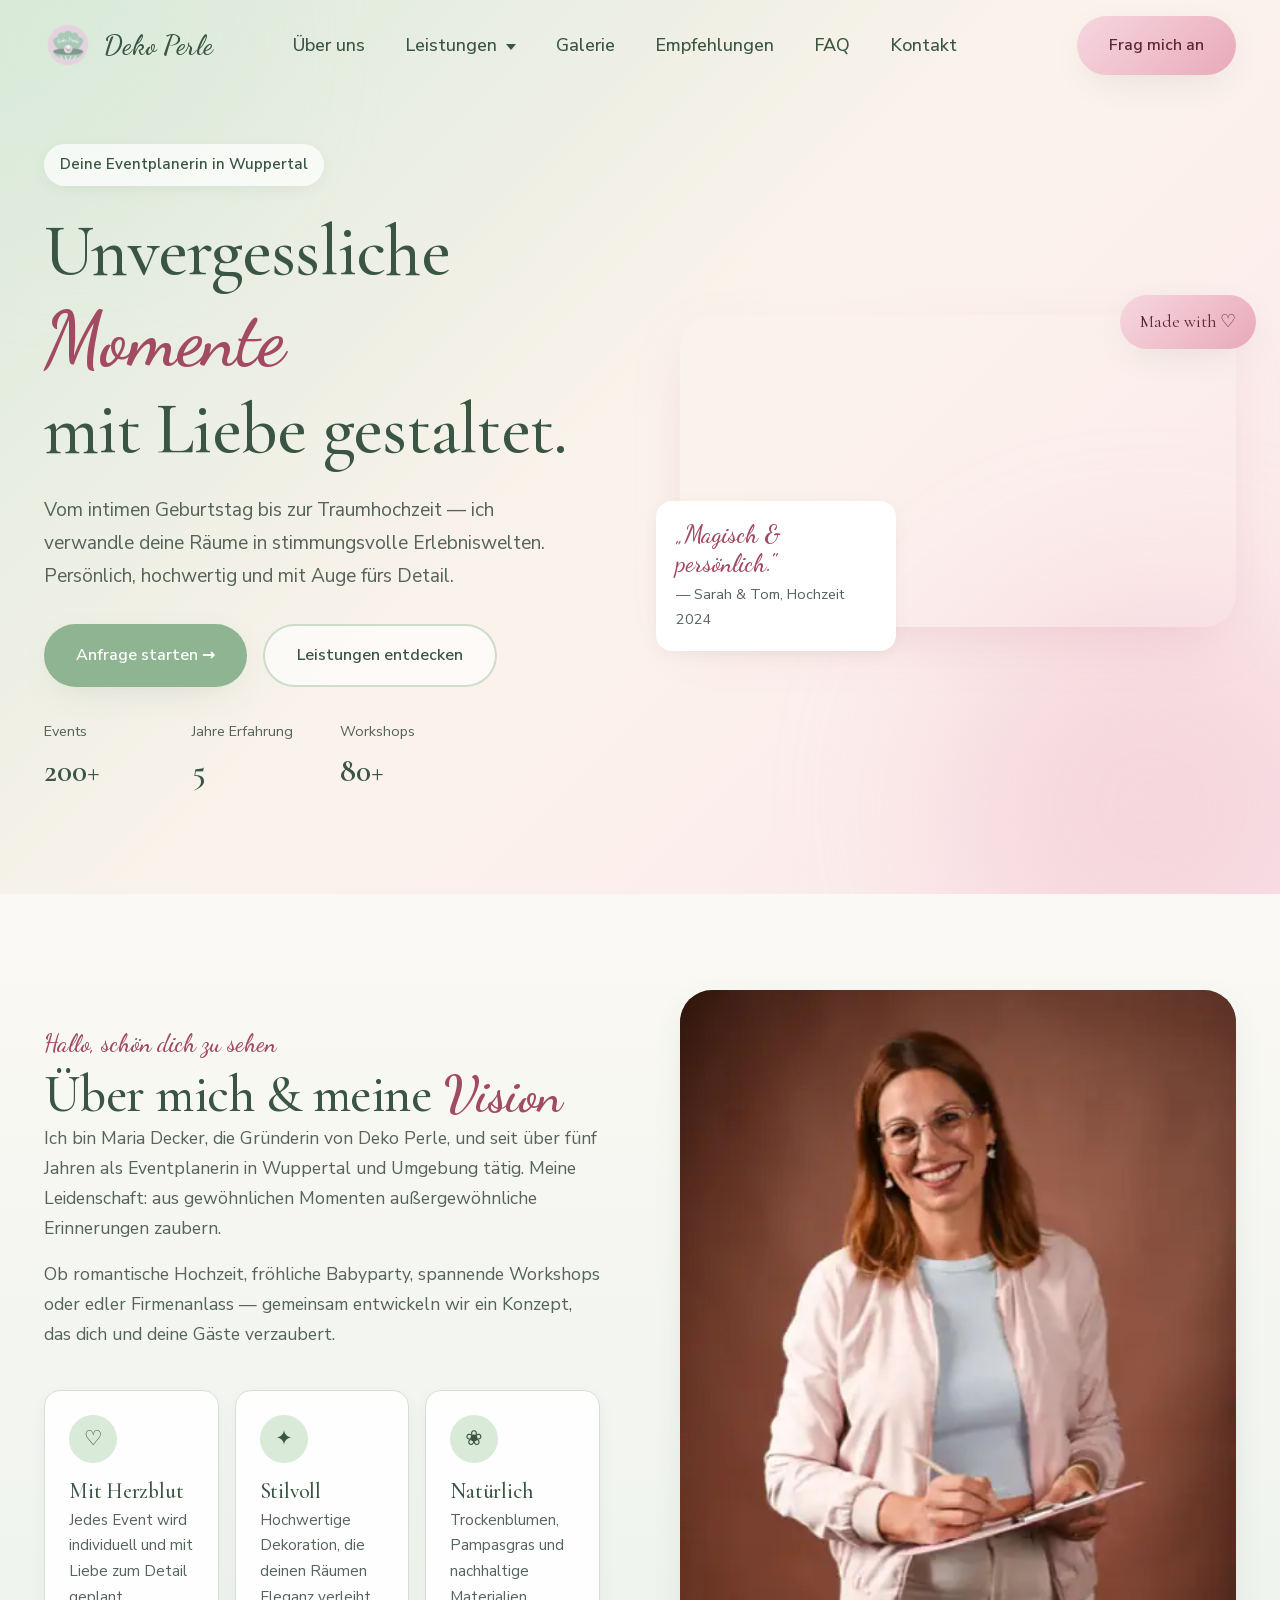
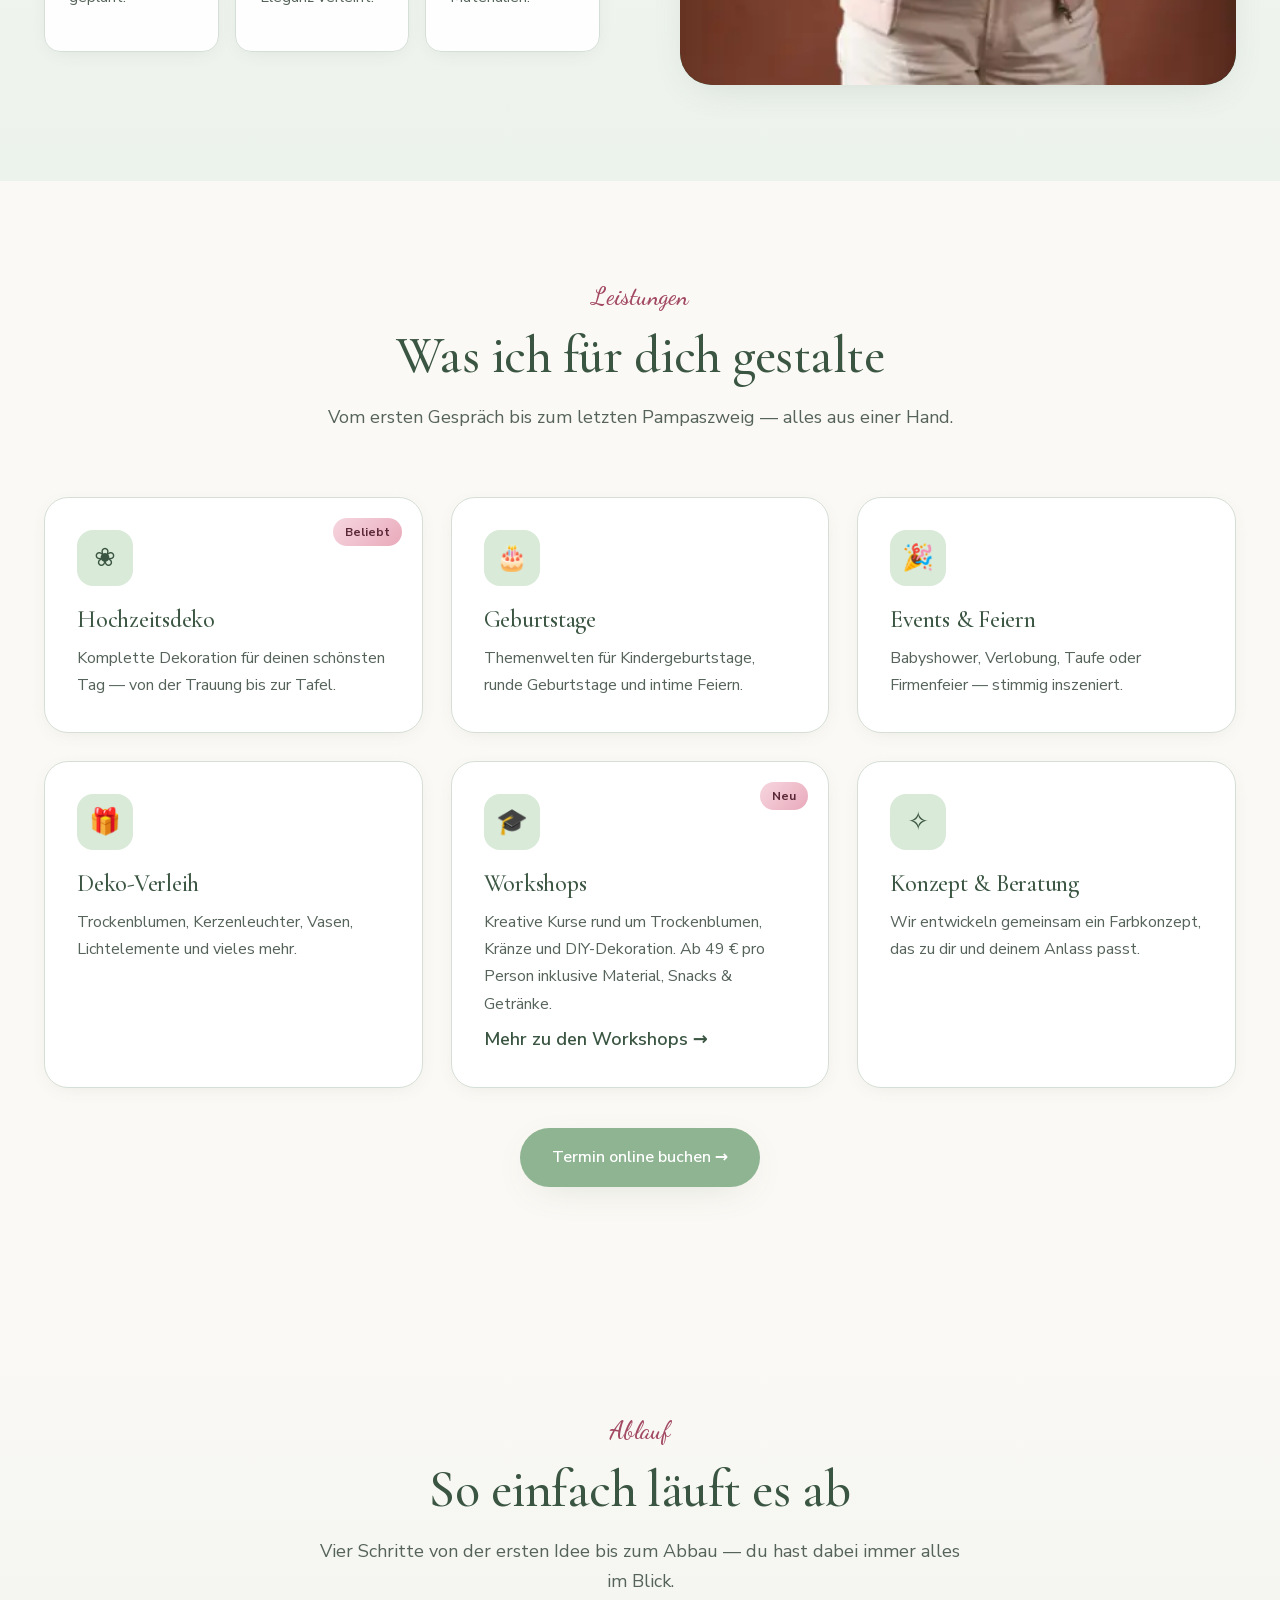
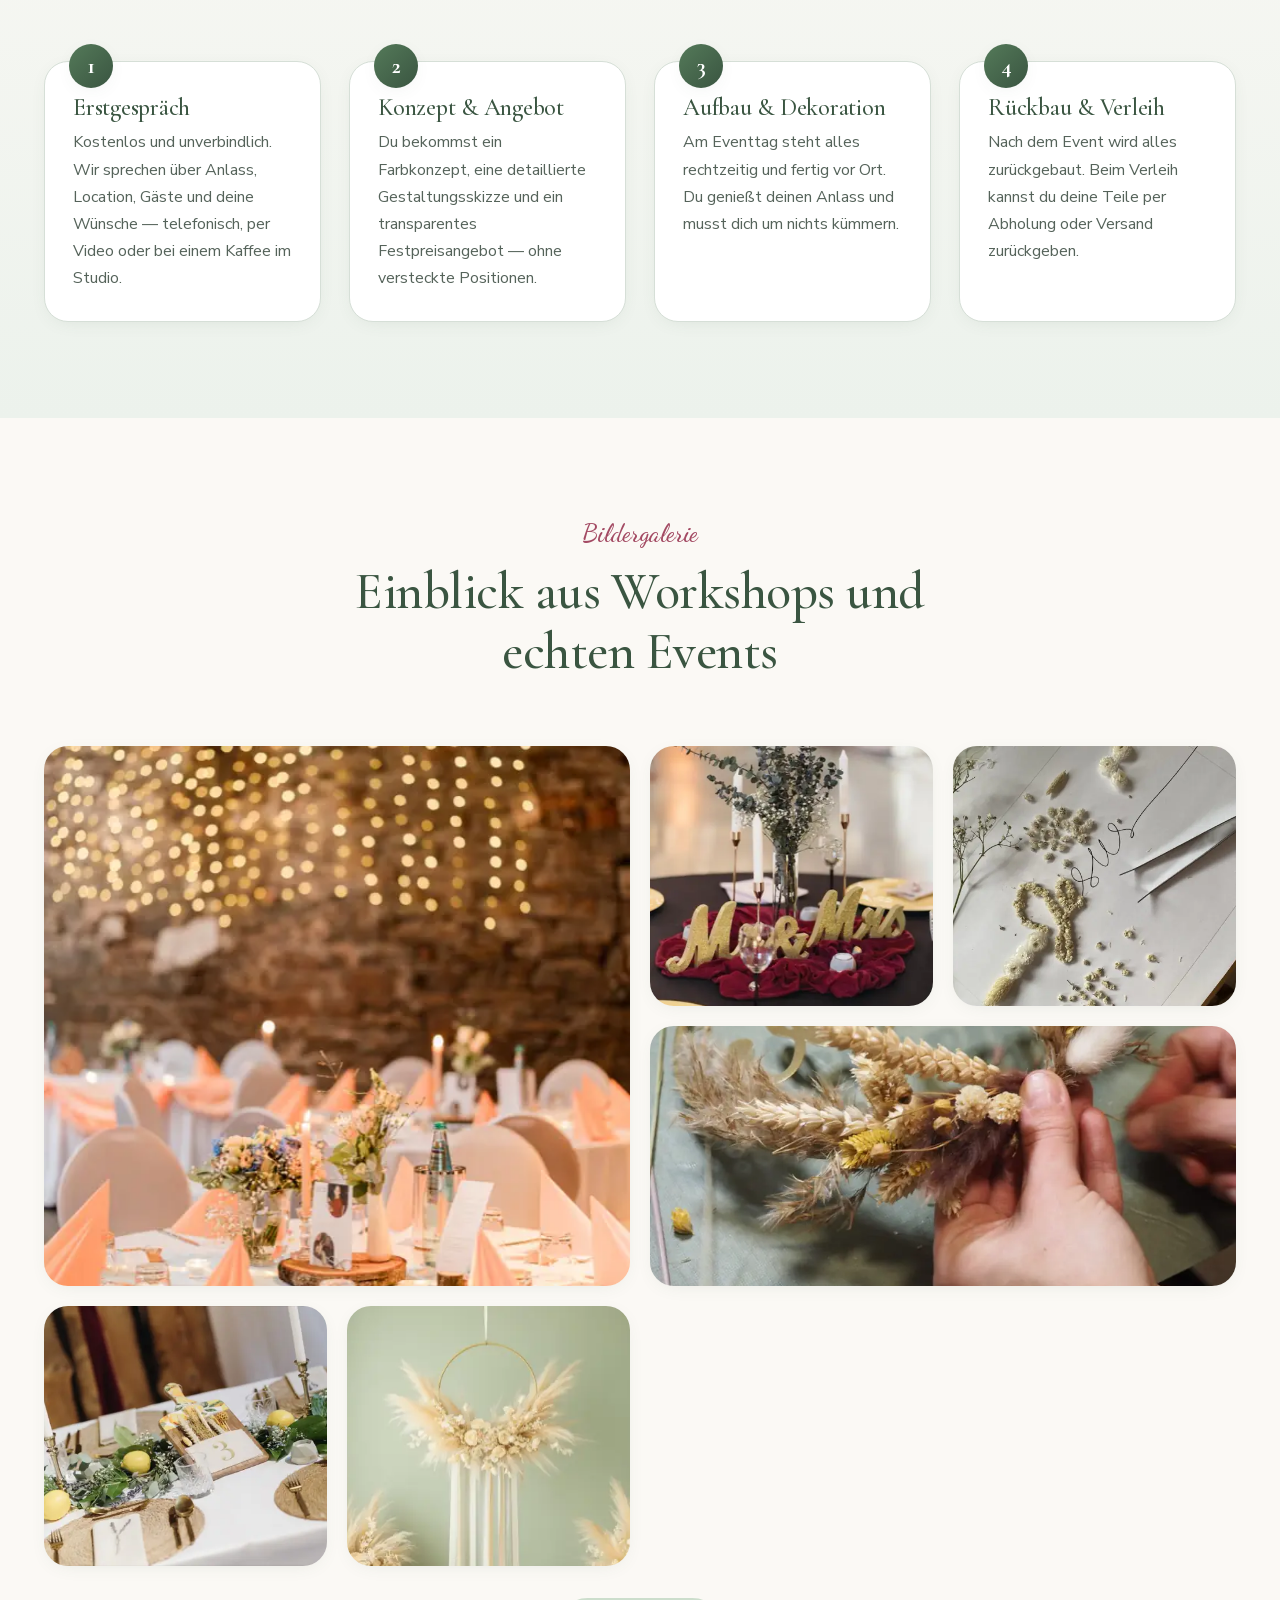
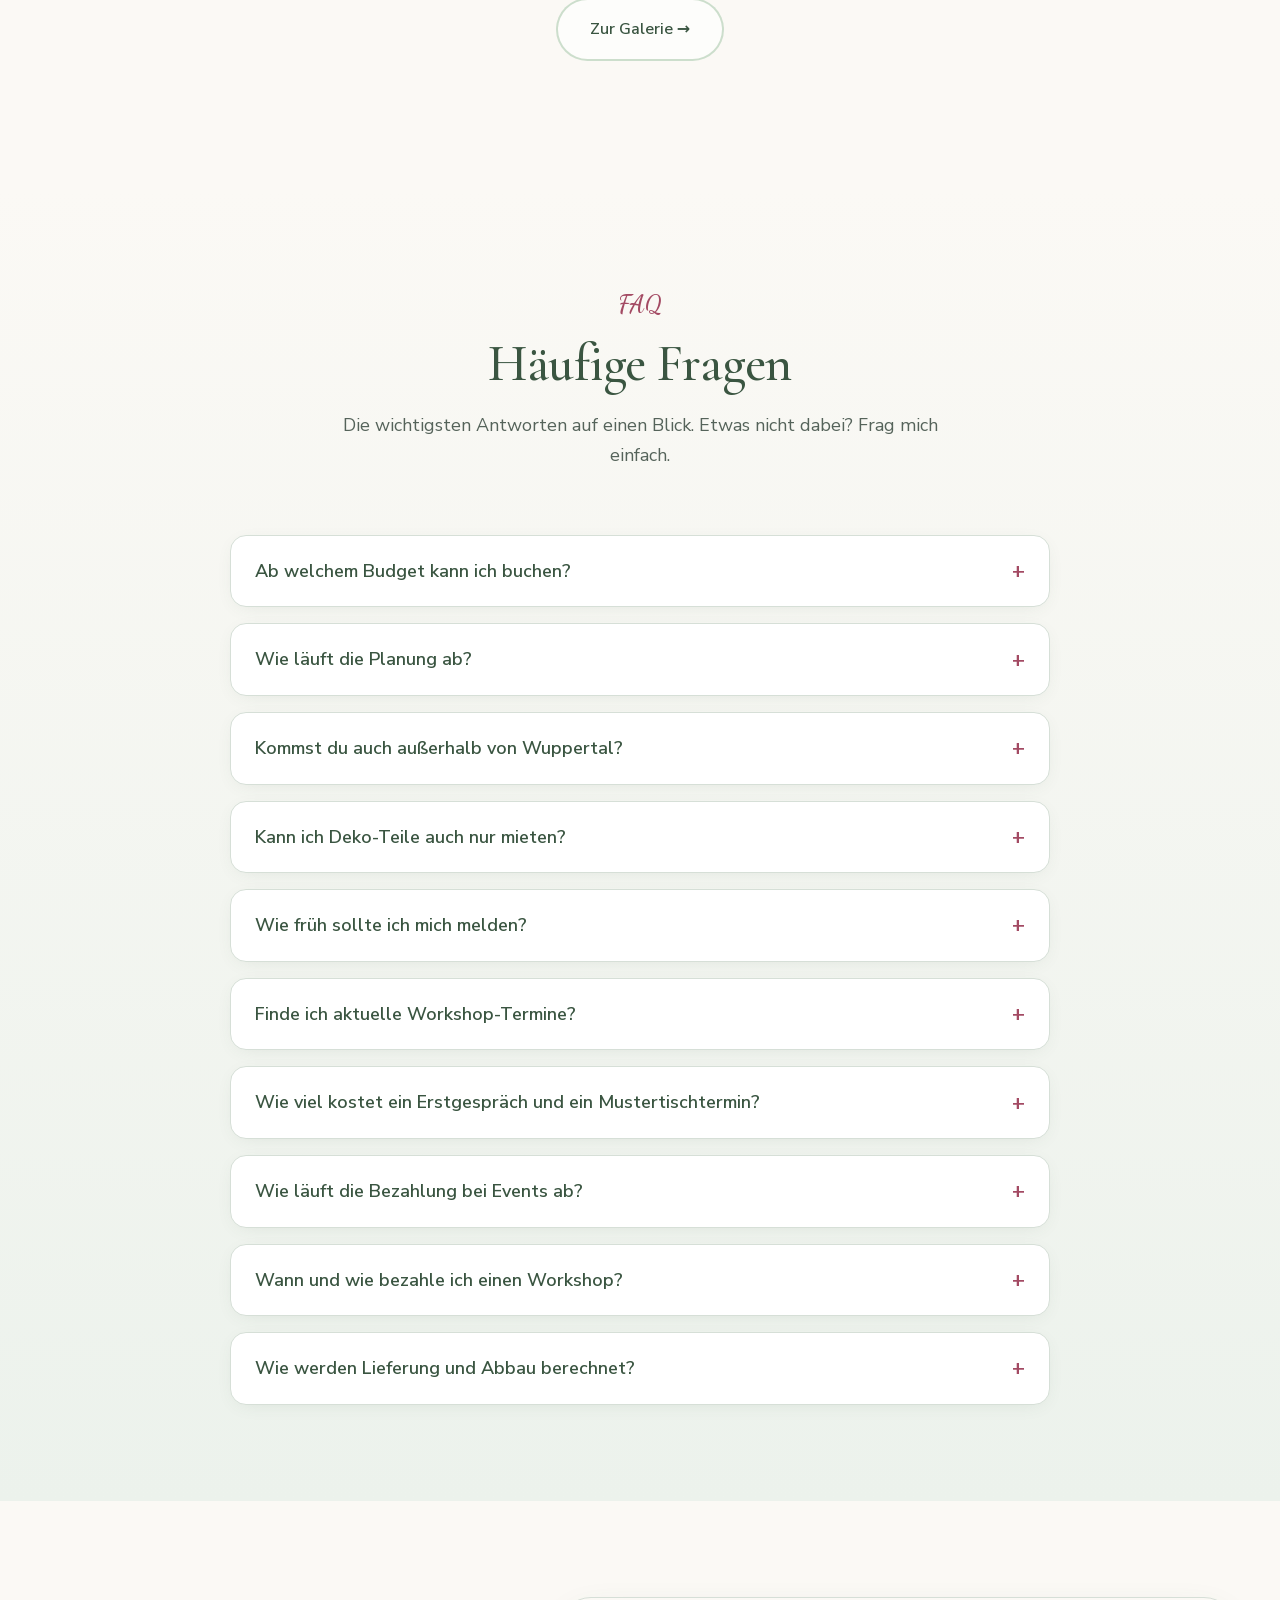
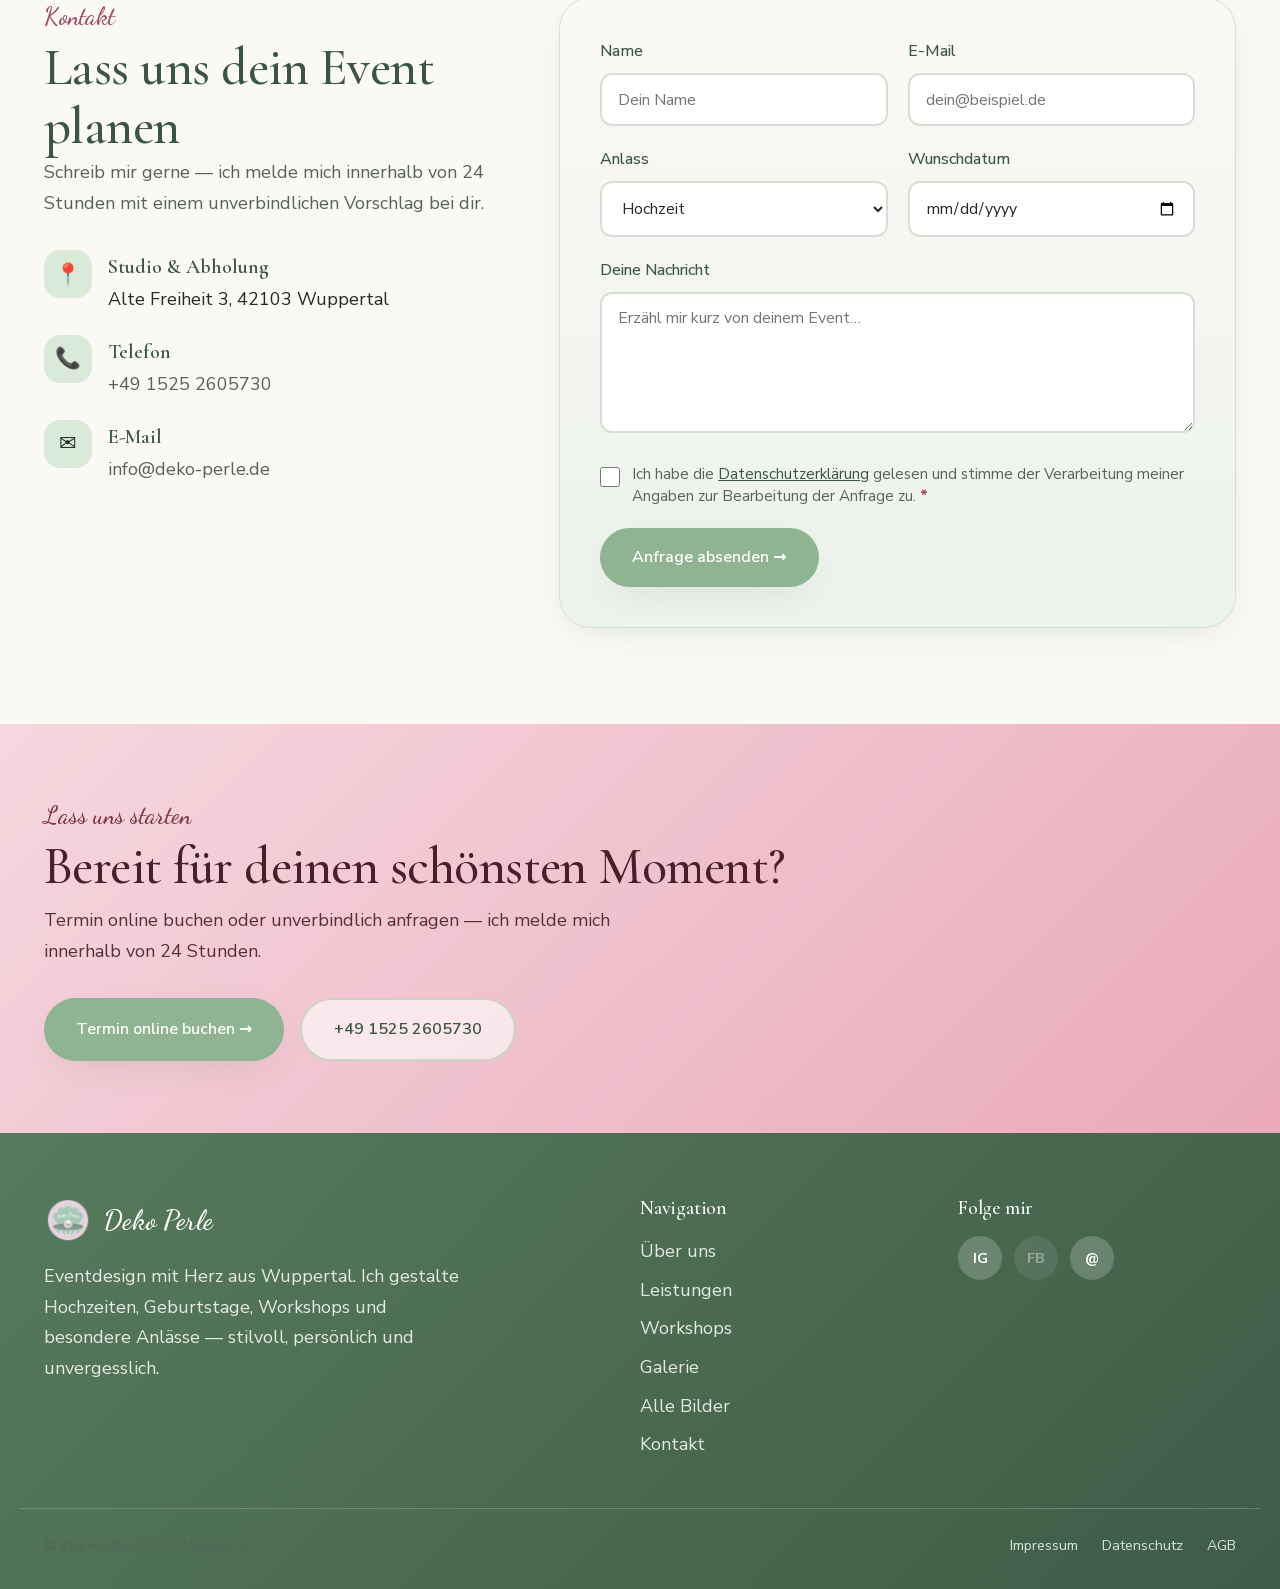
==== commit 73d51780: "Add partner recommendations Co-authored-by: Copilot <223556219+Copilot@users.noreply.github.com>" ====
--- a/index.html
+++ b/index.html
@@ -1,17 +1,87 @@
 <!DOCTYPE html>
-<html lang="de">
+<html lang="de" class="no-js">
 <head>
   <meta charset="UTF-8" />
   <meta name="viewport" content="width=device-width, initial-scale=1.0" />
   <title>Deko Perle · Eventdekoration & Verleih in Wuppertal</title>
-  <meta name="description" content="Deko Perle gestaltet Hochzeiten, Geburtstage und besondere Anlässe in Wuppertal — stilvoll, persönlich und mit Trockenblumen-Liebe." />
-  <link rel="icon" href="assets/logo-perle.png" />
-  <link rel="preconnect" href="https://fonts.googleapis.com" />
-  <link rel="preconnect" href="https://fonts.gstatic.com" crossorigin />
-  <link href="https://fonts.googleapis.com/css2?family=Cormorant+Garamond:wght@400;500;600;700&family=Dancing+Script:wght@500;600;700&family=Nunito+Sans:wght@300;400;500;600;700&display=swap" rel="stylesheet" />
+  <meta name="description" content="Deko Perle gestaltet Hochzeiten, Geburtstage und besondere Anlässe in Wuppertal — stilvoll, persönlich und mit Trockenblumen-Liebe. Deko-Verleih und Workshops." />
+  <link rel="canonical" href="https://www.deko-perle.de/" />
+  <meta name="theme-color" content="#fbf9f5" />
+  <meta name="author" content="Deko Perle" />
+
+  <meta property="og:type" content="website" />
+  <meta property="og:locale" content="de_DE" />
+  <meta property="og:site_name" content="Deko Perle" />
+  <meta property="og:title" content="Deko Perle · Eventdekoration & Verleih in Wuppertal" />
+  <meta property="og:description" content="Hochzeiten, Geburtstage, Firmenevents und Workshops — stilvoll, persönlich und mit Auge fürs Detail. Aus einer Hand in Wuppertal." />
+  <meta property="og:url" content="https://www.deko-perle.de/" />
+  <meta property="og:image" content="https://www.deko-perle.de/assets/img/og-image.jpg" />
+  <meta property="og:image:width" content="1200" />
+  <meta property="og:image:height" content="630" />
+  <meta property="og:image:alt" content="Pampasgras-Kranz mit Trockenblumen von Deko Perle" />
+  <meta name="twitter:card" content="summary_large_image" />
+  <meta name="twitter:title" content="Deko Perle · Eventdekoration & Verleih in Wuppertal" />
+  <meta name="twitter:description" content="Hochzeiten, Geburtstage, Firmenevents und Workshops — aus einer Hand in Wuppertal." />
+  <meta name="twitter:image" content="https://www.deko-perle.de/assets/img/og-image.jpg" />
+
+  <link rel="icon" href="assets/img/favicon-32.png" sizes="32x32" type="image/png" />
+  <link rel="icon" href="assets/logo-perle.png" sizes="48x48" type="image/png" />
+  <link rel="apple-touch-icon" href="assets/img/apple-touch-icon.png" />
+  <link rel="manifest" href="site.webmanifest" />
+
+  <link rel="preload" href="assets/fonts/nunito-sans-var.woff2" as="font" type="font/woff2" crossorigin />
+  <link rel="preload" href="assets/fonts/cormorant-garamond-var.woff2" as="font" type="font/woff2" crossorigin />
+  <link rel="stylesheet" href="assets/fonts/fonts.css" />
+  <link rel="preload" as="image" href="assets/img/hero-pampas-1400.webp" type="image/webp" fetchpriority="high" />
   <link rel="stylesheet" href="styles.css" />
+
+  <script type="application/ld+json">
+  {
+    "@context": "https://schema.org",
+    "@type": "ProfessionalService",
+    "name": "Deko Perle",
+    "description": "Eventdekoration, Deko-Verleih und Workshops in Wuppertal und Umgebung. Hochzeiten, Geburtstage, Babyshower, Firmenfeiern und Trockenblumen-Workshops.",
+    "url": "https://www.deko-perle.de/",
+    "logo": "https://www.deko-perle.de/assets/logo-perle.png",
+    "image": "https://www.deko-perle.de/assets/img/og-image.jpg",
+    "telephone": "+49 1525 2605730",
+    "email": "info@deko-perle.de",
+    "priceRange": "€€",
+    "currenciesAccepted": "EUR",
+    "founder": { "@type": "Person", "name": "Maria Decker" },
+    "address": {
+      "@type": "PostalAddress",
+      "streetAddress": "Meininger Str. 53",
+      "postalCode": "42389",
+      "addressLocality": "Wuppertal",
+      "addressCountry": "DE"
+    },
+    "areaServed": [
+      { "@type": "City", "name": "Wuppertal" },
+      { "@type": "AdministrativeArea", "name": "Nordrhein-Westfalen" }
+    ],
+    "availableLanguage": ["de"],
+    "sameAs": ["https://www.instagram.com/deko_perle_/"],
+    "hasOfferCatalog": {
+      "@type": "OfferCatalog",
+      "name": "Leistungen",
+      "itemListElement": [
+        { "@type": "Offer", "itemOffered": { "@type": "Service", "name": "Hochzeitsdeko" } },
+        { "@type": "Offer", "itemOffered": { "@type": "Service", "name": "Geburtstags- und Babyshower-Dekoration" } },
+        { "@type": "Offer", "itemOffered": { "@type": "Service", "name": "Event- und Firmendekoration" } },
+        { "@type": "Offer", "itemOffered": { "@type": "Service", "name": "Deko-Verleih" } },
+        { "@type": "Offer", "itemOffered": { "@type": "Service", "name": "Trockenblumen-Workshops" } },
+        { "@type": "Offer", "itemOffered": { "@type": "Service", "name": "Farbkonzept & Beratung" } }
+      ]
+    }
+  }
+  </script>
+
+  <script src="script.js" defer></script>
 </head>
 <body>
+
+  <a class="skip-link" href="#main">Zum Inhalt springen</a>
 
   <!-- ========== NAVBAR ========== -->
   <header class="navbar" id="navbar">
@@ -23,19 +93,34 @@
 
       <ul class="nav-links" id="navLinks">
         <li><a href="#ueber-uns">Über uns</a></li>
-        <li><a href="#leistungen">Leistungen</a></li>
+        <li class="has-sub">
+          <a href="#leistungen" aria-haspopup="true" aria-expanded="false">Leistungen <span class="caret" aria-hidden="true"></span></a>
+          <ul class="submenu">
+            <li><a href="#hochzeiten">Hochzeiten</a></li>
+            <li><a href="#geburtstage">Geburtstage</a></li>
+            <li><a href="#events">Events &amp; Feiern</a></li>
+            <li><a href="workshops.html">Workshops</a></li>
+            <li><a href="#verleih">Deko-Verleih</a></li>
+            <li><a href="#konzept">Konzept &amp; Beratung</a></li>
+          </ul>
+        </li>
         <li><a href="#galerie">Galerie</a></li>
+        <li><a href="empfehlungen.html">Empfehlungen</a></li>
+        <li><a href="#faq">FAQ</a></li>
         <li><a href="#kontakt">Kontakt</a></li>
+        <li><a href="https://dekoperle.simplybook.it/v2/#book" class="btn btn-rose nav-cta-mobile" rel="noopener">Frag mich an</a></li>
       </ul>
 
-      <a href="https://dekoperle.simplybook.it/v2/#book" class="btn btn-rose nav-cta">📞 Frag mich an</a>
-
-      <button class="nav-toggle" id="navToggle" aria-label="Menü öffnen" aria-expanded="false">
+      <a href="https://dekoperle.simplybook.it/v2/#book" class="btn btn-rose nav-cta" rel="noopener">Frag mich an</a>
+
+      <button class="nav-toggle" id="navToggle" aria-label="Menü öffnen" aria-expanded="false" aria-controls="navLinks">
         <span></span><span></span><span></span>
       </button>
     </nav>
   </header>
 
+<main id="main">
+
   <!-- ========== HERO ========== -->
   <section id="top" class="hero">
     <div class="blob blob-1" aria-hidden="true"></div>
@@ -43,7 +128,7 @@
 
     <div class="container hero-grid">
       <div class="hero-text reveal">
-        <span class="chip">✨ Deine Eventplanerin in Wuppertal</span>
+        <span class="chip">Deine Eventplanerin in Wuppertal</span>
         <h1>
           Unvergessliche
           <span class="script accent">Momente</span>
@@ -67,14 +152,20 @@
 
       <div class="hero-media reveal">
         <div class="hero-img-wrap">
-          <!-- Platzhalter: hier kommt das Originalbild von deko-perle.de hin -->
-          <img src="assets/hero-pampas.jpg" alt="Pampasgras-Kranz mit Trockenblumen für Hochzeitsdekoration" width="1536" height="1024" />
+          <picture>
+            <source type="image/webp"
+              srcset="assets/img/hero-pampas-800.webp 800w, assets/img/hero-pampas-1400.webp 1400w"
+              sizes="(min-width: 1024px) 46vw, 92vw" />
+            <img src="assets/img/hero-pampas-1400.jpg"
+              alt="Pampasgras-Kranz mit Trockenblumen für Hochzeitsdekoration"
+              width="1400" height="787" fetchpriority="high" decoding="async" />
+          </picture>
         </div>
         <div class="quote-card">
-          <p class="script quote">„Magisch & persönlich."</p>
-          <p class="quote-author">— Sarah & Tom, Hochzeit 2024</p>
-        </div>
-        <div class="badge-card">Made with ♡</div>
+          <p class="script quote">„Magisch &amp; persönlich."</p>
+          <p class="quote-author">— Sarah &amp; Tom, Hochzeit 2024</p>
+        </div>
+        <div class="badge-card" aria-hidden="true">Made with ♡</div>
       </div>
     </div>
   </section>
@@ -84,39 +175,46 @@
     <div class="container about-grid">
       <div class="reveal">
         <span class="script eyebrow">Hallo, schön dich zu sehen</span>
-        <h2>Über mich & meine <em class="script accent">Vision</em></h2>
+        <h2>Über mich &amp; meine <em class="script accent">Vision</em></h2>
         <p>
-          Ich bin die Gründerin von Deko Perle und seit über fünf Jahren als Eventplanerin
-          in Wuppertal und Umgebung tätig. Meine Leidenschaft: aus gewöhnlichen Momenten
-          außergewöhnliche Erinnerungen zaubern.
+          Ich bin Maria Decker, die Gründerin von Deko Perle, und seit über fünf Jahren als
+          Eventplanerin in Wuppertal und Umgebung tätig. Meine Leidenschaft: aus gewöhnlichen
+          Momenten außergewöhnliche Erinnerungen zaubern.
         </p>
         <p>
-          Ob romantische Hochzeit, fröhliche Babyparty, spannende Workshops oder edler Firmenanlass — gemeinsam
-          entwickeln wir ein Konzept, das dich und deine Gäste verzaubert.
+          Ob romantische Hochzeit, fröhliche Babyparty, spannende Workshops oder edler Firmenanlass —
+          gemeinsam entwickeln wir ein Konzept, das dich und deine Gäste verzaubert.
         </p>
 
         <div class="values">
           <article class="value-card">
-            <div class="value-icon">♡</div>
+            <div class="value-icon" aria-hidden="true">♡</div>
             <h3>Mit Herzblut</h3>
             <p>Jedes Event wird individuell und mit Liebe zum Detail geplant.</p>
           </article>
           <article class="value-card">
-            <div class="value-icon">✦</div>
+            <div class="value-icon" aria-hidden="true">✦</div>
             <h3>Stilvoll</h3>
             <p>Hochwertige Dekoration, die deinen Räumen Eleganz verleiht.</p>
           </article>
           <article class="value-card">
-            <div class="value-icon">❀</div>
+            <div class="value-icon" aria-hidden="true">❀</div>
             <h3>Natürlich</h3>
             <p>Trockenblumen, Pampasgras und nachhaltige Materialien.</p>
           </article>
         </div>
       </div>
 
-      <div class="about-visual reveal" aria-hidden="true">
+      <div class="about-visual reveal">
         <div class="about-card">
-        <img src="assets/portrait_maria.jpg" alt="..." class="about-img">
+          <picture>
+            <source type="image/webp"
+              srcset="assets/img/portrait-maria-600.webp 600w, assets/img/portrait-maria-800.webp 800w, assets/img/portrait-maria-1400.webp 1400w"
+              sizes="(min-width: 1024px) 46vw, 92vw" />
+            <img src="assets/img/portrait-maria-1400.jpg" class="about-img"
+              alt="Maria Decker, Inhaberin von Deko Perle"
+              width="934" height="1400" loading="lazy" decoding="async" />
+          </picture>
         </div>
       </div>
     </div>
@@ -132,44 +230,83 @@
       </div>
 
       <div class="services-grid">
-        <article class="service-card reveal">
+        <article class="service-card reveal" id="hochzeiten">
           <span class="tag">Beliebt</span>
-          <div class="service-icon">❀</div>
+          <div class="service-icon" aria-hidden="true">❀</div>
           <h3>Hochzeitsdeko</h3>
           <p>Komplette Dekoration für deinen schönsten Tag — von der Trauung bis zur Tafel.</p>
         </article>
-        <article class="service-card reveal">
-          <div class="service-icon">🎂</div>
+        <article class="service-card reveal" id="geburtstage">
+          <div class="service-icon" aria-hidden="true">🎂</div>
           <h3>Geburtstage</h3>
           <p>Themenwelten für Kindergeburtstage, runde Geburtstage und intime Feiern.</p>
         </article>
-        <article class="service-card reveal">
-          <div class="service-icon">🎉</div>
-          <h3>Events & Feiern</h3>
+        <article class="service-card reveal" id="events">
+          <div class="service-icon" aria-hidden="true">🎉</div>
+          <h3>Events &amp; Feiern</h3>
           <p>Babyshower, Verlobung, Taufe oder Firmenfeier — stimmig inszeniert.</p>
         </article>
-        <article class="service-card reveal">
-          <div class="service-icon">🎁</div>
+        <article class="service-card reveal" id="verleih">
+          <div class="service-icon" aria-hidden="true">🎁</div>
           <h3>Deko-Verleih</h3>
           <p>Trockenblumen, Kerzenleuchter, Vasen, Lichtelemente und vieles mehr.</p>
         </article>
-        <article class="service-card reveal">
+        <article class="service-card reveal" id="workshops">
           <span class="tag">Neu</span>
-          <div class="service-icon">🎓</div>
+          <div class="service-icon" aria-hidden="true">🎓</div>
           <h3>Workshops</h3>
-          <p>Kreative Kurse rund um Trockenblumen, Kränze und DIY-Dekoration.</p>
+          <p>Kreative Kurse rund um Trockenblumen, Kränze und DIY-Dekoration. Ab 49 € pro Person inklusive Material, Snacks &amp; Getränke.</p>
+          <a class="service-link" href="workshops.html">Mehr zu den Workshops →</a>
         </article>
-        <article class="service-card reveal">
-          <div class="service-icon">✨</div>
-          <h3>Konzept & Beratung</h3>
+        <article class="service-card reveal" id="konzept">
+          <div class="service-icon" aria-hidden="true">✧</div>
+          <h3>Konzept &amp; Beratung</h3>
           <p>Wir entwickeln gemeinsam ein Farbkonzept, das zu dir und deinem Anlass passt.</p>
         </article>
       </div>
+
+      <div class="btn-row reveal" style="justify-content:center; margin-top:2.5rem;">
+        <a href="https://dekoperle.simplybook.it/v2/#book" class="btn btn-primary" rel="noopener">Termin online buchen →</a>
+      </div>
+    </div>
+  </section>
+
+  <!-- ========== ABLAUF ========== -->
+  <section id="ablauf" class="section soft">
+    <div class="container">
+      <div class="section-head reveal">
+        <span class="script eyebrow">Ablauf</span>
+        <h2>So einfach läuft es ab</h2>
+        <p>Vier Schritte von der ersten Idee bis zum Abbau — du hast dabei immer alles im Blick.</p>
+      </div>
+
+      <ol class="steps">
+        <li class="step reveal">
+          <span class="step-num" aria-hidden="true">1</span>
+          <h3>Erstgespräch</h3>
+          <p>Kostenlos und unverbindlich. Wir sprechen über Anlass, Location, Gäste und deine Wünsche — telefonisch, per Video oder bei einem Kaffee im Studio.</p>
+        </li>
+        <li class="step reveal">
+          <span class="step-num" aria-hidden="true">2</span>
+          <h3>Konzept &amp; Angebot</h3>
+          <p>Du bekommst ein Farbkonzept, eine detaillierte Gestaltungsskizze und ein transparentes Festpreisangebot — ohne versteckte Positionen.</p>
+        </li>
+        <li class="step reveal">
+          <span class="step-num" aria-hidden="true">3</span>
+          <h3>Aufbau &amp; Dekoration</h3>
+          <p>Am Eventtag steht alles rechtzeitig und fertig vor Ort. Du genießt deinen Anlass und musst dich um nichts kümmern.</p>
+        </li>
+        <li class="step reveal">
+          <span class="step-num" aria-hidden="true">4</span>
+          <h3>Rückbau &amp; Verleih</h3>
+          <p>Nach dem Event wird alles zurückgebaut. Beim Verleih kannst du deine Teile per Abholung oder Versand zurückgeben.</p>
+        </li>
+      </ol>
     </div>
   </section>
 
   <!-- ========== GALERIE ========== -->
-  <section id="galerie" class="section soft">
+  <section id="galerie" class="section">
     <div class="container">
       <div class="section-head reveal">
         <span class="script eyebrow">Bildergalerie</span>
@@ -177,35 +314,127 @@
       </div>
 
       <div class="gallery">
-        <!-- Platzhalter: tausche src="..." gegen Originalbilder von deko-perle.de -->
         <figure class="g-item g-large">
-          <img src="assets/gallery-table.jpeg" alt="Festlich gedeckte Hochzeitstafel mit Kerzen und Blumen" loading="lazy" />
+          <picture>
+            <source type="image/webp" srcset="assets/img/index-hochzeitstafel-pink-600.webp 600w, assets/img/index-hochzeitstafel-pink-800.webp 800w, assets/img/index-hochzeitstafel-pink-1400.webp 1400w" sizes="(min-width: 768px) 50vw, 100vw" />
+            <img src="assets/img/index-hochzeitstafel-pink-1400.jpg" alt="Festlich gedeckte Hochzeitstafel mit Kerzen und Blumen im pinken Stil" width="933" height="1400" loading="lazy" decoding="async" />
+          </picture>
           <figcaption>Hübsch gedeckte Hochzeitsdeko im pinken Stil</figcaption>
         </figure>
         <figure class="g-item">
-          <img src="assets/gallery-mrs-ms.jpeg" alt="Dekoration für Hochzeiten - nach Deinem Stil" loading="lazy" />
+          <picture>
+            <source type="image/webp" srcset="assets/img/index-deko-nach-stil-600.webp 600w, assets/img/index-deko-nach-stil-800.webp 800w, assets/img/index-deko-nach-stil-1400.webp 1400w" sizes="(min-width: 768px) 25vw, 50vw" />
+            <img src="assets/img/index-deko-nach-stil-1400.jpg" alt="Hochzeitsdeko im individuellen Stil des Paares" width="932" height="1400" loading="lazy" decoding="async" />
+          </picture>
           <figcaption>Individuelle Gestaltung bei jedem Event</figcaption>
         </figure>
         <figure class="g-item">
-          <img src="assets/gallery-trockensachen.jpeg" alt="Kreiere deine Eigenen Trockengemälde" loading="lazy" />
-          <figcaption>Selbstgemachte Trockengemälde - Lasse deiner Kreativität freien Lauf</figcaption>
+          <picture>
+            <source type="image/webp" srcset="assets/img/index-trockengemaelde-600.webp 600w, assets/img/index-trockengemaelde-800.webp 800w, assets/img/index-trockengemaelde-1400.webp 1400w" sizes="(min-width: 768px) 25vw, 50vw" />
+            <img src="assets/img/index-trockengemaelde-1400.jpg" alt="Selbstgestaltetes Trockengemälde auf Leinwand" width="1400" height="1050" loading="lazy" decoding="async" />
+          </picture>
+          <figcaption>Selbstgemachte Trockengemälde — deiner Kreativität freien Lauf</figcaption>
         </figure>
         <figure class="g-item g-wide">
-          <img src="assets/gallery-trockenblumen.jpeg" alt="Workshop: Trockenblumensträuße werden gebunden" loading="lazy" />
+          <picture>
+            <source type="image/webp" srcset="assets/img/index-workshop-trockenblumen-600.webp 600w, assets/img/index-workshop-trockenblumen-800.webp 800w, assets/img/index-workshop-trockenblumen-1400.webp 1400w" sizes="(min-width: 768px) 50vw, 100vw" />
+            <img src="assets/img/index-workshop-trockenblumen-1400.jpg" alt="Trockenblumensträuße werden im Workshop von Hand gebunden" width="1400" height="1050" loading="lazy" decoding="async" />
+          </picture>
           <figcaption>Trockenblumen-Workshop</figcaption>
         </figure>
-        <fi.gure class="g-item">
-          <img src="assets/gallery-hochzeit.jpeg" alt="Beleuchtete LOVE-Buchstaben als Hochzeitskulisse" loading="lazy" />
-          <figcaption>Geburtstagsdekorationen</figcaption>
+        <figure class="g-item">
+          <picture>
+            <source type="image/webp" srcset="assets/img/index-love-buchstaben-600.webp 600w, assets/img/index-love-buchstaben-800.webp 800w, assets/img/index-love-buchstaben-1400.webp 1400w" sizes="(min-width: 768px) 25vw, 50vw" />
+            <img src="assets/img/index-love-buchstaben-1400.jpg" alt="Beleuchtete LOVE-Buchstaben als Hochzeitskulisse" width="1400" height="933" loading="lazy" decoding="async" />
+          </picture>
+          <figcaption>Romantische Hochzeitskulisse</figcaption>
         </figure>
         <figure class="g-item">
-          <img src="assets/hero-pampas.jpg" alt="Pampasgras-Kranz im goldenen Ring" loading="lazy" />
+          <picture>
+            <source type="image/webp" srcset="assets/img/hero-pampas-600.webp 600w, assets/img/hero-pampas-800.webp 800w, assets/img/hero-pampas-1400.webp 1400w" sizes="(min-width: 768px) 25vw, 50vw" />
+            <img src="assets/img/hero-pampas-1400.jpg" alt="Pampasgras-Kranz im goldenen Ring" width="1400" height="787" loading="lazy" decoding="async" />
+          </picture>
           <figcaption>Pampas-Kranz</figcaption>
         </figure>
       </div>
 
-      <div class="btn-row" style="justify-content:center; margin-top:2rem;">
-        <a href="/galerie" class="btn btn-ghost">Zur Galerie →</a>
+      <div class="btn-row reveal" style="justify-content:center; margin-top:2rem;">
+        <a href="galerie/index.html" class="btn btn-ghost">Zur Galerie →</a>
+      </div>
+    </div>
+  </section>
+
+  <!-- ========== FAQ ========== -->
+  <section id="faq" class="section soft">
+    <div class="container">
+      <div class="section-head reveal">
+        <span class="script eyebrow">FAQ</span>
+        <h2>Häufige Fragen</h2>
+        <p>Die wichtigsten Antworten auf einen Blick. Etwas nicht dabei? Frag mich einfach.</p>
+      </div>
+
+      <div class="faq-list">
+        <details class="faq-item reveal">
+          <summary>Ab welchem Budget kann ich buchen?</summary>
+          <div class="faq-body">
+            <p>Das hängt von Umfang, Materialien und Location ab. Im kostenlosen Erstgespräch sortiere ich schnell heraus, was zu deinem Budget passt — danach bekommst du ein transparentes Festpreisangebot ohne versteckte Positionen.</p>
+          </div>
+        </details>
+        <details class="faq-item reveal">
+          <summary>Wie läuft die Planung ab?</summary>
+          <div class="faq-body">
+            <p>In vier Schritten: Erstgespräch, Konzept und Angebot, Aufbau am Eventtag, Rückbau. Die Details findest du oben unter <a href="#ablauf">Ablauf</a>.</p>
+          </div>
+        </details>
+        <details class="faq-item reveal">
+          <summary>Kommst du auch außerhalb von Wuppertal?</summary>
+          <div class="faq-body">
+            <p>Ja, ich bin im ganzen Umland von Wuppertal unterwegs. Sag mir im Erstgespräch einfach, wo gefeiert wird — wir finden eine Lösung, die zu dir und zu deinem Budget passt.</p>
+          </div>
+        </details>
+        <details class="faq-item reveal">
+          <summary>Kann ich Deko-Teile auch nur mieten?</summary>
+          <div class="faq-body">
+            <p>Ja. Trockenblumen, Kerzenleuchter, Vasen und Lichtelemente gibt es auch im Verleih. Rückgabe per Abholung oder Versand ist möglich. Mehr Infos unter <a href="#leistungen">Deko-Verleih</a>.</p>
+          </div>
+        </details>
+        <details class="faq-item reveal">
+          <summary>Wie früh sollte ich mich melden?</summary>
+          <div class="faq-body">
+            <p>Für Hochzeiten empfehle ich die ersten Gespräche mehrere Monate im Voraus, weil die Samstage in der Saison schnell vergeben sind. Für Workshops empfehle ich ebenfalls eine frühzeitige Anmeldung.</p>
+          </div>
+        </details>
+        <details class="faq-item reveal">
+          <summary>Finde ich aktuelle Workshop-Termine?</summary>
+          <div class="faq-body">
+            <p>Ja, über meine Buchungsseite kannst du dir die kommenden Workshops direkt online ansehen und buchen. <a href="https://dekoperle.simplybook.it/v2/#book" rel="noopener">Zu den Workshop-Terminen →</a></p>
+            <p style="margin-top:.75rem;">Alles zu Ablauf, Preisen und Materialien findest du auf der <a href="workshops.html">Workshop-Seite</a>.</p>
+          </div>
+        </details>
+        <details class="faq-item reveal">
+          <summary>Wie viel kostet ein Erstgespräch und ein Mustertischtermin?</summary>
+          <div class="faq-body">
+            <p>Das erste Gespräch von 30 Minuten zum Austausch ist kostenlos. Anschließend wird für ein Angebot bzw. einen Termin für einen Mustertisch eine Gebühr von 50,00 € berechnet — dafür gehören Moodboard, Recherchen und die vorherige Besichtigung des Ortes (Location) dazu.</p>
+          </div>
+        </details>
+        <details class="faq-item reveal">
+          <summary>Wie läuft die Bezahlung bei Events ab?</summary>
+          <div class="faq-body">
+            <p>Bei größeren Events wie Hochzeiten, JGA, Jubiläen, Firmenevents oder Geburtstagen wird nach Vertragsabschluss eine Anzahlung von 30 % fällig. Der Restbetrag ist nach Erhalt der Rechnung binnen 7 Tagen zu zahlen. Zahlung per Überweisung, PayPal oder Bar.</p>
+          </div>
+        </details>
+        <details class="faq-item reveal">
+          <summary>Wann und wie bezahle ich einen Workshop?</summary>
+          <div class="faq-body">
+            <p>Der Betrag wird 7 – 14 Tage vor dem Termin fällig. Solltest du verhindert sein zu kommen, holen wir den Termin nach — eine Auszahlung ist nicht möglich, sofern nichts anderes abgesprochen ist.</p>
+          </div>
+        </details>
+        <details class="faq-item reveal">
+          <summary>Wie werden Lieferung und Abbau berechnet?</summary>
+          <div class="faq-body">
+            <p>Die Lieferung wird mit 0,50 € pro gefahrenem km berechnet. Bei Events kommen 35,00 € pro Stunde Aufwand sowie eine Streckengebühr von 30,00 € im Umkreis von 15 km dazu. Den Abbau bieten wir gestaffelt ab 149,00 € an (bis 40 Personen: 149,00 €, bis 60: 179,00 €, bis 80: 209,00 €, bis 100: 239,00 €, ab 101: 249,00 €). Details findest du in den <a href="agb.html">AGB</a>.</p>
+          </div>
+        </details>
       </div>
     </div>
   </section>
@@ -222,29 +451,29 @@
         </p>
         <ul class="contact-info">
           <li>
-            <span class="ci-icon">📍</span>
-            <div><strong>Adresse</strong><br />Alte Freiheit 3, 42103 Wuppertal</div>
+            <span class="ci-icon" aria-hidden="true">📍</span>
+            <div><strong>Studio &amp; Abholung</strong><br />Alte Freiheit 3, 42103 Wuppertal</div>
           </li>
           <li>
-            <span class="ci-icon">📞</span>
+            <span class="ci-icon" aria-hidden="true">📞</span>
             <div><strong>Telefon</strong><br /><a href="tel:+4915252605730">+49 1525 2605730</a></div>
           </li>
           <li>
-            <span class="ci-icon">✉️</span>
+            <span class="ci-icon" aria-hidden="true">✉️</span>
             <div><strong>E-Mail</strong><br /><a href="mailto:info@deko-perle.de">info@deko-perle.de</a></div>
           </li>
         </ul>
-      </div>
+        </div>
 
       <form class="contact-form reveal" id="contactForm" action="https://formspree.io/f/xnpanqaw" method="POST" novalidate>
         <div class="form-row">
           <div class="form-group">
             <label for="name">Name</label>
-            <input id="name" name="name" type="text" required placeholder="Dein Name" />
+            <input id="name" name="name" type="text" required autocomplete="name" placeholder="Dein Name" />
           </div>
           <div class="form-group">
             <label for="email">E-Mail</label>
-            <input id="email" name="email" type="email" required placeholder="dein@beispiel.de" />
+            <input id="email" name="email" type="email" required autocomplete="email" placeholder="dein@beispiel.de" />
           </div>
         </div>
         <div class="form-row">
@@ -254,6 +483,7 @@
               <option>Hochzeit</option>
               <option>Geburtstag</option>
               <option>Babyshower</option>
+              <option>Deko-Verleih</option>
               <option>Firmenfeier</option>
               <option>Workshop</option>
               <option>Sonstiges</option>
@@ -268,11 +498,40 @@
           <label for="message">Deine Nachricht</label>
           <textarea id="message" name="message" rows="5" required placeholder="Erzähl mir kurz von deinem Event…"></textarea>
         </div>
+
+        <div class="check-row">
+          <input id="privacy" name="privacy" type="checkbox" required />
+          <label for="privacy">Ich habe die <a href="datenschutz.html">Datenschutzerklärung</a> gelesen und stimme der Verarbeitung meiner Angaben zur Bearbeitung der Anfrage zu. <span class="req">*</span></label>
+        </div>
+
+        <p class="hp" aria-hidden="true">
+          <label for="gotcha">Bitte nicht ausfüllen</label>
+          <input id="gotcha" name="_gotcha" type="text" tabindex="-1" autocomplete="off" />
+        </p>
+
         <button type="submit" class="btn btn-primary" id="submitBtn">Anfrage absenden →</button>
-        <p class="form-success" id="formSuccess" hidden>✓ Vielen Dank! Deine Nachricht ist unterwegs.</p>
+        <p class="form-success" id="formSuccess" role="status" hidden>✓ Vielen Dank! Deine Nachricht ist unterwegs.</p>
+        <p class="form-error" id="formError" role="alert" hidden>Da ist etwas schiefgelaufen. Bitte schreib mir direkt an <a href="mailto:info@deko-perle.de">info@deko-perle.de</a> oder ruf mich an.</p>
       </form>
     </div>
   </section>
+
+  <!-- ========== CTA BAND ========== -->
+  <section class="cta-band">
+    <div class="container cta-band-inner reveal">
+      <div>
+        <span class="script eyebrow">Lass uns starten</span>
+        <h2>Bereit für deinen schönsten Moment?</h2>
+        <p>Termin online buchen oder unverbindlich anfragen — ich melde mich innerhalb von 24 Stunden.</p>
+      </div>
+      <div class="btn-row" style="margin:0;">
+        <a href="https://dekoperle.simplybook.it/v2/#book" class="btn btn-primary" rel="noopener">Termin online buchen →</a>
+        <a href="tel:+4915252605730" class="btn btn-ghost">+49 1525 2605730</a>
+      </div>
+    </div>
+  </section>
+
+</main>
 
   <!-- ========== FOOTER ========== -->
   <footer class="footer">
@@ -282,28 +541,33 @@
           <img src="assets/logo-perle.png" alt="" width="48" height="48" />
           <span class="brand-name light">Deko Perle</span>
         </div>
-        <p>Eventdesign mit Herz aus Wuppertal. Ich gestalte Hochzeiten, Geburtstage, Workshops   und besondere Anlässe — stilvoll, persönlich und unvergesslich.</p>
+        <p>Eventdesign mit Herz aus Wuppertal. Ich gestalte Hochzeiten, Geburtstage, Workshops und besondere Anlässe — stilvoll, persönlich und unvergesslich.</p>
       </div>
       <div>
         <h3>Navigation</h3>
         <ul class="footer-links">
           <li><a href="#ueber-uns">Über uns</a></li>
           <li><a href="#leistungen">Leistungen</a></li>
+          <li><a href="workshops.html">Workshops</a></li>
           <li><a href="#galerie">Galerie</a></li>
+          <li><a href="galerie/index.html">Alle Bilder</a></li>
           <li><a href="#kontakt">Kontakt</a></li>
         </ul>
       </div>
       <div>
         <h3>Folge mir</h3>
         <div class="socials">
-          <a href="https://www.instagram.com/deko_perle_/" aria-label="Instagram">IG</a>
-          <a href="https://www.facebook.com/keinepanicrufdiebanic" aria-label="Facebook">FB</a>
-          <a href="mailto:info@deko-perle.de" aria-label="E-Mail">@</a>
+          <a href="https://www.instagram.com/deko_perle_/" aria-label="Deko Perle auf Instagram" rel="noopener">IG</a>
+          <!-- TODO: Facebook-URL von Maria Decker eintragen. Der bisherige Link zeigte
+               auf ein Konto mit dem alten Nachnamen im Namen und ist nicht mehr gültig.
+               href erst setzen, wenn die Seite existiert. -->
+          <a class="todo" aria-disabled="true" title="Facebook-Link wird noch ergänzt">FB</a>
+          <a href="mailto:info@deko-perle.de" aria-label="E-Mail an Deko Perle">@</a>
         </div>
       </div>
     </div>
     <div class="container footer-bottom">
-      <p>© <span id="year"></span> Deko Perle · Wuppertal</p>
+      <p>© <span id="year">2026</span> Deko Perle · Wuppertal</p>
       <ul>
         <li><a href="impressum.html">Impressum</a></li>
         <li><a href="datenschutz.html">Datenschutz</a></li>
@@ -312,6 +576,5 @@
     </div>
   </footer>
 
-  <script src="script.js"></script>
 </body>
 </html>
--- a/assets/fonts/fonts.css
+++ b/assets/fonts/fonts.css
@@ -0,0 +1,39 @@
+/* ===========================================
+   DEKO PERLE — Self-hosted Webfonts
+   Variable Fonts, latin subset, served locally.
+   Kein externer Request -> kein DSGVO-Problem,
+   kein zusätzlicher DNS/TLS-Handshake.
+   =========================================== */
+
+@font-face {
+  font-family: 'Cormorant Garamond';
+  font-style: normal;
+  font-weight: 300 700;
+  font-display: swap;
+  src: url('cormorant-garamond-var.woff2') format('woff2-variations'),
+       url('cormorant-garamond-var.woff2') format('woff2');
+  unicode-range: U+0000-00FF, U+0131, U+0152-0153, U+02BB-02BC, U+02C6, U+02DA,
+    U+02DC, U+2000-206F, U+20AC, U+2122, U+2191, U+2193, U+2212, U+FEFF, U+FFFD;
+}
+
+@font-face {
+  font-family: 'Dancing Script';
+  font-style: normal;
+  font-weight: 400 700;
+  font-display: swap;
+  src: url('dancing-script-var.woff2') format('woff2-variations'),
+       url('dancing-script-var.woff2') format('woff2');
+  unicode-range: U+0000-00FF, U+0131, U+0152-0153, U+02BB-02BC, U+02C6, U+02DA,
+    U+02DC, U+2000-206F, U+20AC, U+2122, U+2191, U+2193, U+2212, U+FEFF, U+FFFD;
+}
+
+@font-face {
+  font-family: 'Nunito Sans';
+  font-style: normal;
+  font-weight: 200 1000;
+  font-display: swap;
+  src: url('nunito-sans-var.woff2') format('woff2-variations'),
+       url('nunito-sans-var.woff2') format('woff2');
+  unicode-range: U+0000-00FF, U+0131, U+0152-0153, U+02BB-02BC, U+02C6, U+02DA,
+    U+02DC, U+2000-206F, U+20AC, U+2122, U+2191, U+2193, U+2212, U+FEFF, U+FFFD;
+}
--- a/styles.css
+++ b/styles.css
@@ -5,25 +5,26 @@
 
 :root {
   --bg: #fbf9f5;
-  --fg: #283128;
-  --muted: #6b7a6e;
-  --border: #dfe6df;
-
-  --sage: #9bbf9e;
+  --fg: #232b24;
+  --muted: #55635a;
+  --border: #d6dfd7;
+
+  --sage: #8fb492;
   --sage-soft: #d9ead9;
-  --sage-deep: #43614a;
+  --sage-deep: #3a5541;
 
   --rose: #f1c8d3;
-  --rose-deep: #d48aa0;
+  --rose-deep: #a34a63;
   --rose-soft: #fce7ec;
 
-  --gold: #d6b07a;
+  --gold: #a07c3f;
   --card: #ffffff;
 
   --grad-hero: linear-gradient(135deg, #d9ead9 0%, #fbf3eb 50%, #fce7ec 100%);
   --grad-soft: linear-gradient(180deg, #fbf9f5 0%, #ecf2ec 100%);
   --grad-rose: linear-gradient(135deg, #f6d7df, #e9a9bb);
-  --grad-sage: linear-gradient(135deg, #c2d8c4, #7ea182);
+  --grad-sage: linear-gradient(135deg, #547a59, #3a5541);
+  --grad-footer: linear-gradient(135deg, #567a5b 0%, #3f5c46 100%);
 
   --shadow-card: 0 4px 20px -8px rgba(67, 97, 74, .15);
   --shadow-soft: 0 10px 40px -15px rgba(67, 97, 74, .2);
@@ -76,6 +77,27 @@
   border-radius: 8px;
 }
 
+/* ===== Skip Link ===== */
+.skip-link {
+  position: absolute;
+  top: -100px;
+  left: 1rem;
+  z-index: 200;
+  padding: .85rem 1.5rem;
+  background: var(--sage-deep);
+  color: #fff;
+  font-weight: 600;
+  border-radius: 0 0 12px 12px;
+  transition: top .2s ease;
+}
+.skip-link:focus {
+  top: 0;
+  color: #fff;
+}
+
+/* ===== Anker-Ziele unter der fixierten Navbar ===== */
+section[id], main[id] { scroll-margin-top: 96px; }
+
 /* ===== Layout ===== */
 .container {
   width: 100%;
@@ -180,6 +202,54 @@
   transition: var(--transition);
 }
 .nav-links a:hover::after { width: 100%; }
+
+/* ===== Dropdown „Leistungen“ ===== */
+.nav-links .has-sub { position: relative; }
+.nav-links .caret {
+  display: inline-block;
+  margin-left: .3rem;
+  border-left: 5px solid transparent;
+  border-right: 5px solid transparent;
+  border-top: 6px solid currentColor;
+  vertical-align: middle;
+  transition: var(--transition);
+}
+.nav-links .has-sub:hover .caret { transform: rotate(180deg); }
+.nav-links .submenu {
+  position: absolute;
+  top: calc(100% + .5rem);
+  left: 50%;
+  transform: translateX(-50%) translateY(8px);
+  min-width: 235px;
+  list-style: none;
+  padding: .45rem;
+  background: var(--card);
+  border: 1px solid var(--border);
+  border-radius: 14px;
+  box-shadow: var(--shadow-soft);
+  display: grid;
+  gap: .1rem;
+  opacity: 0;
+  visibility: hidden;
+  transition: var(--transition);
+  z-index: 60;
+}
+.nav-links .has-sub:hover .submenu,
+.nav-links .has-sub:focus-within .submenu {
+  opacity: 1;
+  visibility: visible;
+  transform: translateX(-50%) translateY(0);
+}
+.nav-links .submenu a {
+  display: block;
+  padding: .55rem .9rem;
+  border-radius: 9px;
+  font-size: .95rem;
+  color: var(--fg);
+  white-space: nowrap;
+}
+.nav-links .submenu a::after { display: none; }
+.nav-links .submenu a:hover { background: var(--sage-soft); color: var(--sage-deep); }
 
 .nav-toggle {
   display: none;
@@ -389,6 +459,12 @@
 }
 .service-card h3 { margin-bottom: .75rem; }
 .service-card p { font-size: 1rem; }
+.service-link {
+  display: inline-block;
+  margin-top: .4rem;
+  font-weight: 600;
+  color: var(--sage-deep);
+}
 
 .service-icon {
   display: inline-flex;
@@ -463,6 +539,106 @@
 .g-item:hover figcaption,
 .g-item:focus-within figcaption { opacity: 1; transform: translateY(0); }
 
+/* Auf Touch-Geräten gibt es kein :hover — Beschriftung dauerhaft anzeigen */
+@media (hover: none) {
+  .g-item { cursor: default; }
+  .g-item figcaption { opacity: 1; transform: translateY(0); }
+}
+
+/* ===== Ablauf / Steps ===== */
+.steps {
+  list-style: none;
+  display: grid;
+  gap: 1.75rem;
+  grid-template-columns: 1fr;
+  counter-reset: step;
+}
+@media (min-width: 640px) { .steps { grid-template-columns: repeat(2, 1fr); } }
+@media (min-width: 1024px) { .steps { grid-template-columns: repeat(4, 1fr); } }
+
+.step {
+  position: relative;
+  background: var(--card);
+  border: 1px solid var(--border);
+  border-radius: 24px;
+  padding: 2rem 1.75rem 1.75rem;
+  box-shadow: var(--shadow-card);
+}
+.step-num {
+  position: absolute;
+  top: -18px;
+  left: 1.5rem;
+  display: grid;
+  place-items: center;
+  width: 44px;
+  height: 44px;
+  border-radius: 50%;
+  background: var(--grad-sage);
+  color: #fff;
+  font-family: 'Cormorant Garamond', serif;
+  font-size: 1.4rem;
+  font-weight: 700;
+  box-shadow: var(--shadow-card);
+}
+.step h3 { margin-bottom: .5rem; }
+.step p { font-size: 1rem; }
+
+/* ===== FAQ ===== */
+.faq-list {
+  max-width: 820px;
+  margin: 0 auto;
+  display: grid;
+  gap: 1rem;
+}
+.faq-item {
+  background: var(--card);
+  border: 1px solid var(--border);
+  border-radius: var(--radius);
+  box-shadow: var(--shadow-card);
+  overflow: hidden;
+}
+.faq-item[open] { border-color: var(--sage); }
+.faq-item summary {
+  display: flex;
+  align-items: center;
+  justify-content: space-between;
+  gap: 1rem;
+  padding: 1.25rem 1.5rem;
+  font-weight: 600;
+  color: var(--sage-deep);
+  cursor: pointer;
+  list-style: none;
+}
+.faq-item summary::-webkit-details-marker { display: none; }
+.faq-item summary::after {
+  content: '+';
+  flex-shrink: 0;
+  font-size: 1.4rem;
+  line-height: 1;
+  color: var(--rose-deep);
+  transition: transform .3s ease;
+}
+.faq-item[open] summary::after { transform: rotate(45deg); }
+.faq-item summary:hover { color: var(--rose-deep); }
+.faq-body { padding: 0 1.5rem 1.5rem; }
+.faq-body p { font-size: 1.02rem; }
+
+/* ===== CTA Band ===== */
+.cta-band {
+  background: var(--grad-rose);
+  padding: 4.5rem 0;
+}
+.cta-band-inner {
+  display: flex;
+  flex-wrap: wrap;
+  align-items: center;
+  justify-content: space-between;
+  gap: 2rem;
+}
+.cta-band h2 { color: #4a1f2b; margin-bottom: .5rem; }
+.cta-band .eyebrow { color: #7d3a4c; }
+.cta-band p { color: #5c2c39; max-width: 52ch; }
+
 /* ===== Contact ===== */
 .contact-grid {
   display: grid;
@@ -549,16 +725,54 @@
 
 #submitBtn { justify-self: start; }
 .form-success {
-  color: var(--sage-deep);
+  color: #1f5230;
   font-weight: 600;
   background: var(--sage-soft);
   padding: .75rem 1rem;
   border-radius: 12px;
 }
+.form-error {
+  color: #7a1f2b;
+  font-weight: 600;
+  background: #fde8ea;
+  border: 1px solid #f0bcc2;
+  padding: .75rem 1rem;
+  border-radius: 12px;
+}
+.form-error a { color: #7a1f2b; text-decoration: underline; }
+
+/* Honeypot — für Menschen unsichtbar, für Bots attraktiv */
+.hp {
+  position: absolute !important;
+  left: -9999px !important;
+  width: 1px; height: 1px;
+  overflow: hidden;
+}
+
+/* Checkbox-Zeile */
+.check-row {
+  display: flex;
+  align-items: flex-start;
+  gap: .75rem;
+}
+.check-row input[type="checkbox"] {
+  flex-shrink: 0;
+  width: 1.25rem;
+  height: 1.25rem;
+  margin-top: .3rem;
+  accent-color: var(--sage-deep);
+}
+.check-row label {
+  font-size: .95rem;
+  line-height: 1.5;
+  color: var(--muted);
+}
+.check-row a { text-decoration: underline; }
+.req { color: var(--rose-deep); font-weight: 700; }
 
 /* ===== Footer ===== */
 .footer {
-  background: var(--grad-sage);
+  background: var(--grad-footer);
   color: #fff;
   padding: 4rem 0 2rem;
 }
@@ -597,6 +811,11 @@
   font-size: .9rem;
 }
 .socials a:hover { background: rgba(255,255,255,.35); }
+.socials a.todo {
+  opacity: .45;
+  cursor: default;
+  pointer-events: none;
+}
 
 .footer-bottom {
   margin-top: 3rem;
@@ -625,9 +844,13 @@
   opacity: 1;
   transform: translateY(0);
 }
+/* Ohne JS bleibt die Seite sonst komplett leer — Notausgang per <noscript> */
+html.no-js .reveal { opacity: 1; transform: none; }
+
 @media (prefers-reduced-motion: reduce) {
   .reveal { opacity: 1; transform: none; transition: none; }
   .hero-img-wrap { animation: none; }
+  .g-item img, .g-item figcaption, .service-card, .btn, .faq-item summary::after { transition: none; }
   html { scroll-behavior: auto; }
 }
 
@@ -641,6 +864,8 @@
     flex-direction: column;
     position: absolute;
     top: 100%; left: 0; right: 0;
+    max-height: calc(100vh - 100%);
+    overflow-y: auto;
     background: rgba(251, 249, 245, .98);
     backdrop-filter: blur(12px);
     padding: 1.5rem;
@@ -652,7 +877,29 @@
     font-size: 1.15rem;
     padding: .5rem 0;
   }
-}
+  .nav-links .submenu {
+    position: static;
+    transform: none;
+    opacity: 1;
+    visibility: visible;
+    min-width: 0;
+    background: transparent;
+    border: 0;
+    box-shadow: none;
+    padding: .25rem 0 .1rem .75rem;
+    display: grid;
+    gap: .1rem;
+  }
+  .nav-links .submenu a { padding: .4rem .75rem; font-size: 1rem; }
+  .nav-links .caret { display: none; }
+  /* CTA im offenen Menü mitführen, damit er auf Mobilgeräten erreichbar bleibt */
+  .nav-links.open .nav-cta-mobile {
+    display: inline-flex;
+    align-self: flex-start;
+    margin-top: .5rem;
+  }
+}
+.nav-cta-mobile { display: none; }
 
 @media (max-width: 640px) {
   .section { padding: 4rem 0; }
